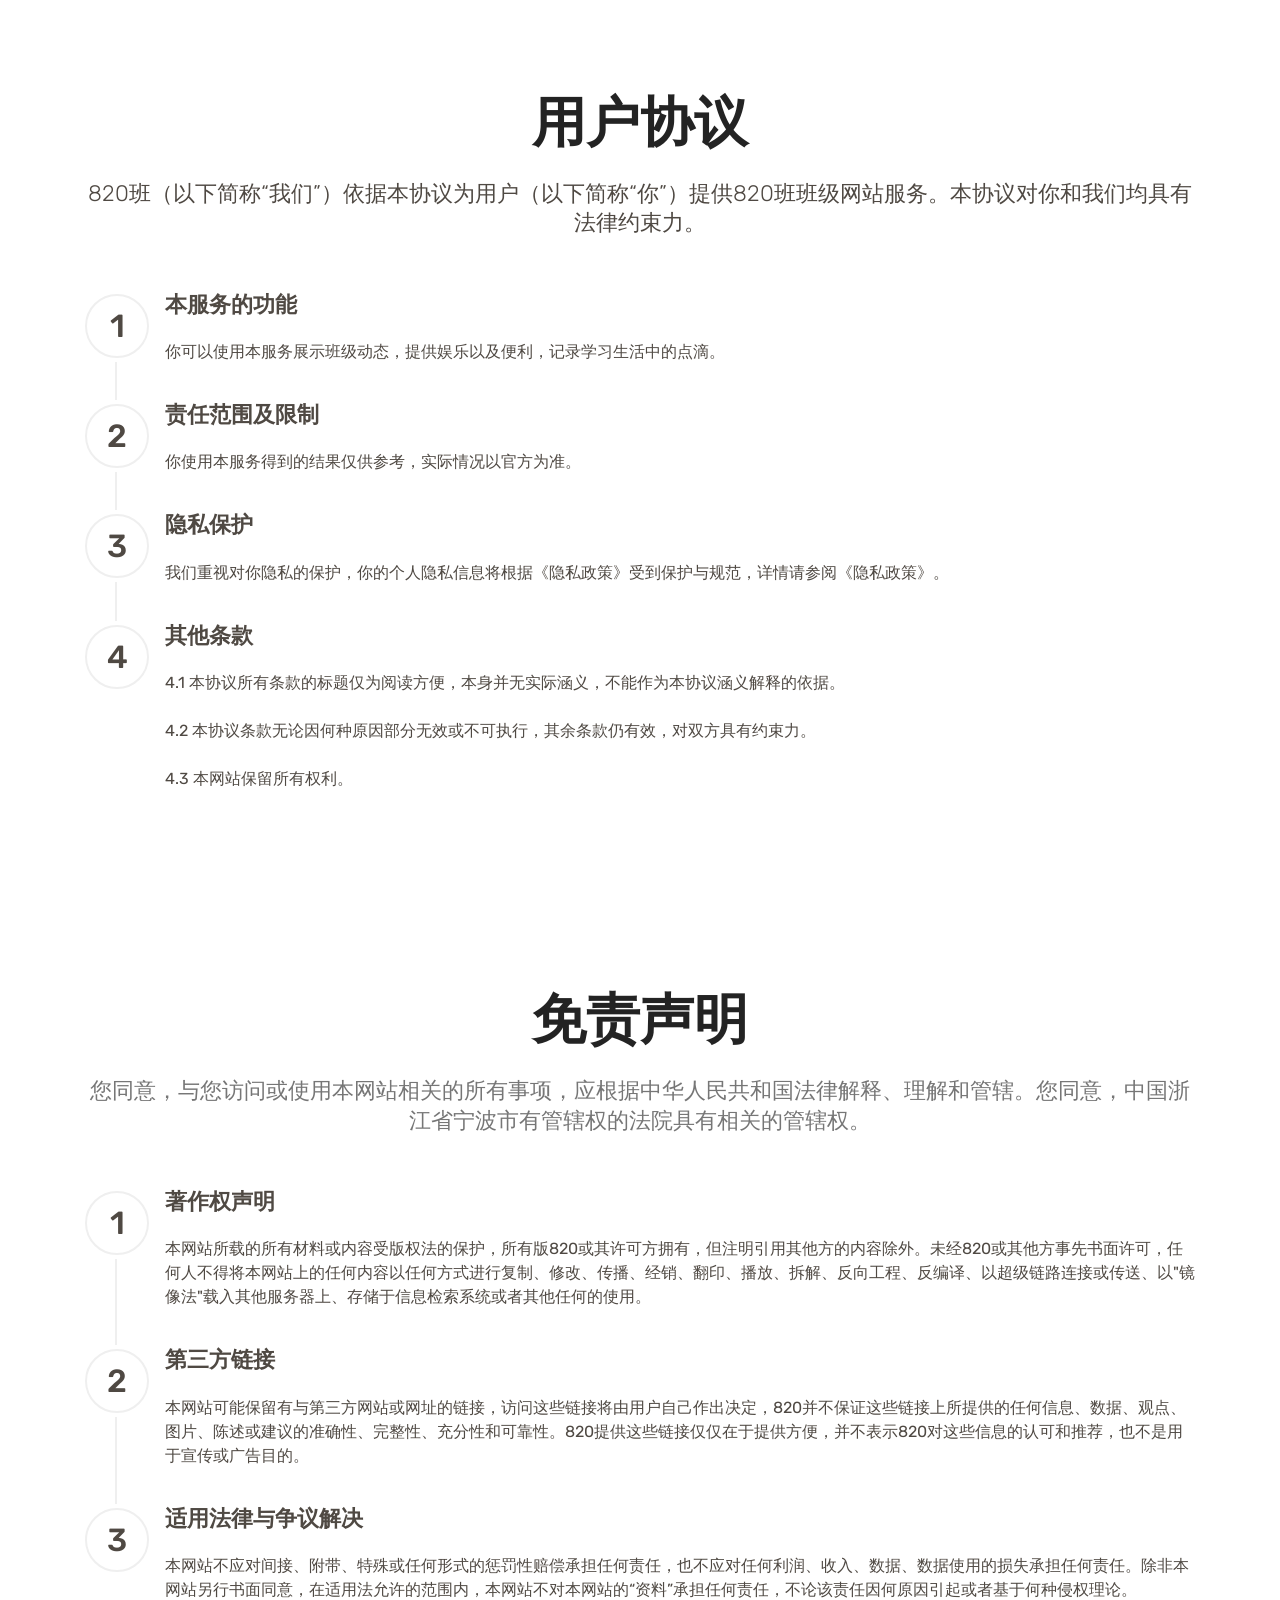
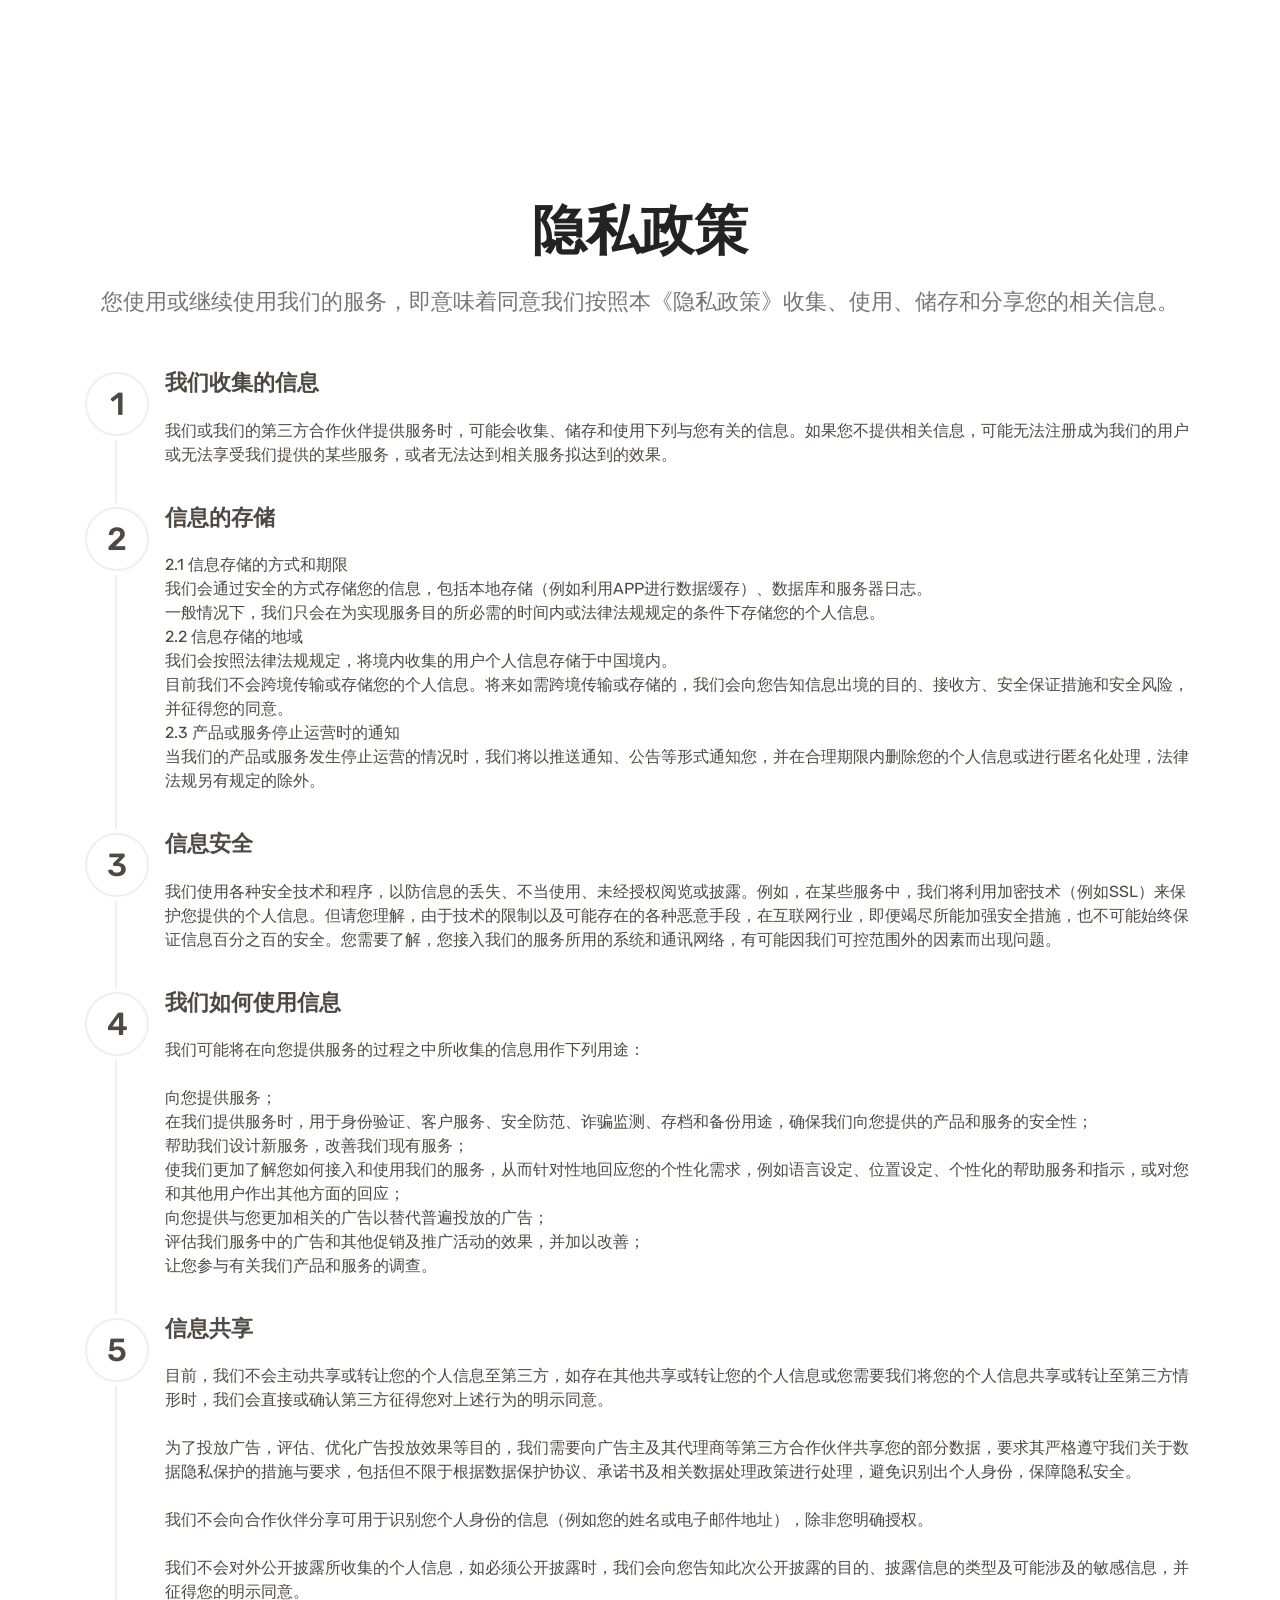
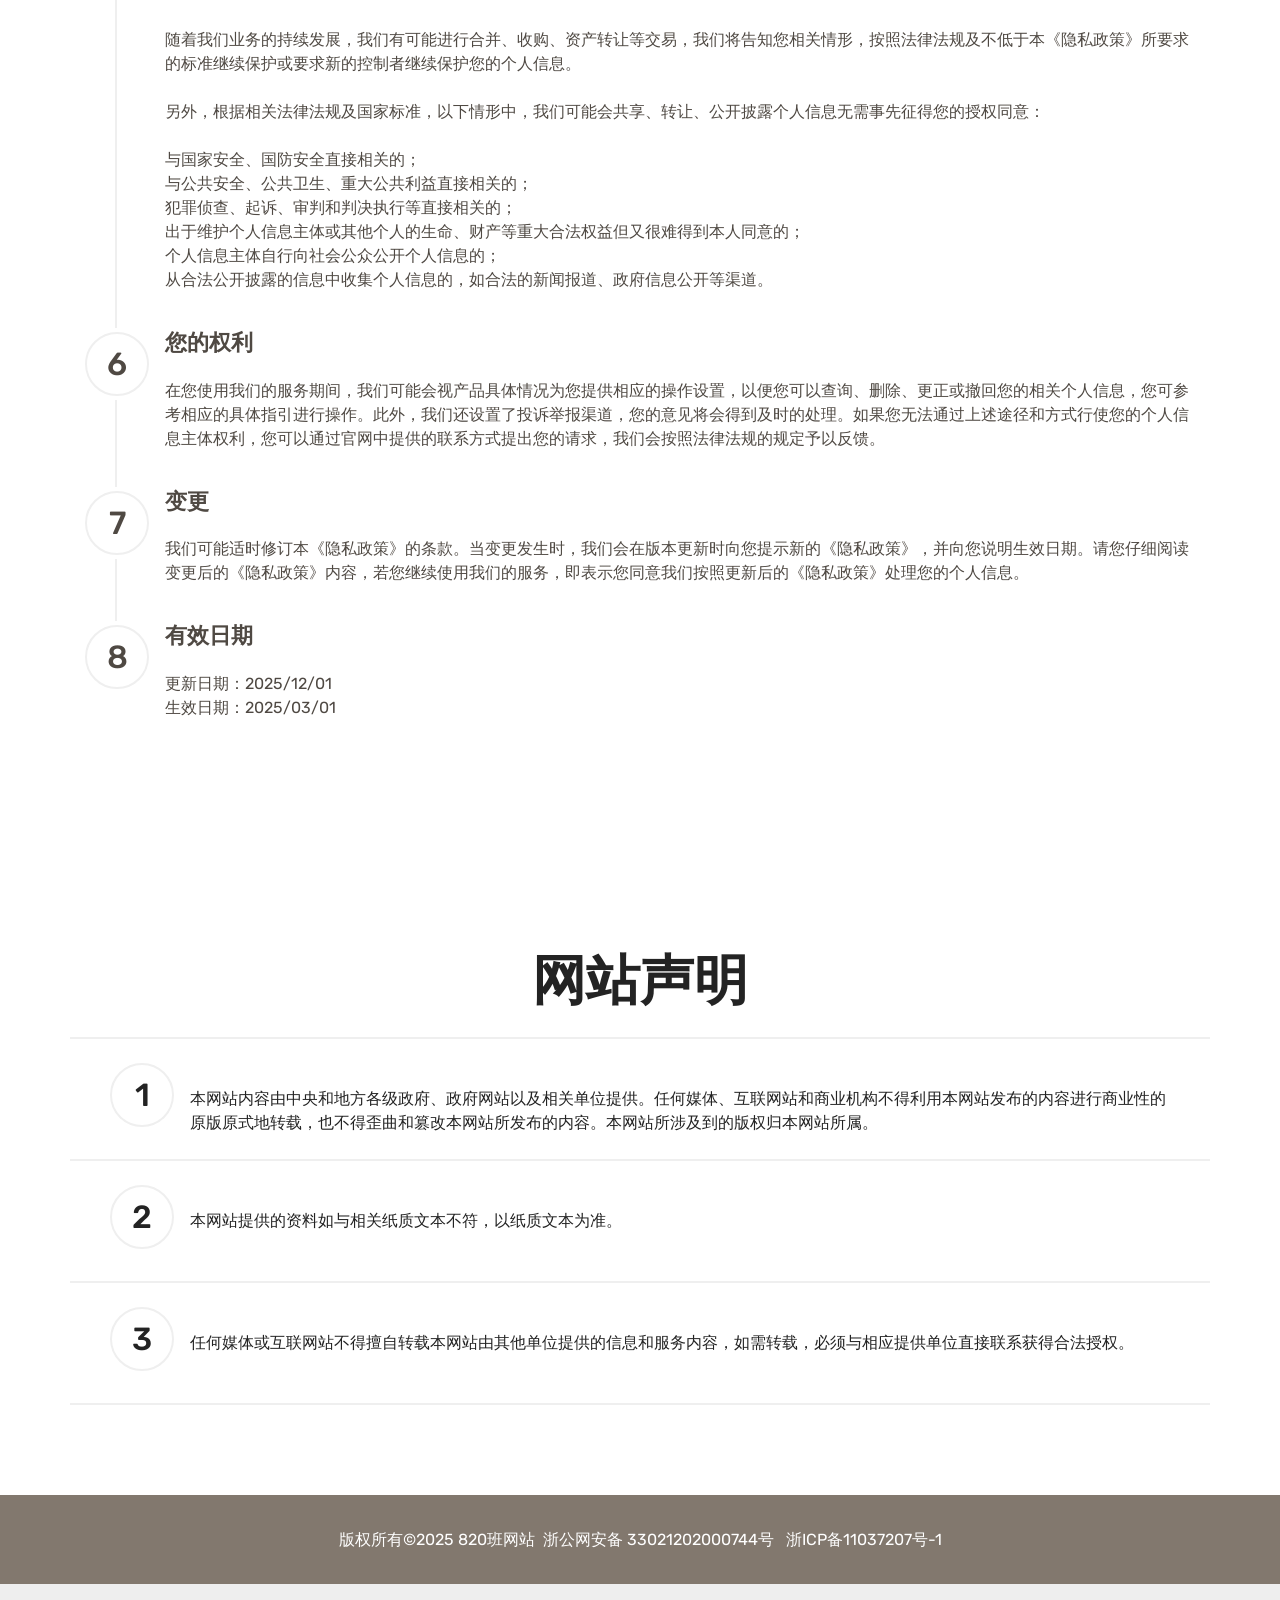
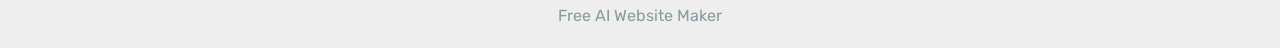
==== 1.html @ 83cefc86 "Add files via upload" ====
<!DOCTYPE html>
<html  >
<head>
  <!-- Site made with Mobirise Website Builder v5.9.24, https://mobirise.com -->
  <meta charset="UTF-8">
  <meta http-equiv="X-UA-Compatible" content="IE=edge">
  <meta name="generator" content="Mobirise v5.9.24, mobirise.com">
  <meta name="viewport" content="width=device-width, initial-scale=1, minimum-scale=1">
  <link rel="shortcut icon" href="assets/images/80.png-96x91.png" type="image/x-icon">
  <meta name="description" content="820班官方网站用户协议 免责声明 隐私政策">
  
  
  <title>用户协议 免责声明 隐私政策</title>
  <link rel="stylesheet" href="assets/bootstrap/css/bootstrap.min.css">
  <link rel="stylesheet" href="assets/bootstrap/css/bootstrap-grid.min.css">
  <link rel="stylesheet" href="assets/bootstrap/css/bootstrap-reboot.min.css">
  <link rel="stylesheet" href="assets/web/assets/gdpr-plugin/gdpr-styles.css">
  <link rel="stylesheet" href="assets/tether/tether.min.css">
  <link rel="stylesheet" href="assets/theme/css/style.css">
  <link rel="preload" href="https://fonts.googleapis.com/css?family=Rubik:300,300i,400,400i,500,500i,700,700i,900,900i&display=swap" as="style" onload="this.onload=null;this.rel='stylesheet'">
  <noscript><link rel="stylesheet" href="https://fonts.googleapis.com/css?family=Rubik:300,300i,400,400i,500,500i,700,700i,900,900i&display=swap"></noscript>
  <link rel="preload" as="style" href="assets/mobirise/css/mbr-additional.css?v=krHm30"><link rel="stylesheet" href="assets/mobirise/css/mbr-additional.css?v=krHm30" type="text/css">

  
  
  
</head>
<body>
  
  <section class="step1 cid-uG9Un975F1" id="step1-1a">

    

    
    
    <div class="container">
        <h2 class="mbr-section-title pb-3 mbr-fonts-style align-center display-2"><strong>用户协议</strong></h2>
        <h3 class="mbr-section-subtitle pb-5 mbr-fonts-style align-center display-5">820班（以下简称“我们”）依据本协议为用户（以下简称“你”）提供820班班级网站服务。本协议对你和我们均具有法律约束力。</h3>
        <div class="step-container">
            <div class="card separline pb-4">
                <div class="step-element d-flex">
                    <div class="step-wrapper pr-3">
                        <h3 class="step d-flex align-items-center justify-content-center">
                            1
                        </h3>
                    </div>          
                    <div class="step-text-content">
                        <h4 class="mbr-step-title pb-3 mbr-fonts-style display-5"><strong>本服务的功能</strong></h4>
                        <p class="mbr-step-text mbr-fonts-style display-7">你可以使用本服务展示班级动态，提供娱乐以及便利，记录学习生活中的点滴。</p>
                    </div>
                </div>
            </div>

            <div class="card separline pb-4">
                <div class="step-element d-flex">
                    <div class="step-wrapper pr-3">
                        <h3 class="step d-flex align-items-center justify-content-center">
                            2
                        </h3>
                    </div>          
                    <div class="step-text-content">
                        <h4 class="mbr-step-title pb-3 mbr-fonts-style display-5"><strong>责任范围及限制</strong></h4>
                        <p class="mbr-step-text mbr-fonts-style display-7">你使用本服务得到的结果仅供参考，实际情况以官方为准。</p>
                    </div>
                </div>
            </div>

            <div class="card separline pb-4">
                <div class="step-element d-flex">
                    <div class="step-wrapper pr-3">
                        <h3 class="step d-flex align-items-center justify-content-center">
                            3
                        </h3>
                    </div>          
                    <div class="step-text-content">
                        <h4 class="mbr-step-title pb-3 mbr-fonts-style display-5"><strong>隐私保护</strong></h4>
                        <p class="mbr-step-text mbr-fonts-style display-7">我们重视对你隐私的保护，你的个人隐私信息将根据《隐私政策》受到保护与规范，详情请参阅《隐私政策》。</p>
                    </div>
                </div>
            </div>

            <div class="card">
                <div class="step-element d-flex">
                    <div class="step-wrapper pr-3">
                        <h3 class="step d-flex align-items-center justify-content-center">
                            4
                        </h3>
                    </div>          
                    <div class="step-text-content">
                        <h4 class="mbr-step-title pb-3 mbr-fonts-style display-5"><strong>其他条款</strong></h4>
                        <p class="mbr-step-text mbr-fonts-style display-7">4.1 本协议所有条款的标题仅为阅读方便，本身并无实际涵义，不能作为本协议涵义解释的依据。
<br>
<br>4.2 本协议条款无论因何种原因部分无效或不可执行，其余条款仍有效，对双方具有约束力。<br><br>4.3 本网站保留所有权利。</p>
                    </div>
                </div>
            </div>
            
            
            
            
            
            
            
            
            
            
        </div>
    </div>
</section>

<section class="step1 cid-uGa3LfMQrT" id="step1-1g">

    

    
    
    <div class="container">
        <h2 class="mbr-section-title pb-3 mbr-fonts-style align-center display-2"><strong>免责声明</strong></h2>
        <h3 class="mbr-section-subtitle pb-5 mbr-fonts-style align-center display-5">您同意，与您访问或使用本网站相关的所有事项，应根据中华人民共和国法律解释、理解和管辖。您同意，中国浙江省宁波市有管辖权的法院具有相关的管辖权。</h3>
        <div class="step-container">
            <div class="card separline pb-4">
                <div class="step-element d-flex">
                    <div class="step-wrapper pr-3">
                        <h3 class="step d-flex align-items-center justify-content-center">
                            1
                        </h3>
                    </div>          
                    <div class="step-text-content">
                        <h4 class="mbr-step-title pb-3 mbr-fonts-style display-5"><strong>著作权声明</strong></h4>
                        <p class="mbr-step-text mbr-fonts-style display-7">本网站所载的所有材料或内容受版权法的保护，所有版820或其许可方拥有，但注明引用其他方的内容除外。未经820或其他方事先书面许可，任何人不得将本网站上的任何内容以任何方式进行复制、修改、传播、经销、翻印、播放、拆解、反向工程、反编译、以超级链路连接或传送、以"镜像法"载入其他服务器上、存储于信息检索系统或者其他任何的使用。</p>
                    </div>
                </div>
            </div>

            <div class="card separline pb-4">
                <div class="step-element d-flex">
                    <div class="step-wrapper pr-3">
                        <h3 class="step d-flex align-items-center justify-content-center">
                            2
                        </h3>
                    </div>          
                    <div class="step-text-content">
                        <h4 class="mbr-step-title pb-3 mbr-fonts-style display-5"><strong>第三方链接</strong></h4>
                        <p class="mbr-step-text mbr-fonts-style display-7">本网站可能保留有与第三方网站或网址的链接，访问这些链接将由用户自己作出决定，820并不保证这些链接上所提供的任何信息、数据、观点、图片、陈述或建议的准确性、完整性、充分性和可靠性。820提供这些链接仅仅在于提供方便，并不表示820对这些信息的认可和推荐，也不是用于宣传或广告目的。</p>
                    </div>
                </div>
            </div>

            <div class="card">
                <div class="step-element d-flex">
                    <div class="step-wrapper pr-3">
                        <h3 class="step d-flex align-items-center justify-content-center">
                            3
                        </h3>
                    </div>          
                    <div class="step-text-content">
                        <h4 class="mbr-step-title pb-3 mbr-fonts-style display-5"><strong>适用法律与争议解决</strong></h4>
                        <p class="mbr-step-text mbr-fonts-style display-7">本网站不应对间接、附带、特殊或任何形式的惩罚性赔偿承担任何责任，也不应对任何利润、收入、数据、数据使用的损失承担任何责任。除非本网站另行书面同意，在适用法允许的范围内，本网站不对本网站的“资料”承担任何责任，不论该责任因何原因引起或者基于何种侵权理论。</p>
                    </div>
                </div>
            </div>

            
            
            
            
            
            
            
            
            
            
            
        </div>
    </div>
</section>

<section class="step1 cid-uGa5E5z4Po" id="step1-1h">

    

    
    
    <div class="container">
        <h2 class="mbr-section-title pb-3 mbr-fonts-style align-center display-2"><strong>隐私政策</strong></h2>
        <h3 class="mbr-section-subtitle pb-5 mbr-fonts-style align-center display-5">您使用或继续使用我们的服务，即意味着同意我们按照本《隐私政策》收集、使用、储存和分享您的相关信息。</h3>
        <div class="step-container">
            <div class="card separline pb-4">
                <div class="step-element d-flex">
                    <div class="step-wrapper pr-3">
                        <h3 class="step d-flex align-items-center justify-content-center">
                            1
                        </h3>
                    </div>          
                    <div class="step-text-content">
                        <h4 class="mbr-step-title pb-3 mbr-fonts-style display-5"><strong>我们收集的信息</strong></h4>
                        <p class="mbr-step-text mbr-fonts-style display-7">我们或我们的第三方合作伙伴提供服务时，可能会收集、储存和使用下列与您有关的信息。如果您不提供相关信息，可能无法注册成为我们的用户或无法享受我们提供的某些服务，或者无法达到相关服务拟达到的效果。</p>
                    </div>
                </div>
            </div>

            <div class="card separline pb-4">
                <div class="step-element d-flex">
                    <div class="step-wrapper pr-3">
                        <h3 class="step d-flex align-items-center justify-content-center">
                            2
                        </h3>
                    </div>          
                    <div class="step-text-content">
                        <h4 class="mbr-step-title pb-3 mbr-fonts-style display-5"><strong>信息的存储</strong></h4>
                        <p class="mbr-step-text mbr-fonts-style display-7">2.1 信息存储的方式和期限
<br>我们会通过安全的方式存储您的信息，包括本地存储（例如利用APP进行数据缓存）、数据库和服务器日志。
<br>一般情况下，我们只会在为实现服务目的所必需的时间内或法律法规规定的条件下存储您的个人信息。
<br>2.2 信息存储的地域
<br>我们会按照法律法规规定，将境内收集的用户个人信息存储于中国境内。
<br>目前我们不会跨境传输或存储您的个人信息。将来如需跨境传输或存储的，我们会向您告知信息出境的目的、接收方、安全保证措施和安全风险，并征得您的同意。
<br>2.3 产品或服务停止运营时的通知
<br>当我们的产品或服务发生停止运营的情况时，我们将以推送通知、公告等形式通知您，并在合理期限内删除您的个人信息或进行匿名化处理，法律法规另有规定的除外。</p>
                    </div>
                </div>
            </div>

            <div class="card separline pb-4">
                <div class="step-element d-flex">
                    <div class="step-wrapper pr-3">
                        <h3 class="step d-flex align-items-center justify-content-center">
                            3
                        </h3>
                    </div>          
                    <div class="step-text-content">
                        <h4 class="mbr-step-title pb-3 mbr-fonts-style display-5"><strong>信息安全</strong></h4>
                        <p class="mbr-step-text mbr-fonts-style display-7">我们使用各种安全技术和程序，以防信息的丢失、不当使用、未经授权阅览或披露。例如，在某些服务中，我们将利用加密技术（例如SSL）来保护您提供的个人信息。但请您理解，由于技术的限制以及可能存在的各种恶意手段，在互联网行业，即便竭尽所能加强安全措施，也不可能始终保证信息百分之百的安全。您需要了解，您接入我们的服务所用的系统和通讯网络，有可能因我们可控范围外的因素而出现问题。</p>
                    </div>
                </div>
            </div>

            <div class="card separline pb-4">
                <div class="step-element d-flex">
                    <div class="step-wrapper pr-3">
                        <h3 class="step d-flex align-items-center justify-content-center">
                            4
                        </h3>
                    </div>          
                    <div class="step-text-content">
                        <h4 class="mbr-step-title pb-3 mbr-fonts-style display-5"><strong>我们如何使用信息</strong></h4>
                        <p class="mbr-step-text mbr-fonts-style display-7">我们可能将在向您提供服务的过程之中所收集的信息用作下列用途：
<br>
<br>向您提供服务；
<br>在我们提供服务时，用于身份验证、客户服务、安全防范、诈骗监测、存档和备份用途，确保我们向您提供的产品和服务的安全性；
<br>帮助我们设计新服务，改善我们现有服务；
<br>使我们更加了解您如何接入和使用我们的服务，从而针对性地回应您的个性化需求，例如语言设定、位置设定、个性化的帮助服务和指示，或对您和其他用户作出其他方面的回应；
<br>向您提供与您更加相关的广告以替代普遍投放的广告；
<br>评估我们服务中的广告和其他促销及推广活动的效果，并加以改善；<br>让您参与有关我们产品和服务的调查。</p>
                    </div>
                </div>
            </div>
            
            <div class="card separline pb-4">
                <div class="step-element d-flex">
                    <div class="step-wrapper pr-3">
                        <h3 class="step d-flex align-items-center justify-content-center">
                            5
                        </h3>
                    </div>          
                    <div class="step-text-content">
                        <h4 class="mbr-step-title pb-3 mbr-fonts-style display-5"><strong>信息共享</strong></h4>
                        <p class="mbr-step-text mbr-fonts-style display-7">目前，我们不会主动共享或转让您的个人信息至第三方，如存在其他共享或转让您的个人信息或您需要我们将您的个人信息共享或转让至第三方情形时，我们会直接或确认第三方征得您对上述行为的明示同意。
<br>
<br>为了投放广告，评估、优化广告投放效果等目的，我们需要向广告主及其代理商等第三方合作伙伴共享您的部分数据，要求其严格遵守我们关于数据隐私保护的措施与要求，包括但不限于根据数据保护协议、承诺书及相关数据处理政策进行处理，避免识别出个人身份，保障隐私安全。
<br>
<br>我们不会向合作伙伴分享可用于识别您个人身份的信息（例如您的姓名或电子邮件地址），除非您明确授权。
<br>
<br>我们不会对外公开披露所收集的个人信息，如必须公开披露时，我们会向您告知此次公开披露的目的、披露信息的类型及可能涉及的敏感信息，并征得您的明示同意。
<br>
<br>随着我们业务的持续发展，我们有可能进行合并、收购、资产转让等交易，我们将告知您相关情形，按照法律法规及不低于本《隐私政策》所要求的标准继续保护或要求新的控制者继续保护您的个人信息。
<br>
<br>另外，根据相关法律法规及国家标准，以下情形中，我们可能会共享、转让、公开披露个人信息无需事先征得您的授权同意：
<br>
<br>与国家安全、国防安全直接相关的；
<br>与公共安全、公共卫生、重大公共利益直接相关的；
<br>犯罪侦查、起诉、审判和判决执行等直接相关的；
<br>出于维护个人信息主体或其他个人的生命、财产等重大合法权益但又很难得到本人同意的；
<br>个人信息主体自行向社会公众公开个人信息的；
<br>从合法公开披露的信息中收集个人信息的，如合法的新闻报道、政府信息公开等渠道。</p>
                    </div>
                </div>
            </div>
            
            <div class="card separline pb-4">
                <div class="step-element d-flex">
                    <div class="step-wrapper pr-3">
                        <h3 class="step d-flex align-items-center justify-content-center">
                            6
                        </h3>
                    </div>          
                    <div class="step-text-content">
                        <h4 class="mbr-step-title pb-3 mbr-fonts-style display-5"><strong>您的权利</strong></h4>
                        <p class="mbr-step-text mbr-fonts-style display-7">在您使用我们的服务期间，我们可能会视产品具体情况为您提供相应的操作设置，以便您可以查询、删除、更正或撤回您的相关个人信息，您可参考相应的具体指引进行操作。此外，我们还设置了投诉举报渠道，您的意见将会得到及时的处理。如果您无法通过上述途径和方式行使您的个人信息主体权利，您可以通过官网中提供的联系方式提出您的请求，我们会按照法律法规的规定予以反馈。</p>
                    </div>
                </div>
            </div>
            
            <div class="card separline pb-4">
                <div class="step-element d-flex">
                    <div class="step-wrapper pr-3">
                        <h3 class="step d-flex align-items-center justify-content-center">
                            7
                        </h3>
                    </div>          
                    <div class="step-text-content">
                        <h4 class="mbr-step-title pb-3 mbr-fonts-style display-5"><strong>变更</strong></h4>
                        <p class="mbr-step-text mbr-fonts-style display-7">我们可能适时修订本《隐私政策》的条款。当变更发生时，我们会在版本更新时向您提示新的《隐私政策》，并向您说明生效日期。请您仔细阅读变更后的《隐私政策》内容，若您继续使用我们的服务，即表示您同意我们按照更新后的《隐私政策》处理您的个人信息。</p>
                    </div>
                </div>
            </div>
            
            <div class="card">
                <div class="step-element d-flex">
                    <div class="step-wrapper pr-3">
                        <h3 class="step d-flex align-items-center justify-content-center">
                            8
                        </h3>
                    </div>          
                    <div class="step-text-content">
                        <h4 class="mbr-step-title pb-3 mbr-fonts-style display-5"><strong>有效日期</strong></h4>
                        <p class="mbr-step-text mbr-fonts-style display-7">更新日期：2025/12/01<br>生效日期：2025/03/01</p>
                    </div>
                </div>
            </div>
            
            
        </div>
    </div>
</section>

<section class="counters5 counters cid-v4wDZbKlpM" id="counters5-2l">

    

    

    <div class="container pt-4 mt-2">
        <h2 class="mbr-section-title pb-3 align-center mbr-fonts-style display-2"><strong>网站声明</strong></h2>
        
        <div class="row justify-content-center">
            <div class="cards-block">
                <div class="cards-container">
                    <div class="card px-3 align-left col-12">
                        <div class="panel-item p-4 d-flex">
                            <div class="card-img pr-3">
                                <h3 class="img-text d-flex align-items-center justify-content-center">
                                    1
                                </h3>
                            </div>
                            <div class="card-text">
                                
                                <p class="mbr-content-text mbr-fonts-style display-7"><br>本网站内容由中央和地方各级政府、政府网站以及相关单位提供。任何媒体、互联网站和商业机构不得利用本网站发布的内容进行商业性的原版原式地转载，也不得歪曲和篡改本网站所发布的内容。本网站所涉及到的版权归本网站所属。</p>
                            </div>
                        </div>
                    </div>
                    <div class="card px-3 align-left col-12">
                        <div class="panel-item p-4 d-flex">
                            <div class="card-img pr-3">
                                <h3 class="img-text d-flex align-items-center justify-content-center">
                                    2
                                </h3>
                            </div>
                            <div class="card-text">
                                
                                <p class="mbr-content-text mbr-fonts-style display-7"><br>本网站提供的资料如与相关纸质文本不符，以纸质文本为准。</p>
                            </div>
                        </div>
                    </div>
                    <div class="card px-3 align-left col-12">
                        <div class="panel-item p-4 d-flex">
                            <div class="card-img pr-3">
                                <h3 class="img-text d-flex align-items-center justify-content-center">
                                    3
                                </h3>
                            </div>
                            <div class="card-text">
                                
                                <p class="mbr-content-text mbr-fonts-style display-7"><br>任何媒体或互联网站不得擅自转载本网站由其他单位提供的信息和服务内容，如需转载，必须与相应提供单位直接联系获得合法授权。</p>
                            </div>
                        </div>
                    </div>
                    
                </div>
            </div>
        </div>
    </div>
</section>

<section class="footer4 cid-uEL0j9SiN2" once="footers" id="footer04-19">

    

    

    <div class="container">
        <div class="media-container-row align-center mbr-white">
            <div class="col-12">
                <p class="mbr-text mb-0 mbr-fonts-style display-7">&nbsp;&nbsp;<a href="https://register.ccopyright.com.cn/query.html" class="text-white" target="_blank">版权所有©2025 820班网站&nbsp;</a> <a href="https://beian.mps.gov.cn/#/query/webSearch" class="text-white text-primary" target="_blank">浙公网安备 33021202000744号</a>&nbsp; &nbsp;<a href="https://beian.miit.gov.cn/#/Integrated/index" class="text-white" target="_blank">浙ICP备11037207号-1</a>&nbsp;&nbsp;<br></p>
            </div>
        </div>
    </div>
</section><section class="display-7" style="padding: 0;align-items: center;justify-content: center;flex-wrap: wrap;    align-content: center;display: flex;position: relative;height: 4rem;"><a href="https://mobiri.se/3842432" style="flex: 1 1;height: 4rem;position: absolute;width: 100%;z-index: 1;"><img alt="" style="height: 4rem;" src="[data-uri]"></a><p style="margin: 0;text-align: center;" class="display-7">&#8204;</p><a style="z-index:1" href="https://mobirise.com/builder/ai-website-maker.html">Free AI Website Maker</a></section><script src="assets/popper/popper.min.js"></script>  <script src="assets/web/assets/jquery/jquery.min.js"></script>  <script src="assets/bootstrap/js/bootstrap.min.js"></script>  <script src="assets/tether/tether.min.js"></script>  <script src="assets/smoothscroll/smooth-scroll.js"></script>  <script src="assets/viewportchecker/jquery.viewportchecker.js"></script>  <script src="assets/theme/js/script.js"></script>  
  
  
</body>
</html>
---- assets/web/assets/gdpr-plugin/gdpr-styles.css ----
.gdpr-block {
    padding: 10px;
    font-size: 14px;
    display: block;
    width: 100%;
    text-align: center;
}
.gdpr-block.covert {
	display: none;
}
.textGDPR {
    position: relative;
}
.gdpr-block label span.textGDPR input[name='gdpr']{
    width: 15px;
    height: 15px;
    margin: 0;
    position: absolute;
    top: 3px;
    left: -20px;
}
.gdpr-block label {
    color: #a7a7a7;
    vertical-align: middle;
    user-select: none;
    margin-bottom: 0;
}
---- assets/theme/css/style.css ----
/*!
 * Mobirise v4 theme (https://mobirise.com/)
 * Copyright 2017 Mobirise
 */
section {
  background-color: #eeeeee;
}

.form-control:focus {
  box-shadow: none;
}

:focus {
  outline: none;
}

body {
  font-style: normal;
  line-height: 1.5;
}

section,
.container,
.container-fluid {
  position: relative;
  word-wrap: break-word;
}

a.mbr-iconfont:hover {
  text-decoration: none;
}

.article .lead p,
.article .lead ul,
.article .lead ol,
.article .lead pre,
.article .lead blockquote {
  margin-bottom: 0;
}

ul,
ol,
pre,
blockquote {
  margin-bottom: 2.3125rem;
}

pre {
  background: #f4f4f4;
  padding: 10px 24px;
  white-space: pre-wrap;
}

.inactive {
  -webkit-user-select: none;
  -moz-user-select: none;
  -ms-user-select: none;
  user-select: none;
  pointer-events: none;
  -webkit-user-drag: none;
  user-drag: none;
}

.mbr-section__comments .row {
  justify-content: center;
  -webkit-justify-content: center;
}

a {
  font-style: normal;
  font-weight: 400;
  cursor: pointer;
}

a, a:hover {
  text-decoration: none;
}

figure {
  margin-bottom: 0;
}

body {
  color: #232323;
}

h1,
h2,
h3,
h4,
h5,
h6,
.h1,
.h2,
.h3,
.h4,
.h5,
.h6,
.display-1,
.display-2,
.display-3,
.display-4 {
  line-height: 1;
  word-break: break-word;
  word-wrap: break-word;
}

.mbr-section-title {
  font-style: normal;
  line-height: 1.2;
}

.mbr-section-subtitle {
  line-height: 1.3;
}

.mbr-text {
  font-style: normal;
  line-height: 1.6;
}

b,
strong {
  font-weight: bold;
}

blockquote {
  padding: 10px 0 10px 20px;
  position: relative;
  border-left: 2px solid;
  border-color: #ff3366;
}

input:-webkit-autofill, input:-webkit-autofill:hover, input:-webkit-autofill:focus, input:-webkit-autofill:active {
  transition-delay: 9999s;
  transition-property: background-color, color;
}

textarea[type='hidden'] {
  display: none;
}

body {
  position: relative;
}

section {
  background-position: 50% 50%;
  background-repeat: no-repeat;
  background-size: cover;
}

section .mbr-background-video,
section .mbr-background-video-preview {
  position: absolute;
  bottom: 0;
  left: 0;
  right: 0;
  top: 0;
}

.hidden {
  visibility: hidden;
}

.mbr-z-index20 {
  z-index: 20;
}

/*! Base colors */
.mbr-white {
  color: #ffffff;
}

.mbr-black {
  color: #000000;
}

.mbr-bg-white {
  background-color: #ffffff;
}

.mbr-bg-black {
  background-color: #000000;
}

/*! Text-aligns */
.align-left {
  text-align: left;
}

.align-center {
  text-align: center;
}

.align-right {
  text-align: right;
}

@media (max-width: 767px) {
  .align-left,
  .align-center,
  .align-right,
  .mbr-section-btn,
  .mbr-section-title {
    text-align: center;
  }
}

/*! Font-weight  */
.mbr-light {
  font-weight: 300;
}

.mbr-regular {
  font-weight: 400;
}

.mbr-semibold {
  font-weight: 500;
}

.mbr-bold {
  font-weight: 700;
}

/*! Media  */
.media-size-item {
  -moz-flex: 1 1 auto;
  -o-flex: 1 1 auto;
  flex: 1 1 auto;
}

.media-content {
  flex-basis: 100%;
}

.media-container-row {
  display: flex;
  flex-direction: row;
  flex-wrap: wrap;
  justify-content: center;
  align-content: center;
  align-items: start;
}

.media-container-row .media-size-item {
  width: 400px;
}

.media-container-column {
  display: flex;
  flex-direction: column;
  flex-wrap: wrap;
  justify-content: center;
  align-content: center;
  align-items: stretch;
}

.media-container-column > * {
  width: 100%;
}

@media (min-width: 992px) {
  .media-container-row {
    flex-wrap: nowrap;
  }
}

figure {
  overflow: hidden;
}

figure[mbr-media-size] {
  transition: width 0.1s;
}

.mbr-figure img,
.mbr-figure iframe {
  display: block;
  width: 100%;
}

.card {
  background-color: transparent;
  border: none;
}

.card-box {
  width: 100%;
}

.card-img {
  text-align: center;
  flex-shrink: 0;
  -webkit-flex-shrink: 0;
}

.media {
  max-width: 100%;
  margin: 0 auto;
}

.mbr-figure {
  -ms-grid-row-align: center;
  align-self: center;
}

.media-container > div {
  max-width: 100%;
}

.mbr-figure img,
.card-img img {
  width: 100%;
}

@media (max-width: 991px) {
  .media-size-item {
    width: auto !important;
  }
  .media {
    width: auto;
  }
  .mbr-figure {
    width: 100% !important;
  }
}

/*! Buttons */
.btn {
  font-weight: 500;
  border-width: 2px;
  font-style: normal;
  letter-spacing: 1px;
  margin: .4rem .8rem;
  white-space: normal;
  transition: all .3s ease-in-out;
  display: inline-flex;
  align-items: center;
  justify-content: center;
  word-break: break-word;
  -webkit-align-items: center;
  -webkit-justify-content: center;
  display: -webkit-inline-flex;
}

.btn-sm {
  font-weight: 500;
  letter-spacing: 1px;
  transition: all .3s ease-in-out;
}

.btn-md {
  font-weight: 500;
  letter-spacing: 1px;
  margin: .4rem .8rem !important;
  transition: all .3s ease-in-out;
}

.btn-lg {
  font-weight: 500;
  letter-spacing: 1px;
  margin: .4rem .8rem !important;
  transition: all .3s ease-in-out;
}

.mbr-section-btn {
  margin-left: -0.25rem;
  margin-right: -0.25rem;
  font-size: 0;
}

nav .mbr-section-btn {
  margin-left: 0rem;
  margin-right: 0rem;
}

.btn-form {
  border-radius: 0;
}

.btn-form:hover {
  cursor: pointer;
}

/*! Btn icon margin */
.btn .mbr-iconfont,
.btn.btn-sm .mbr-iconfont {
  cursor: pointer;
  margin-right: 0.5rem;
}

.btn.btn-md .mbr-iconfont,
.btn.btn-md .mbr-iconfont {
  margin-right: 0.8rem;
}

.mbr-regular {
  font-weight: 400;
}

.mbr-semibold {
  font-weight: 500;
}

.mbr-bold {
  font-weight: 700;
}

[type='submit'] {
  -webkit-appearance: none;
}

/*! Full-screen */
.mbr-fullscreen .mbr-overlay {
  min-height: 100vh;
}

.mbr-fullscreen {
  display: flex;
  display: -moz-flex;
  display: -ms-flex;
  display: -o-flex;
  align-items: center;
  -webkit-align-items: center;
  min-height: 100vh;
  padding-top: 3rem;
  padding-bottom: 3rem;
}

/*! Map */
.map {
  height: 25rem;
  position: relative;
}

.map iframe {
  width: 100%;
  height: 100%;
}

.mbr-overlay {
  background-color: #000;
  bottom: 0;
  left: 0;
  opacity: .5;
  position: absolute;
  right: 0;
  top: 0;
  z-index: 0;
  pointer-events: none;
}

/* Form */
blockquote {
  font-style: italic;
  padding: 10px 0 10px 20px;
  font-size: 1.09rem;
  position: relative;
  border-width: 3px;
}

.form-control {
  background-color: #f5f5f5;
  box-shadow: none;
  color: #565656;
  line-height: 1.43;
  min-height: 3.5em;
  padding: 1.07em .5em;
}

.form-control, .form-control:focus {
  border: 1px solid #e8e8e8;
}

.form-active .form-control:invalid {
  border-color: red;
}

.form-control-label {
  position: relative;
  cursor: pointer;
  margin-bottom: .357em;
  padding: 0;
}

.alert {
  color: #ffffff;
  border-radius: 0;
  border: 0;
  font-size: .875rem;
  line-height: 1.5;
  margin-bottom: 1.875rem;
  padding: 1.25rem;
  position: relative;
}

.alert.alert-form::after {
  background-color: inherit;
  bottom: -7px;
  content: "";
  display: block;
  height: 14px;
  left: 50%;
  margin-left: -7px;
  position: absolute;
  transform: rotate(45deg);
  width: 14px;
  -webkit-transform: rotate(45deg);
}

.form-asterisk {
  font-family: initial;
  position: absolute;
  top: -2px;
  font-weight: normal;
}

/*! Scroll to top arrow */
#scrollToTop a i:before {
  content: '';
  position: absolute;
  height: 40%;
  top: 25%;
  background: #fff;
  width: 2px;
  left: calc(50% - 1px);
}

#scrollToTop a i:after {
  content: '';
  position: absolute;
  display: block;
  border-top: 2px solid #fff;
  border-right: 2px solid #fff;
  width: 40%;
  height: 40%;
  left: 30%;
  bottom: 30%;
  transform: rotate(135deg);
  -webkit-transform: rotate(135deg);
}

.mbr-arrow-up {
  bottom: 25px;
  right: 90px;
  position: fixed;
  text-align: right;
  z-index: 5000;
  color: #ffffff;
  font-size: 32px;
  transform: rotate(180deg);
  -webkit-transform: rotate(180deg);
}

.mbr-arrow-up a {
  background: rgba(0, 0, 0, 0.2);
  border-radius: 3px;
  color: #fff;
  display: inline-block;
  height: 60px;
  width: 60px;
  outline-style: none !important;
  position: relative;
  text-decoration: none;
  transition: all 0.3s ease-in-out;
  cursor: pointer;
  text-align: center;
}

.mbr-arrow-up a:hover {
  background-color: rgba(0, 0, 0, 0.4);
}

.mbr-arrow-up a i {
  line-height: 60px;
}

.mbr-arrow-up-icon {
  display: block;
  color: #fff;
}

.mbr-arrow-up-icon::before {
  content: '\203a';
  display: inline-block;
  font-family: serif;
  font-size: 32px;
  line-height: 1;
  font-style: normal;
  position: relative;
  top: 6px;
  left: -4px;
  -webkit-transform: rotate(-90deg);
  transform: rotate(-90deg);
}

/*! Arrow Down */
.mbr-arrow {
  position: absolute;
  bottom: 45px;
  left: 50%;
  width: 60px;
  height: 60px;
  cursor: pointer;
  background-color: rgba(80, 80, 80, 0.5);
  border-radius: 50%;
  -webkit-transform: translateX(-50%);
  transform: translateX(-50%);
}

.mbr-arrow > a {
  display: inline-block;
  text-decoration: none;
  outline-style: none;
  -webkit-animation: arrowdown 1.7s ease-in-out infinite;
  animation: arrowdown 1.7s ease-in-out infinite;
}

.mbr-arrow > a > i {
  position: absolute;
  top: -2px;
  left: 15px;
  font-size: 2rem;
}

@keyframes arrowdown {
  0% {
    transform: translateY(0px);
    -webkit-transform: translateY(0px);
  }
  50% {
    transform: translateY(-5px);
    -webkit-transform: translateY(-5px);
  }
  100% {
    transform: translateY(0px);
    -webkit-transform: translateY(0px);
  }
}

@-webkit-keyframes arrowdown {
  0% {
    transform: translateY(0px);
    -webkit-transform: translateY(0px);
  }
  50% {
    transform: translateY(-5px);
    -webkit-transform: translateY(-5px);
  }
  100% {
    transform: translateY(0px);
    -webkit-transform: translateY(0px);
  }
}

@media (max-width: 500px) {
  .mbr-arrow-up {
    left: 50%;
    right: auto;
    transform: translateX(-50%) rotate(180deg);
    -webkit-transform: translateX(-50%) rotate(180deg);
  }
}

/*Gradients animation*/
@keyframes gradient-animation {
  from {
    background-position: 0% 100%;
    -webkit-animation-timing-function: ease-in-out;
            animation-timing-function: ease-in-out;
  }
  to {
    background-position: 100% 0%;
    -webkit-animation-timing-function: ease-in-out;
            animation-timing-function: ease-in-out;
  }
}

@-webkit-keyframes gradient-animation {
  from {
    background-position: 0% 100%;
    -webkit-animation-timing-function: ease-in-out;
            animation-timing-function: ease-in-out;
  }
  to {
    background-position: 100% 0%;
    -webkit-animation-timing-function: ease-in-out;
            animation-timing-function: ease-in-out;
  }
}

.bg-gradient {
  background-size: 200% 200%;
  animation: gradient-animation 5s infinite alternate;
  -webkit-animation: gradient-animation 5s infinite alternate;
}

.menu .navbar-brand {
  display: -webkit-flex;
}

.menu .navbar-brand span {
  display: flex;
  display: -webkit-flex;
}

.menu .navbar-brand .navbar-caption-wrap {
  display: -webkit-flex;
}

.menu .navbar-brand .navbar-logo img {
  display: -webkit-flex;
}

@media (min-width: 768px) and (max-width: 1023px) {
  .menu .navbar-toggleable-sm .navbar-nav {
    display: -ms-flexbox;
  }
}

@media (max-width: 1023px) {
  .menu .navbar-collapse {
    max-height: 93.5vh;
  }
  .menu .navbar-collapse.show {
    overflow: auto;
  }
}

@media (min-width: 1024px) {
  .menu .navbar-nav.nav-dropdown {
    display: -webkit-flex;
  }
  .menu .navbar-toggleable-sm .navbar-collapse {
    display: -webkit-flex !important;
  }
  .menu .collapsed .navbar-collapse {
    max-height: 93.5vh;
  }
  .menu .collapsed .navbar-collapse.show {
    overflow: auto;
  }
}

@media (max-width: 767px) {
  .menu .navbar-collapse {
    max-height: 80vh;
  }
}

/* Others*/
.note-check a[data-value=Rubik] {
  font-style: normal;
}

.mbr-arrow a {
  color: #ffffff;
}

@media (max-width: 767px) {
  .mbr-arrow {
    display: none;
  }
}

.navbar {
  display: -webkit-flex;
  -webkit-flex-wrap: wrap;
  -webkit-align-items: center;
  -webkit-justify-content: space-between;
}

.navbar-collapse {
  -webkit-flex-basis: 100%;
  -webkit-flex-grow: 1;
  -webkit-align-items: center;
}

.nav-dropdown .link {
  padding: 0.667em 1.667em !important;
  margin: 0 !important;
}

.nav {
  display: -webkit-flex;
  -webkit-flex-wrap: wrap;
}

.row {
  display: -webkit-flex;
  -webkit-flex-wrap: wrap;
}

.justify-content-center {
  -webkit-justify-content: center;
}

.form-inline {
  display: -webkit-flex;
  -webkit-align-items: center;
}

.card-wrapper {
  -webkit-flex: 1;
}

.carousel-control {
  z-index: 10;
  display: -webkit-flex;
  -webkit-align-items: center;
  -webkit-justify-content: center;
}

.carousel-controls {
  display: -webkit-flex;
}

.media {
  display: -webkit-flex;
}

.form-group:focus {
  outline: none;
}

.jq-selectbox__select {
  padding: 1.07em 0.5em;
  position: absolute;
  top: 0;
  left: 0;
  width: 100%;
}

.jq-selectbox__dropdown {
  position: absolute;
  top: 100%;
  left: 0 !important;
  width: 100% !important;
}

.jq-selectbox__trigger-arrow {
  -webkit-transform: translateY(-50%);
          transform: translateY(-50%);
}

.jq-selectbox li {
  padding: 1.07em 0.5em;
}

input[type='range'] {
  padding-left: 0 !important;
  padding-right: 0 !important;
}

.modal-dialog,
.modal-content {
  height: 100%;
}

.modal-dialog .carousel-inner {
  height: calc(100vh - 1.75rem);
}

@media (max-width: 575px) {
  .modal-dialog .carousel-inner {
    height: calc(100vh - 1rem);
  }
}

.carousel-item {
  text-align: center;
}

.carousel-item img {
  margin: auto;
}

.navbar-toggler {
  align-self: flex-start;
  padding: 0.25rem 0.75rem;
  font-size: 1.25rem;
  line-height: 1;
  background: transparent;
  border: 1px solid transparent;
  border-radius: 0.25rem;
}

.navbar-toggler:focus,
.navbar-toggler:hover {
  text-decoration: none;
}

.navbar-toggler-icon {
  display: inline-block;
  width: 1.5em;
  height: 1.5em;
  vertical-align: middle;
  content: '';
  background: no-repeat center center;
  background-size: 100% 100%;
}

.navbar-toggler-left {
  position: absolute;
  left: 1rem;
}

.navbar-toggler-right {
  position: absolute;
  right: 1rem;
}

@media (max-width: 575px) {
  .navbar-toggleable .navbar-nav .dropdown-menu {
    position: static;
    float: none;
  }
  .navbar-toggleable > .container {
    padding-right: 0;
    padding-left: 0;
  }
}

@media (min-width: 576px) {
  .navbar-toggleable {
    flex-direction: row;
    flex-wrap: nowrap;
    align-items: center;
  }
  .navbar-toggleable .navbar-nav {
    flex-direction: row;
  }
  .navbar-toggleable .navbar-nav .nav-link {
    padding-right: 0.5rem;
    padding-left: 0.5rem;
  }
  .navbar-toggleable > .container {
    display: flex;
    flex-wrap: nowrap;
    align-items: center;
  }
  .navbar-toggleable .navbar-collapse {
    display: flex !important;
    width: 100%;
  }
  .navbar-toggleable .navbar-toggler {
    display: none;
  }
}

@media (max-width: 767px) {
  .navbar-toggleable-sm .navbar-nav .dropdown-menu {
    position: static;
    float: none;
  }
  .navbar-toggleable-sm > .container {
    padding-right: 0;
    padding-left: 0;
  }
}

@media (min-width: 768px) {
  .navbar-toggleable-sm {
    flex-direction: row;
    flex-wrap: nowrap;
    align-items: center;
  }
  .navbar-toggleable-sm .navbar-nav {
    flex-direction: row;
  }
  .navbar-toggleable-sm .navbar-nav .nav-link {
    padding-right: 0.5rem;
    padding-left: 0.5rem;
  }
  .navbar-toggleable-sm > .container {
    display: flex;
    flex-wrap: nowrap;
    align-items: center;
  }
  .navbar-toggleable-sm .navbar-collapse {
    display: none;
    width: 100%;
  }
  .navbar-toggleable-sm .navbar-toggler {
    display: none;
  }
}

@media (max-width: 1023px) {
  .navbar-toggleable-md .navbar-nav .dropdown-menu {
    position: static;
    float: none;
  }
  .navbar-toggleable-md > .container {
    padding-right: 0;
    padding-left: 0;
  }
}

@media (min-width: 1024px) {
  .navbar-toggleable-md {
    flex-direction: row;
    flex-wrap: nowrap;
    align-items: center;
  }
  .navbar-toggleable-md .navbar-nav {
    flex-direction: row;
  }
  .navbar-toggleable-md .navbar-nav .nav-link {
    padding-right: 0.5rem;
    padding-left: 0.5rem;
  }
  .navbar-toggleable-md > .container {
    display: flex;
    flex-wrap: nowrap;
    align-items: center;
  }
  .navbar-toggleable-md .navbar-collapse {
    display: flex !important;
    width: 100%;
  }
  .navbar-toggleable-md .navbar-toggler {
    display: none;
  }
}

@media (max-width: 1199px) {
  .navbar-toggleable-lg .navbar-nav .dropdown-menu {
    position: static;
    float: none;
  }
  .navbar-toggleable-lg > .container {
    padding-right: 0;
    padding-left: 0;
  }
}

@media (min-width: 1200px) {
  .navbar-toggleable-lg {
    flex-direction: row;
    flex-wrap: nowrap;
    align-items: center;
  }
  .navbar-toggleable-lg .navbar-nav {
    flex-direction: row;
  }
  .navbar-toggleable-lg .navbar-nav .nav-link {
    padding-right: 0.5rem;
    padding-left: 0.5rem;
  }
  .navbar-toggleable-lg > .container {
    display: flex;
    flex-wrap: nowrap;
    align-items: center;
  }
  .navbar-toggleable-lg .navbar-collapse {
    display: flex !important;
    width: 100%;
  }
  .navbar-toggleable-lg .navbar-toggler {
    display: none;
  }
}

.navbar-toggleable-xl {
  flex-direction: row;
  flex-wrap: nowrap;
  align-items: center;
}

.navbar-toggleable-xl .navbar-nav .dropdown-menu {
  position: static;
  float: none;
}

.navbar-toggleable-xl > .container {
  padding-right: 0;
  padding-left: 0;
}

.navbar-toggleable-xl .navbar-nav {
  flex-direction: row;
}

.navbar-toggleable-xl .navbar-nav .nav-link {
  padding-right: 0.5rem;
  padding-left: 0.5rem;
}

.navbar-toggleable-xl > .container {
  display: flex;
  flex-wrap: nowrap;
  align-items: center;
}

.navbar-toggleable-xl .navbar-collapse {
  display: flex !important;
  width: 100%;
}

.navbar-toggleable-xl .navbar-toggler {
  display: none;
}

.card-img {
  width: auto;
}

.menu .navbar.collapsed:not(.beta-menu) {
  flex-direction: column;
}

.carousel-item.active,
.carousel-item-next,
.carousel-item-prev {
  display: flex;
}

.note-air-layout .dropup .dropdown-menu,
.note-air-layout .navbar-fixed-bottom .dropdown .dropdown-menu {
  bottom: initial !important;
}

html,
body {
  height: auto;
  min-height: 100vh;
}

.dropup .dropdown-toggle::after {
  display: none;
}
.engine {
	position: absolute;
	text-indent: -2400px;
	text-align: center;
	padding: 0;
	top: 0;
	left: -2400px;
}
---- assets/mobirise/css/mbr-additional.css ----
body {
  font-family: Rubik;
}
.display-1 {
  font-family: 'Rubik', sans-serif;
  font-size: 4.25rem;
  font-display: swap;
}
.display-1 > .mbr-iconfont {
  font-size: 6.8rem;
}
.display-2 {
  font-family: 'Rubik', sans-serif;
  font-size: 3.4rem;
  font-display: swap;
}
.display-2 > .mbr-iconfont {
  font-size: 5.44rem;
}
.display-4 {
  font-family: 'Rubik', sans-serif;
  font-size: 1rem;
  font-display: swap;
}
.display-4 > .mbr-iconfont {
  font-size: 1.6rem;
}
.display-5 {
  font-family: 'Rubik', sans-serif;
  font-size: 1.4rem;
  font-display: swap;
}
.display-5 > .mbr-iconfont {
  font-size: 2.24rem;
}
.display-7 {
  font-family: 'Rubik', sans-serif;
  font-size: 1rem;
  font-display: swap;
}
.display-7 > .mbr-iconfont {
  font-size: 1.6rem;
}
/* ---- Fluid typography for mobile devices ---- */
/* 1.4 - font scale ratio ( bootstrap == 1.42857 ) */
/* 100vw - current viewport width */
/* (48 - 20)  48 == 48rem == 768px, 20 == 20rem == 320px(minimal supported viewport) */
/* 0.65 - min scale variable, may vary */
@media (max-width: 768px) {
  .display-1 {
    font-size: 3.4rem;
    font-size: calc( 2.1374999999999997rem + (4.25 - 2.1374999999999997) * ((100vw - 20rem) / (48 - 20)));
    line-height: calc( 1.4 * (2.1374999999999997rem + (4.25 - 2.1374999999999997) * ((100vw - 20rem) / (48 - 20))));
  }
  .display-2 {
    font-size: 2.72rem;
    font-size: calc( 1.8399999999999999rem + (3.4 - 1.8399999999999999) * ((100vw - 20rem) / (48 - 20)));
    line-height: calc( 1.4 * (1.8399999999999999rem + (3.4 - 1.8399999999999999) * ((100vw - 20rem) / (48 - 20))));
  }
  .display-4 {
    font-size: 0.8rem;
    font-size: calc( 1rem + (1 - 1) * ((100vw - 20rem) / (48 - 20)));
    line-height: calc( 1.4 * (1rem + (1 - 1) * ((100vw - 20rem) / (48 - 20))));
  }
  .display-5 {
    font-size: 1.12rem;
    font-size: calc( 1.14rem + (1.4 - 1.14) * ((100vw - 20rem) / (48 - 20)));
    line-height: calc( 1.4 * (1.14rem + (1.4 - 1.14) * ((100vw - 20rem) / (48 - 20))));
  }
}
/* Buttons */
.btn {
  padding: 1rem 3rem;
  border-radius: 3px;
}
.btn-sm {
  padding: 0.6rem 1.5rem;
  border-radius: 3px;
}
.btn-md {
  padding: 1rem 3rem;
  border-radius: 3px;
}
.btn-lg {
  padding: 1.2rem 3.2rem;
  border-radius: 3px;
}
.bg-primary {
  background-color: #879a9f !important;
}
.bg-success {
  background-color: #f7ed4a !important;
}
.bg-info {
  background-color: #82786e !important;
}
.bg-warning {
  background-color: #b2ccd2 !important;
}
.bg-danger {
  background-color: #b1a374 !important;
}
.btn-primary,
.btn-primary:active {
  background-color: #879a9f !important;
  border-color: #879a9f !important;
  color: #ffffff !important;
}
.btn-primary:hover,
.btn-primary:focus,
.btn-primary.focus,
.btn-primary.active {
  color: #ffffff !important;
  background-color: #617479 !important;
  border-color: #617479 !important;
}
.btn-primary.disabled,
.btn-primary:disabled {
  color: #ffffff !important;
  background-color: #617479 !important;
  border-color: #617479 !important;
}
.btn-secondary,
.btn-secondary:active {
  background-color: #ff3366 !important;
  border-color: #ff3366 !important;
  color: #ffffff !important;
}
.btn-secondary:hover,
.btn-secondary:focus,
.btn-secondary.focus,
.btn-secondary.active {
  color: #ffffff !important;
  background-color: #e50039 !important;
  border-color: #e50039 !important;
}
.btn-secondary.disabled,
.btn-secondary:disabled {
  color: #ffffff !important;
  background-color: #e50039 !important;
  border-color: #e50039 !important;
}
.btn-info,
.btn-info:active {
  background-color: #82786e !important;
  border-color: #82786e !important;
  color: #ffffff !important;
}
.btn-info:hover,
.btn-info:focus,
.btn-info.focus,
.btn-info.active {
  color: #ffffff !important;
  background-color: #59524b !important;
  border-color: #59524b !important;
}
.btn-info.disabled,
.btn-info:disabled {
  color: #ffffff !important;
  background-color: #59524b !important;
  border-color: #59524b !important;
}
.btn-success,
.btn-success:active {
  background-color: #f7ed4a !important;
  border-color: #f7ed4a !important;
  color: #3f3c03 !important;
}
.btn-success:hover,
.btn-success:focus,
.btn-success.focus,
.btn-success.active {
  color: #3f3c03 !important;
  background-color: #eadd0a !important;
  border-color: #eadd0a !important;
}
.btn-success.disabled,
.btn-success:disabled {
  color: #3f3c03 !important;
  background-color: #eadd0a !important;
  border-color: #eadd0a !important;
}
.btn-warning,
.btn-warning:active {
  background-color: #b2ccd2 !important;
  border-color: #b2ccd2 !important;
  color: #ffffff !important;
}
.btn-warning:hover,
.btn-warning:focus,
.btn-warning.focus,
.btn-warning.active {
  color: #ffffff !important;
  background-color: #82acb6 !important;
  border-color: #82acb6 !important;
}
.btn-warning.disabled,
.btn-warning:disabled {
  color: #ffffff !important;
  background-color: #82acb6 !important;
  border-color: #82acb6 !important;
}
.btn-danger,
.btn-danger:active {
  background-color: #b1a374 !important;
  border-color: #b1a374 !important;
  color: #ffffff !important;
}
.btn-danger:hover,
.btn-danger:focus,
.btn-danger.focus,
.btn-danger.active {
  color: #ffffff !important;
  background-color: #8b7d4e !important;
  border-color: #8b7d4e !important;
}
.btn-danger.disabled,
.btn-danger:disabled {
  color: #ffffff !important;
  background-color: #8b7d4e !important;
  border-color: #8b7d4e !important;
}
.btn-white {
  color: #333333 !important;
}
.btn-white,
.btn-white:active {
  background-color: #ffffff !important;
  border-color: #ffffff !important;
  color: #808080 !important;
}
.btn-white:hover,
.btn-white:focus,
.btn-white.focus,
.btn-white.active {
  color: #808080 !important;
  background-color: #d9d9d9 !important;
  border-color: #d9d9d9 !important;
}
.btn-white.disabled,
.btn-white:disabled {
  color: #808080 !important;
  background-color: #d9d9d9 !important;
  border-color: #d9d9d9 !important;
}
.btn-black,
.btn-black:active {
  background-color: #333333 !important;
  border-color: #333333 !important;
  color: #ffffff !important;
}
.btn-black:hover,
.btn-black:focus,
.btn-black.focus,
.btn-black.active {
  color: #ffffff !important;
  background-color: #0d0d0d !important;
  border-color: #0d0d0d !important;
}
.btn-black.disabled,
.btn-black:disabled {
  color: #ffffff !important;
  background-color: #0d0d0d !important;
  border-color: #0d0d0d !important;
}
.btn-primary-outline,
.btn-primary-outline:active {
  background: none;
  border-color: #55666b;
  color: #55666b;
}
.btn-primary-outline:hover,
.btn-primary-outline:focus,
.btn-primary-outline.focus,
.btn-primary-outline.active {
  color: #ffffff;
  background-color: #879a9f;
  border-color: #879a9f;
}
.btn-primary-outline.disabled,
.btn-primary-outline:disabled {
  color: #ffffff !important;
  background-color: #879a9f !important;
  border-color: #879a9f !important;
}
.btn-secondary-outline,
.btn-secondary-outline:active {
  background: none;
  border-color: #cc0033;
  color: #cc0033;
}
.btn-secondary-outline:hover,
.btn-secondary-outline:focus,
.btn-secondary-outline.focus,
.btn-secondary-outline.active {
  color: #ffffff;
  background-color: #ff3366;
  border-color: #ff3366;
}
.btn-secondary-outline.disabled,
.btn-secondary-outline:disabled {
  color: #ffffff !important;
  background-color: #ff3366 !important;
  border-color: #ff3366 !important;
}
.btn-info-outline,
.btn-info-outline:active {
  background: none;
  border-color: #4b453f;
  color: #4b453f;
}
.btn-info-outline:hover,
.btn-info-outline:focus,
.btn-info-outline.focus,
.btn-info-outline.active {
  color: #ffffff;
  background-color: #82786e;
  border-color: #82786e;
}
.btn-info-outline.disabled,
.btn-info-outline:disabled {
  color: #ffffff !important;
  background-color: #82786e !important;
  border-color: #82786e !important;
}
.btn-success-outline,
.btn-success-outline:active {
  background: none;
  border-color: #d2c609;
  color: #d2c609;
}
.btn-success-outline:hover,
.btn-success-outline:focus,
.btn-success-outline.focus,
.btn-success-outline.active {
  color: #3f3c03;
  background-color: #f7ed4a;
  border-color: #f7ed4a;
}
.btn-success-outline.disabled,
.btn-success-outline:disabled {
  color: #3f3c03 !important;
  background-color: #f7ed4a !important;
  border-color: #f7ed4a !important;
}
.btn-warning-outline,
.btn-warning-outline:active {
  background: none;
  border-color: #72a1ac;
  color: #72a1ac;
}
.btn-warning-outline:hover,
.btn-warning-outline:focus,
.btn-warning-outline.focus,
.btn-warning-outline.active {
  color: #ffffff;
  background-color: #b2ccd2;
  border-color: #b2ccd2;
}
.btn-warning-outline.disabled,
.btn-warning-outline:disabled {
  color: #ffffff !important;
  background-color: #b2ccd2 !important;
  border-color: #b2ccd2 !important;
}
.btn-danger-outline,
.btn-danger-outline:active {
  background: none;
  border-color: #7a6e45;
  color: #7a6e45;
}
.btn-danger-outline:hover,
.btn-danger-outline:focus,
.btn-danger-outline.focus,
.btn-danger-outline.active {
  color: #ffffff;
  background-color: #b1a374;
  border-color: #b1a374;
}
.btn-danger-outline.disabled,
.btn-danger-outline:disabled {
  color: #ffffff !important;
  background-color: #b1a374 !important;
  border-color: #b1a374 !important;
}
.btn-black-outline,
.btn-black-outline:active {
  background: none;
  border-color: #000000;
  color: #000000;
}
.btn-black-outline:hover,
.btn-black-outline:focus,
.btn-black-outline.focus,
.btn-black-outline.active {
  color: #ffffff;
  background-color: #333333;
  border-color: #333333;
}
.btn-black-outline.disabled,
.btn-black-outline:disabled {
  color: #ffffff !important;
  background-color: #333333 !important;
  border-color: #333333 !important;
}
.btn-white-outline,
.btn-white-outline:active,
.btn-white-outline.active {
  background: none;
  border-color: #ffffff;
  color: #ffffff;
}
.btn-white-outline:hover,
.btn-white-outline:focus,
.btn-white-outline.focus {
  color: #333333;
  background-color: #ffffff;
  border-color: #ffffff;
}
.text-primary {
  color: #879a9f !important;
}
.text-secondary {
  color: #ff3366 !important;
}
.text-success {
  color: #f7ed4a !important;
}
.text-info {
  color: #82786e !important;
}
.text-warning {
  color: #b2ccd2 !important;
}
.text-danger {
  color: #b1a374 !important;
}
.text-white {
  color: #ffffff !important;
}
.text-black {
  color: #000000 !important;
}
a.text-primary:hover,
a.text-primary:focus {
  color: #55666b !important;
}
a.text-secondary:hover,
a.text-secondary:focus {
  color: #cc0033 !important;
}
a.text-success:hover,
a.text-success:focus {
  color: #d2c609 !important;
}
a.text-info:hover,
a.text-info:focus {
  color: #4b453f !important;
}
a.text-warning:hover,
a.text-warning:focus {
  color: #72a1ac !important;
}
a.text-danger:hover,
a.text-danger:focus {
  color: #7a6e45 !important;
}
a.text-white:hover,
a.text-white:focus {
  color: #b3b3b3 !important;
}
a.text-black:hover,
a.text-black:focus {
  color: #4d4d4d !important;
}
.alert-success {
  background-color: #70c770;
}
.alert-info {
  background-color: #82786e;
}
.alert-warning {
  background-color: #b2ccd2;
}
.alert-danger {
  background-color: #b1a374;
}
.mbr-section-btn a.btn:not(.btn-form) {
  border-radius: 100px;
}
.mbr-section-btn a.btn:not(.btn-form):hover,
.mbr-section-btn a.btn:not(.btn-form):focus {
  box-shadow: none !important;
}
.mbr-section-btn a.btn:not(.btn-form):hover,
.mbr-section-btn a.btn:not(.btn-form):focus {
  box-shadow: 0 10px 40px 0 rgba(0, 0, 0, 0.2) !important;
  -webkit-box-shadow: 0 10px 40px 0 rgba(0, 0, 0, 0.2) !important;
}
.mbr-gallery-filter li a {
  border-radius: 100px !important;
}
.mbr-gallery-filter li.active .btn {
  background-color: #879a9f;
  border-color: #879a9f;
  color: #ffffff;
}
.mbr-gallery-filter li.active .btn:focus {
  box-shadow: none;
}
.nav-tabs .nav-link {
  border-radius: 100px !important;
}
a,
a:hover {
  color: #879a9f;
}
.mbr-plan-header.bg-primary .mbr-plan-subtitle,
.mbr-plan-header.bg-primary .mbr-plan-price-desc {
  color: #ced6d8;
}
.mbr-plan-header.bg-success .mbr-plan-subtitle,
.mbr-plan-header.bg-success .mbr-plan-price-desc {
  color: #ffffff;
}
.mbr-plan-header.bg-info .mbr-plan-subtitle,
.mbr-plan-header.bg-info .mbr-plan-price-desc {
  color: #beb8b2;
}
.mbr-plan-header.bg-warning .mbr-plan-subtitle,
.mbr-plan-header.bg-warning .mbr-plan-price-desc {
  color: #ffffff;
}
.mbr-plan-header.bg-danger .mbr-plan-subtitle,
.mbr-plan-header.bg-danger .mbr-plan-price-desc {
  color: #dfd9c6;
}
/* Scroll to top button*/
.scrollToTop_wraper {
  display: none;
}
.form-control {
  font-family: 'Rubik', sans-serif;
  font-size: 1rem;
  font-display: swap;
}
.form-control > .mbr-iconfont {
  font-size: 1.6rem;
}
blockquote {
  border-color: #879a9f;
}
/* Forms */
.mbr-form .btn {
  margin: .4rem 0;
}
.mbr-form .input-group-btn a.btn {
  border-radius: 100px !important;
}
.mbr-form .input-group-btn a.btn:hover {
  box-shadow: 0 10px 40px 0 rgba(0, 0, 0, 0.2);
}
.mbr-form .input-group-btn button[type="submit"] {
  border-radius: 100px !important;
  padding: 1rem 3rem;
}
.mbr-form .input-group-btn button[type="submit"]:hover {
  box-shadow: 0 10px 40px 0 rgba(0, 0, 0, 0.2);
}
@media (max-width: 767px) {
  .btn {
    font-size: .75rem !important;
  }
  .btn .mbr-iconfont {
    font-size: 1rem !important;
  }
}
/* Footer */
.mbr-footer-content li::before,
.mbr-footer .mbr-contacts li::before {
  background: #879a9f;
}
.mbr-footer-content li a:hover,
.mbr-footer .mbr-contacts li a:hover {
  color: #879a9f;
}
.footer3 input[type="email"],
.footer4 input[type="email"] {
  border-radius: 100px !important;
}
.footer3 .input-group-btn a.btn,
.footer4 .input-group-btn a.btn {
  border-radius: 100px !important;
}
.footer3 .input-group-btn button[type="submit"],
.footer4 .input-group-btn button[type="submit"] {
  border-radius: 100px !important;
}
/* Headers*/
.header13 .form-inline input[type="email"],
.header14 .form-inline input[type="email"] {
  border-radius: 100px;
}
.header13 .form-inline input[type="text"],
.header14 .form-inline input[type="text"] {
  border-radius: 100px;
}
.header13 .form-inline input[type="tel"],
.header14 .form-inline input[type="tel"] {
  border-radius: 100px;
}
.header13 .form-inline a.btn,
.header14 .form-inline a.btn {
  border-radius: 100px;
}
.header13 .form-inline button,
.header14 .form-inline button {
  border-radius: 100px !important;
}
@media screen and (-ms-high-contrast: active), (-ms-high-contrast: none) {
  .card-wrapper {
    flex: auto !important;
  }
}
.jq-selectbox li:hover,
.jq-selectbox li.selected {
  background-color: #879a9f;
  color: #ffffff;
}
.jq-selectbox .jq-selectbox__trigger-arrow,
.jq-number__spin.minus:after,
.jq-number__spin.plus:after {
  transition: 0.4s;
  border-top-color: currentColor;
  border-bottom-color: currentColor;
}
.jq-selectbox:hover .jq-selectbox__trigger-arrow,
.jq-number__spin.minus:hover:after,
.jq-number__spin.plus:hover:after {
  border-top-color: #879a9f;
  border-bottom-color: #879a9f;
}
.xdsoft_datetimepicker .xdsoft_calendar td.xdsoft_default,
.xdsoft_datetimepicker .xdsoft_calendar td.xdsoft_current,
.xdsoft_datetimepicker .xdsoft_timepicker .xdsoft_time_box > div > div.xdsoft_current {
  color: #000000 !important;
  background-color: #879a9f !important;
  box-shadow: none !important;
}
.xdsoft_datetimepicker .xdsoft_calendar td:hover,
.xdsoft_datetimepicker .xdsoft_timepicker .xdsoft_time_box > div > div:hover {
  color: #ffffff !important;
  background: #ff3366 !important;
  box-shadow: none !important;
}
.lazy-bg {
  background-image: none !important;
}
.lazy-placeholder:not(section),
.lazy-none {
  display: block;
  position: relative;
  padding-bottom: 56.25%;
}
iframe.lazy-placeholder,
.lazy-placeholder:after {
  content: '';
  position: absolute;
  width: 100px;
  height: 100px;
  background: transparent no-repeat center;
  background-size: contain;
  top: 50%;
  left: 50%;
  transform: translateX(-50%) translateY(-50%);
  background-image: url("data:image/svg+xml;charset=UTF-8,%3csvg width='32' height='32' viewBox='0 0 64 64' xmlns='http://www.w3.org/2000/svg' stroke='%23879a9f' %3e%3cg fill='none' fill-rule='evenodd'%3e%3cg transform='translate(16 16)' stroke-width='2'%3e%3ccircle stroke-opacity='.5' cx='16' cy='16' r='16'/%3e%3cpath d='M32 16c0-9.94-8.06-16-16-16'%3e%3canimateTransform attributeName='transform' type='rotate' from='0 16 16' to='360 16 16' dur='1s' repeatCount='indefinite'/%3e%3c/path%3e%3c/g%3e%3c/g%3e%3c/svg%3e");
}
section.lazy-placeholder:after {
  opacity: 0.3;
}
.cid-uEL78Du2ur {
  z-index: 1000;
  width: 100%;
  position: relative;
}
.cid-uEL78Du2ur .dropdown-item:before {
  font-family: Moririse2 !important;
  content: "\e966";
  display: inline-block;
  width: 0;
  position: absolute;
  left: 1rem;
  top: 0.5rem;
  margin-right: 0.5rem;
  line-height: 1;
  font-size: inherit;
  vertical-align: middle;
  text-align: center;
  overflow: hidden;
  transform: scale(0, 1);
  transition: all 0.25s ease-in-out;
}
@media (max-width: 767px) {
  .cid-uEL78Du2ur .navbar-toggler {
    transform: scale(0.8);
  }
}
.cid-uEL78Du2ur .navbar-brand {
  flex-shrink: 0;
  align-items: center;
  margin-right: 0;
  padding: 10px 0;
  transition: all 0.3s;
  word-break: break-word;
  z-index: 1;
}
.cid-uEL78Du2ur .navbar-brand img {
  max-width: 100%;
  max-height: 100%;
}
.cid-uEL78Du2ur .navbar-brand .navbar-caption {
  line-height: inherit !important;
}
.cid-uEL78Du2ur .navbar-brand .navbar-logo a {
  outline: none;
}
.cid-uEL78Du2ur .navbar-nav {
  margin: auto;
  margin-left: 0;
  margin-left: auto;
}
.cid-uEL78Du2ur .navbar-nav .nav-item {
  padding: 0 !important;
  transition: 0.3s all !important;
}
.cid-uEL78Du2ur .navbar-nav .nav-item .nav-link {
  padding: 16px !important;
  margin: 0 !important;
  border-radius: 1rem !important;
  transition: 0.3s all !important;
}
.cid-uEL78Du2ur .navbar-nav .nav-item .nav-link:hover {
  background-color: rgba(27, 31, 10, 0.06);
}
.cid-uEL78Du2ur .navbar-nav .open .nav-link::after {
  transform: rotate(180deg);
}
@media (min-width: 992px) {
  .cid-uEL78Du2ur .navbar-nav .open .nav-link::before {
    content: "";
    width: 100%;
    height: 20px;
    top: 100%;
    background: transparent;
    position: absolute;
  }
}
.cid-uEL78Du2ur .navbar-nav .dropdown-item {
  padding: 12px !important;
  border-radius: 0.5rem !important;
  margin: 0 8px !important;
  transition: 0.3s all !important;
}
.cid-uEL78Du2ur .navbar-nav .dropdown-item:hover {
  background-color: rgba(27, 31, 10, 0.06);
}
@media (min-width: 992px) {
  .cid-uEL78Du2ur .navbar-nav {
    padding-left: 1.5rem;
  }
}
.cid-uEL78Du2ur .nav-link {
  width: fit-content;
  position: relative;
}
.cid-uEL78Du2ur .navbar-logo {
  margin: 0 !important;
}
@media (max-width: 767px) {
  .cid-uEL78Du2ur .navbar-logo {
    padding-left: 0;
  }
}
.cid-uEL78Du2ur .navbar-caption {
  padding-left: 1rem;
  padding-right: 0.5rem;
}
@media (max-width: 767px) {
  .cid-uEL78Du2ur .nav-dropdown {
    padding-bottom: 0.5rem;
  }
}
.cid-uEL78Du2ur .nav-dropdown .link.dropdown-toggle::after {
  margin-left: 0.5rem;
  margin-top: 0.2rem;
  transition: 0.3s all;
}
.cid-uEL78Du2ur .container {
  display: flex;
  height: 90px;
  padding: 0.5rem 0.6rem 0.5rem 1rem;
  flex-wrap: nowrap;
  background: rgba(255, 255, 255, 0.8) !important;
  left: 0;
  right: 0;
  -webkit-box-pack: justify;
  -ms-flex-pack: justify;
  justify-content: flex-end;
  -webkit-box-align: center;
  -webkit-align-items: center;
  -ms-flex-align: center;
  align-items: center;
  border-radius: 100vw;
  margin-top: 1rem;
  background-color: #ffffff;
  box-shadow: 0 30px 60px 0 rgba(27, 31, 10, 0.08);
}
@media (max-width: 992px) {
  .cid-uEL78Du2ur .container {
    padding-right: 2rem;
  }
}
@media (max-width: 767px) {
  .cid-uEL78Du2ur .container {
    width: 95%;
    height: 56px !important;
    padding: 0.5rem;
    margin-top: 0rem;
  }
}
.cid-uEL78Du2ur .iconfont-wrapper {
  font-size: 1.5rem;
  padding-right: 0.5rem;
}
.cid-uEL78Du2ur .dropdown-menu {
  flex-wrap: wrap;
  flex-direction: column;
  max-width: 100%;
  padding: 12px 4px !important;
  border-radius: 1.5rem;
  transition: 0.3s all !important;
  min-width: auto;
  background: #ffffff;
  background: rgba(255, 255, 255, 0.8) !important;
}
.cid-uEL78Du2ur .nav-item:focus,
.cid-uEL78Du2ur .nav-link:focus {
  outline: none;
}
.cid-uEL78Du2ur .dropdown .dropdown-menu .dropdown-item {
  width: auto;
  transition: all 0.25s ease-in-out;
}
.cid-uEL78Du2ur .dropdown .dropdown-menu .dropdown-item::after {
  right: 0.5rem;
}
.cid-uEL78Du2ur .dropdown .dropdown-menu .dropdown-item .mbr-iconfont {
  margin-right: 0.5rem;
  vertical-align: sub;
}
.cid-uEL78Du2ur .dropdown .dropdown-menu .dropdown-item .mbr-iconfont:before {
  display: inline-block;
  transform: scale(1, 1);
  transition: all 0.25s ease-in-out;
}
.cid-uEL78Du2ur .collapsed .dropdown-menu .dropdown-item:before {
  display: none;
}
.cid-uEL78Du2ur .collapsed .dropdown .dropdown-menu .dropdown-item {
  padding: 0.235em 1.5em 0.235em 1.5em !important;
  transition: none;
  margin: 0 !important;
}
.cid-uEL78Du2ur .navbar {
  min-height: 90px;
  transition: all 0.3s;
  border-bottom: 1px solid transparent;
  background: transparent !important;
  padding: 0 !important;
  border: none !important;
  box-shadow: none !important;
  border-radius: 0 !important;
}
.cid-uEL78Du2ur .navbar.opened {
  transition: all 0.3s;
}
.cid-uEL78Du2ur .navbar .dropdown-item {
  padding: 0.5rem 1.8rem;
}
.cid-uEL78Du2ur .navbar .navbar-logo img {
  width: auto;
}
.cid-uEL78Du2ur .navbar .navbar-collapse {
  z-index: 1;
  justify-content: flex-end;
}
.cid-uEL78Du2ur .navbar.collapsed {
  justify-content: center;
}
.cid-uEL78Du2ur .navbar.collapsed .nav-item .nav-link::before {
  display: none;
}
.cid-uEL78Du2ur .navbar.collapsed.opened .dropdown-menu {
  top: 0;
}
@media (min-width: 992px) {
  .cid-uEL78Du2ur .navbar.collapsed.opened:not(.navbar-short) .navbar-collapse {
    max-height: calc(98.5vh - 3rem);
  }
}
.cid-uEL78Du2ur .navbar.collapsed .dropdown-menu .dropdown-submenu {
  left: 0 !important;
}
.cid-uEL78Du2ur .navbar.collapsed .dropdown-menu .dropdown-item:after {
  right: auto;
}
.cid-uEL78Du2ur .navbar.collapsed .dropdown-menu .dropdown-toggle[data-toggle="dropdown-submenu"]:after {
  margin-left: 0.5rem;
  margin-top: 0.2rem;
  border-top: 0.35em solid;
  border-right: 0.35em solid transparent;
  border-left: 0.35em solid transparent;
  border-bottom: 0;
  top: 41%;
}
.cid-uEL78Du2ur .navbar.collapsed ul.navbar-nav li {
  margin: auto;
}
.cid-uEL78Du2ur .navbar.collapsed .dropdown-menu .dropdown-item {
  padding: 0.25rem 1.5rem;
  text-align: center;
}
.cid-uEL78Du2ur .navbar.collapsed .icons-menu {
  padding-left: 0;
  padding-right: 0;
  padding-top: 0.5rem;
  padding-bottom: 0.5rem;
}
@media (max-width: 767px) {
  .cid-uEL78Du2ur .navbar {
    min-height: 72px;
  }
  .cid-uEL78Du2ur .navbar .navbar-logo img {
    height: 2.5rem !important;
  }
}
@media (max-width: 991px) {
  .cid-uEL78Du2ur .navbar .nav-item .nav-link::before {
    display: none;
  }
  .cid-uEL78Du2ur .navbar.opened .dropdown-menu {
    top: 0;
  }
  .cid-uEL78Du2ur .navbar .dropdown-menu .dropdown-submenu {
    left: 0 !important;
  }
  .cid-uEL78Du2ur .navbar .dropdown-menu .dropdown-item:after {
    right: auto;
  }
  .cid-uEL78Du2ur .navbar .dropdown-menu .dropdown-toggle[data-toggle="dropdown-submenu"]:after {
    margin-left: 0.5rem;
    margin-top: 0.2rem;
    border-top: 0.35em solid;
    border-right: 0.35em solid transparent;
    border-left: 0.35em solid transparent;
    border-bottom: 0;
    top: 40%;
  }
  .cid-uEL78Du2ur .navbar .dropdown-menu .dropdown-item {
    padding: 0.25rem 1.5rem !important;
    text-align: center;
  }
  .cid-uEL78Du2ur .navbar .navbar-brand {
    flex-shrink: initial;
    flex-basis: auto;
    word-break: break-word;
    padding-right: 10px;
  }
  .cid-uEL78Du2ur .navbar .navbar-toggler {
    flex-basis: auto;
  }
  .cid-uEL78Du2ur .navbar .icons-menu {
    padding-left: 0;
    padding-top: 0.5rem;
    padding-bottom: 0.5rem;
  }
}
.cid-uEL78Du2ur .navbar.navbar-short .navbar-logo img {
  height: 2rem;
}
.cid-uEL78Du2ur .dropdown-item.active,
.cid-uEL78Du2ur .dropdown-item:active {
  background-color: transparent;
}
.cid-uEL78Du2ur .navbar-expand-lg .navbar-nav .nav-link {
  padding: 0;
}
.cid-uEL78Du2ur .nav-dropdown .link.dropdown-toggle {
  margin-right: 1.667em;
}
.cid-uEL78Du2ur .nav-dropdown .link.dropdown-toggle[aria-expanded="true"] {
  margin-right: 0;
  padding: 0.667em 1.667em;
}
.cid-uEL78Du2ur .navbar.navbar-expand-lg .dropdown .dropdown-menu {
  background: #ffffff;
}
.cid-uEL78Du2ur .navbar.navbar-expand-lg .dropdown .dropdown-menu .dropdown-submenu {
  margin: 0;
  left: 105%;
  transform: none;
  top: -12px;
}
.cid-uEL78Du2ur .navbar .dropdown.open > .dropdown-menu {
  display: flex;
}
.cid-uEL78Du2ur ul.navbar-nav {
  flex-wrap: wrap;
}
.cid-uEL78Du2ur .navbar-buttons {
  text-align: center;
  min-width: 140px;
}
@media (max-width: 992px) {
  .cid-uEL78Du2ur .navbar-buttons {
    text-align: left;
  }
}
.cid-uEL78Du2ur button.navbar-toggler {
  outline: none;
  width: 31px;
  height: 20px;
  cursor: pointer;
  transition: all 0.2s;
  position: relative;
  align-self: center;
}
.cid-uEL78Du2ur button.navbar-toggler .hamburger span {
  position: absolute;
  right: 0;
  width: 30px;
  height: 2px;
  border-right: 5px;
  background-color: #000000;
}
.cid-uEL78Du2ur button.navbar-toggler .hamburger span:nth-child(1) {
  top: 0;
  transition: all 0.2s;
}
.cid-uEL78Du2ur button.navbar-toggler .hamburger span:nth-child(2) {
  top: 8px;
  transition: all 0.15s;
}
.cid-uEL78Du2ur button.navbar-toggler .hamburger span:nth-child(3) {
  top: 8px;
  transition: all 0.15s;
}
.cid-uEL78Du2ur button.navbar-toggler .hamburger span:nth-child(4) {
  top: 16px;
  transition: all 0.2s;
}
.cid-uEL78Du2ur nav.opened .hamburger span:nth-child(1) {
  top: 8px;
  width: 0;
  opacity: 0;
  right: 50%;
  transition: all 0.2s;
}
.cid-uEL78Du2ur nav.opened .hamburger span:nth-child(2) {
  transform: rotate(45deg);
  transition: all 0.25s;
}
.cid-uEL78Du2ur nav.opened .hamburger span:nth-child(3) {
  transform: rotate(-45deg);
  transition: all 0.25s;
}
.cid-uEL78Du2ur nav.opened .hamburger span:nth-child(4) {
  top: 8px;
  width: 0;
  opacity: 0;
  right: 50%;
  transition: all 0.2s;
}
.cid-uEL78Du2ur .navbar-dropdown {
  padding: 0 1rem;
}
.cid-uEL78Du2ur a.nav-link {
  display: flex;
  align-items: center;
  justify-content: center;
}
.cid-uEL78Du2ur .icons-menu {
  flex-wrap: nowrap;
  display: flex;
  justify-content: center;
  padding-left: 1rem;
  padding-right: 1rem;
  padding-top: 0.3rem;
  text-align: center;
}
@media (max-width: 992px) {
  .cid-uEL78Du2ur .icons-menu {
    justify-content: flex-start;
    margin-bottom: 0.5rem;
  }
}
@media screen and (-ms-high-contrast: active), (-ms-high-contrast: none) {
  .cid-uEL78Du2ur .navbar {
    height: 70px;
  }
  .cid-uEL78Du2ur .navbar.opened {
    height: auto;
  }
  .cid-uEL78Du2ur .nav-item .nav-link:hover::before {
    width: 175%;
    max-width: calc(100% + 2rem);
    left: -1rem;
  }
}
.cid-uEL78Du2ur .navbar .dropdown > .dropdown-menu {
  display: none;
  width: max-content;
  max-width: 500px !important;
  transform: translateX(-50%);
  top: calc(100% + 20px);
  left: 50%;
}
.cid-uEL78Du2ur .navbar .dropdown > .dropdown-menu .dropdown-item {
  line-height: 1 !important;
}
.cid-uEL78Du2ur .navbar .dropdown > .dropdown-menu .dropdown .dropdown-item {
  align-items: center;
  display: flex;
  height: max-content !important;
  min-height: max-content !important;
}
.cid-uEL78Du2ur .navbar .dropdown > .dropdown-menu .dropdown .dropdown-item::after {
  display: inline-block;
  position: static;
  margin-left: 0.5rem;
  margin-top: 0;
  margin-right: 0;
  margin-bottom: 0;
  transition: 0.3s all;
  transform: rotate(-90deg);
}
.cid-uEL78Du2ur .navbar .dropdown > .dropdown-menu .dropdown.open .dropdown-item::after {
  transform: rotate(0deg);
}
.cid-uEL78Du2ur .mbr-section-btn {
  margin: -0.6rem -0.6rem;
}
.cid-uEL78Du2ur .navbar-toggler {
  margin-left: 12px;
  margin-right: 8px;
  order: 1000;
}
@media (max-width: 991px) {
  .cid-uEL78Du2ur .navbar-brand {
    margin-right: auto;
  }
  .cid-uEL78Du2ur .navbar-collapse {
    z-index: -1 !important;
    position: absolute;
    top: 110%;
    left: 0;
    width: 100%;
    padding: 1rem;
    border-radius: 1.5rem;
    background: #ffffff;
    opacity: 1;
    border-color: rgba(255, 255, 255, 0.8) !important;
    background: rgba(255, 255, 255, 0.8) !important;
    backdrop-filter: blur(8px);
  }
  .cid-uEL78Du2ur .navbar-nav .nav-item .nav-link::after {
    margin-left: 10px;
  }
  .cid-uEL78Du2ur .navbar-nav .dropdown-item:hover {
    background-color: rgba(27, 31, 10, 0.06);
  }
  .cid-uEL78Du2ur .navbar .dropdown > .dropdown-menu {
    max-width: 100% !important;
    transform: translateX(0);
    top: 10px;
    left: 0;
    padding: 8px !important;
    border-radius: 1rem;
    background-color: rgba(27, 31, 10, 0.04) !important;
  }
  .cid-uEL78Du2ur .navbar .dropdown > .dropdown-menu .dropdown-item {
    padding: 8px !important;
    line-height: 1 !important;
    margin-bottom: 4px !important;
  }
  .cid-uEL78Du2ur .navbar .dropdown > .dropdown-menu .dropdown .dropdown-item {
    align-items: center;
    display: flex;
    height: max-content !important;
    min-height: max-content !important;
  }
  .cid-uEL78Du2ur .navbar .dropdown > .dropdown-menu .dropdown .dropdown-item::after {
    display: inline-block;
    position: static;
    margin-left: 0.5rem;
    margin-top: 0;
    margin-right: 0;
    margin-bottom: 0;
    transition: 0.3s all;
    transform: rotate(0deg);
  }
  .cid-uEL78Du2ur .navbar .dropdown > .dropdown-menu .dropdown.open .dropdown-item::after {
    transform: rotate(180deg);
  }
  .cid-uEL78Du2ur .navbar .dropdown > .dropdown-menu .dropdown-submenu {
    position: static;
    width: 100%;
    max-width: 100% !important;
    transform: translateX(0) !important;
    top: 0;
    left: 0;
    padding: 8px !important;
    border-radius: 1rem;
    background-color: rgba(27, 31, 10, 0.04) !important;
  }
  .cid-uEL78Du2ur .navbar .dropdown.open > .dropdown-menu {
    display: flex !important;
    flex-direction: column;
    align-items: flex-start;
  }
}
@media (max-width: 575px) {
  .cid-uEL78Du2ur .navbar-collapse {
    padding: 1rem;
  }
}
.cid-uFzHqeNHWe {
  background-image: url("../../../assets/images/image.png-1040x585.webp");
}
.cid-uHtK2E7dHL {
  padding-top: 6rem;
  padding-bottom: 6rem;
  background-color: #ffffff;
}
.cid-uHtK2E7dHL .mbr-fallback-image.disabled {
  display: none;
}
.cid-uHtK2E7dHL .mbr-fallback-image {
  display: block;
  background-size: cover;
  background-position: center center;
  width: 100%;
  height: 100%;
  position: absolute;
  top: 0;
}
.cid-uHtK2E7dHL .content-wrapper {
  background: #ffffff;
}
@media (max-width: 991px) {
  .cid-uHtK2E7dHL .content-wrapper .image-wrapper {
    margin-bottom: 2rem;
  }
}
@media (max-width: 767px) {
  .cid-uHtK2E7dHL .content-wrapper {
    padding: 1rem;
  }
}
@media (min-width: 768px) and (max-width: 991px) {
  .cid-uHtK2E7dHL .content-wrapper {
    padding: 2rem;
  }
}
@media (min-width: 992px) {
  .cid-uHtK2E7dHL .content-wrapper {
    padding: 5rem 3rem;
  }
  .cid-uHtK2E7dHL .content-wrapper .text-wrapper {
    padding-left: 2rem;
  }
}
.cid-uHtK2E7dHL .image-wrapper img {
  width: 100%;
  object-fit: cover;
}
.cid-uHtK2E7dHL .card-title {
  color: #635a51;
}
.cid-uHtK2E7dHL .mbr-text,
.cid-uHtK2E7dHL .mbr-section-btn {
  color: #82786e;
}
.cid-uG7s3fQnhG {
  padding-top: 4rem;
  padding-bottom: 6rem;
  background-color: #ffffff;
}
.cid-uG7s3fQnhG img,
.cid-uG7s3fQnhG .item-img {
  width: 100%;
  height: 100%;
  object-fit: cover;
}
.cid-uG7s3fQnhG .item:focus,
.cid-uG7s3fQnhG span:focus {
  outline: none;
}
.cid-uG7s3fQnhG .item {
  cursor: pointer;
  margin-bottom: 2rem;
  position: relative;
}
.cid-uG7s3fQnhG .item-wrapper {
  position: unset;
  border-radius: 4px;
  background: #ffffff;
  height: 100%;
  display: flex;
  flex-flow: column nowrap;
}
@media (min-width: 992px) {
  .cid-uG7s3fQnhG .item-wrapper .item-content {
    padding: 2rem;
  }
}
@media (max-width: 991px) {
  .cid-uG7s3fQnhG .item-wrapper .item-content {
    padding: 1rem;
  }
}
.cid-uG7s3fQnhG .mbr-section-btn {
  margin-top: auto !important;
}
.cid-uG7s3fQnhG .mbr-section-title {
  color: #635a51;
}
.cid-uG7s3fQnhG .mbr-section-subtitle {
  color: #82786e;
}
.cid-uGi2BMgxmJ {
  padding-top: 6rem;
  padding-bottom: 6rem;
  background-color: #ffffff;
}
.cid-uGi2BMgxmJ .mbr-fallback-image.disabled {
  display: none;
}
.cid-uGi2BMgxmJ .mbr-fallback-image {
  display: block;
  background-size: cover;
  background-position: center center;
  width: 100%;
  height: 100%;
  position: absolute;
  top: 0;
}
.cid-uGi2BMgxmJ .row {
  flex-direction: row-reverse;
}
.cid-uGi2BMgxmJ .mbr-description {
  color: #635a51;
}
.cid-uGnxId0BdF {
  padding-top: 90px;
  padding-bottom: 90px;
  background-color: #ffffff;
}
.cid-uGnxId0BdF .mbr-section-subtitle {
  color: #82786e;
  font-weight: 300;
}
.cid-uGnxId0BdF .number-wrap {
  color: #5b686b;
  border-color: rgba(255, 255, 255, 0.15);
  position: relative;
  display: inline-block;
  text-align: center;
  padding: 5px 10px 13px 10px;
  margin: 0;
  min-width: 118px;
  border-radius: 2px;
  max-width: 100%;
}
.cid-uGnxId0BdF .number {
  font-style: normal;
  font-weight: 700;
  font-size: 55px;
  text-transform: none;
  letter-spacing: -2px;
  word-spacing: 0;
  line-height: 1.3;
  color: #635a51;
}
.cid-uGnxId0BdF .period {
  display: block;
  padding-top: 2px;
  border-top: 1px solid rgba(0, 0, 0, 0.1);
}
.cid-uGnxId0BdF .dot {
  position: absolute;
  top: -10px;
  right: -1em;
  width: 1em;
  display: block;
  height: 83%;
  overflow: hidden;
  font-style: normal;
  font-weight: 700;
  font-size: 55px;
  line-height: 89.65px;
  text-transform: none;
  letter-spacing: 0;
  word-spacing: 0;
  color: #635a51;
}
.cid-uGnxId0BdF .countdown-cont {
  max-width: 700px;
  margin: 0 auto;
}
@media (max-width: 768px) {
  .cid-uGnxId0BdF .dot {
    display: none;
  }
}
@media (max-width: 543px) {
  .cid-uGnxId0BdF .number-wrap {
    margin-bottom: 15px;
  }
}
@media (max-width: 550px) {
  .cid-uGnxId0BdF .col-xs-3 {
    padding-left: 0;
    padding-right: 0;
    max-width: 25%;
    flex: 0 0 25%;
  }
  .cid-uGnxId0BdF .number-wrap {
    min-width: auto;
  }
}
@media (max-width: 440px) {
  .cid-uGnxId0BdF .number,
  .cid-uGnxId0BdF .dot {
    font-size: 40px;
  }
}
@media (max-width: 380px) {
  .cid-uGnxId0BdF .period {
    font-size: 0.8rem;
  }
}
.cid-uGnxId0BdF H2 {
  color: #635a51;
}
.cid-uJti7hLI5e {
  padding-top: 6rem;
  padding-bottom: 6rem;
  background-color: #ffffff;
}
.cid-uJti7hLI5e .mbr-fallback-image.disabled {
  display: none;
}
.cid-uJti7hLI5e .mbr-fallback-image {
  display: block;
  background-size: cover;
  background-position: center center;
  width: 100%;
  height: 100%;
  position: absolute;
  top: 0;
}
.cid-uJti7hLI5e .item {
  display: flex;
  align-items: center;
  margin-bottom: 4rem;
  flex-direction: column;
}
.cid-uJti7hLI5e .icon-box {
  margin-bottom: 1rem;
  text-align: center;
  display: inline-block;
}
.cid-uJti7hLI5e .text-box {
  text-align: center;
}
.cid-uJti7hLI5e span {
  font-size: 10rem;
  color: #6592e6;
  font-weight: bold;
  display: block;
}
@media (max-width: 991px) {
  .cid-uJti7hLI5e .card {
    margin-bottom: 2rem;
  }
  .cid-uJti7hLI5e .card-wrapper {
    margin-bottom: 2rem;
  }
}
@media (max-width: 768px) {
  .cid-uJti7hLI5e span {
    font-size: 21vw;
  }
}
.cid-uJti7hLI5e .item .icon-box .step-number {
  color: #82786e;
}
.cid-uJti7hLI5e .icon-title,
.cid-uJti7hLI5e .mbr-section-btn,
.cid-uJti7hLI5e .item .icon-box .step-number {
  color: #635a51;
}
.cid-uJti7hLI5e .icon-text,
.cid-uJti7hLI5e .mbr-section-btn {
  color: #635a51;
}
.cid-uG8d6Pg2Tj {
  padding-top: 60px;
  padding-bottom: 60px;
  background-color: #ffffff;
}
.cid-uG8d6Pg2Tj .form-text {
  color: #82786e;
}
@media (max-width: 767px) {
  .cid-uG8d6Pg2Tj .content {
    text-align: center;
  }
  .cid-uG8d6Pg2Tj .content > div:not(:last-child) {
    margin-bottom: 2rem;
  }
}
.cid-uG8d6Pg2Tj .img-logo img {
  height: 6rem;
  display: block;
  width: auto;
}
.cid-uG8d6Pg2Tj .form-group,
.cid-uG8d6Pg2Tj .input-group-btn {
  padding: 0;
}
.cid-uG8d6Pg2Tj .form-control {
  font-size: .75rem;
  text-align: center;
  min-width: 150px;
}
.cid-uG8d6Pg2Tj .input-group-btn .btn {
  padding: .75rem 1.5625rem !important;
  margin-left: .625rem;
  text-transform: none;
  color: #fff;
  text-align: center;
}
.cid-uG8d6Pg2Tj .copyright .mbr-text {
  color: #767676;
}
@media (max-width: 767px) {
  .cid-uG8d6Pg2Tj .footer-lower .copyright {
    margin-bottom: 1rem;
    text-align: center;
  }
}
.cid-uG8d6Pg2Tj .footer-lower hr {
  margin: 1rem 0;
  border-color: #000;
  opacity: .05;
}
.cid-uG8d6Pg2Tj .footer-lower .social-list {
  padding-left: 0;
  margin-bottom: 0;
  list-style: none;
  display: flex;
  -webkit-flex-wrap: wrap;
  flex-wrap: wrap;
  -webkit-justify-content: flex-end;
  justify-content: flex-end;
}
.cid-uG8d6Pg2Tj .footer-lower .social-list .mbr-iconfont-social {
  font-size: 1.3rem;
  color: #232323;
}
.cid-uG8d6Pg2Tj .footer-lower .social-list .soc-item {
  margin: 0 .5rem;
}
.cid-uG8d6Pg2Tj .footer-lower .social-list a {
  margin: 0;
  opacity: .5;
  -webkit-transition: .2s linear;
  transition: .2s linear;
}
.cid-uG8d6Pg2Tj .footer-lower .social-list a:hover {
  opacity: 1;
}
@media (max-width: 767px) {
  .cid-uG8d6Pg2Tj .footer-lower .social-list {
    -webkit-justify-content: center;
    justify-content: center;
  }
}
@media (max-width: 767px) {
  .cid-uG8d6Pg2Tj .foot-logo {
    text-align: center !important;
  }
  .cid-uG8d6Pg2Tj .foot-title {
    text-align: center !important;
  }
  .cid-uG8d6Pg2Tj .mbr-text {
    text-align: center !important;
  }
  .cid-uG8d6Pg2Tj .form-group {
    margin: 0;
  }
}
.cid-uG8d6Pg2Tj .foot-title {
  color: #4f4943;
}
.cid-uG8d6Pg2Tj .foot-logo {
  color: #879a9f;
}
.cid-uG8d6Pg2Tj .mbr-links-column {
  color: #82786e;
}
.cid-uEL0j9SiN2 {
  padding-top: 2rem;
  padding-bottom: 2rem;
  background-color: #82786e;
  overflow: hidden;
}
.cid-uG9Un975F1 {
  padding-top: 90px;
  padding-bottom: 90px;
  background-color: #ffffff;
}
.cid-uG9Un975F1 .mbr-section-subtitle {
  color: #4f4943;
  text-align: center;
  font-weight: 300;
}
.cid-uG9Un975F1 .step {
  width: 64px;
  height: 64px;
  font-size: 32px;
  border-radius: 50%;
  border: 2px solid #efefef;
  color: #4f4943;
}
@media (max-width: 767px) {
  .cid-uG9Un975F1 .step {
    width: 48px;
    height: 48px;
    font-size: 24px;
  }
}
.cid-uG9Un975F1 .separline {
  position: relative;
}
.cid-uG9Un975F1 .separline:after {
  top: 68px;
  left: 30px;
  position: absolute;
  content: "";
  width: 2px;
  height: calc(100% - (32px + 4px) * 2);
  background-color: #efefef;
}
@media (max-width: 767px) {
  .cid-uG9Un975F1 .separline:after {
    top: 52px;
    left: 22px;
    height: calc(100% - 56px);
  }
}
.cid-uG9Un975F1 .mbr-section-title {
  color: #232323;
}
.cid-uG9Un975F1 .mbr-step-title {
  color: #4f4943;
}
.cid-uG9Un975F1 .mbr-step-text {
  color: #4f4943;
}
.cid-uGa3LfMQrT {
  padding-top: 90px;
  padding-bottom: 90px;
  background-color: #ffffff;
}
.cid-uGa3LfMQrT .mbr-section-subtitle {
  color: #767676;
  text-align: center;
  font-weight: 300;
}
.cid-uGa3LfMQrT .step {
  width: 64px;
  height: 64px;
  font-size: 32px;
  border-radius: 50%;
  border: 2px solid #efefef;
  color: #4f4943;
}
@media (max-width: 767px) {
  .cid-uGa3LfMQrT .step {
    width: 48px;
    height: 48px;
    font-size: 24px;
  }
}
.cid-uGa3LfMQrT .separline {
  position: relative;
}
.cid-uGa3LfMQrT .separline:after {
  top: 68px;
  left: 30px;
  position: absolute;
  content: "";
  width: 2px;
  height: calc(100% - (32px + 4px) * 2);
  background-color: #efefef;
}
@media (max-width: 767px) {
  .cid-uGa3LfMQrT .separline:after {
    top: 52px;
    left: 22px;
    height: calc(100% - 56px);
  }
}
.cid-uGa3LfMQrT .mbr-step-text {
  color: #4f4943;
}
.cid-uGa3LfMQrT .mbr-step-title {
  color: #4f4943;
}
.cid-uGa5E5z4Po {
  padding-top: 90px;
  padding-bottom: 90px;
  background-color: #ffffff;
}
.cid-uGa5E5z4Po .mbr-section-subtitle {
  color: #767676;
  text-align: center;
  font-weight: 300;
}
.cid-uGa5E5z4Po .step {
  width: 64px;
  height: 64px;
  font-size: 32px;
  border-radius: 50%;
  border: 2px solid #efefef;
  color: #4f4943;
}
@media (max-width: 767px) {
  .cid-uGa5E5z4Po .step {
    width: 48px;
    height: 48px;
    font-size: 24px;
  }
}
.cid-uGa5E5z4Po .separline {
  position: relative;
}
.cid-uGa5E5z4Po .separline:after {
  top: 68px;
  left: 30px;
  position: absolute;
  content: "";
  width: 2px;
  height: calc(100% - (32px + 4px) * 2);
  background-color: #efefef;
}
@media (max-width: 767px) {
  .cid-uGa5E5z4Po .separline:after {
    top: 52px;
    left: 22px;
    height: calc(100% - 56px);
  }
}
.cid-uGa5E5z4Po .mbr-step-text {
  color: #4f4943;
}
.cid-uGa5E5z4Po .mbr-step-title {
  color: #4f4943;
}
.cid-v4wDZbKlpM {
  padding-top: 90px;
  padding-bottom: 90px;
  background-color: #ffffff;
}
.cid-v4wDZbKlpM .mbr-section-subtitle {
  color: #767676;
  font-weight: 300;
}
.cid-v4wDZbKlpM .mbr-content-text {
  color: #232323;
  margin-bottom: 0;
  text-align: left;
}
.cid-v4wDZbKlpM .card {
  word-wrap: break-word;
  flex-shrink: 0;
  -webkit-flex-shrink: 0;
}
.cid-v4wDZbKlpM .img-text {
  width: 64px;
  height: 64px;
  font-size: 32px;
  border: 2px solid #efefef;
  border-radius: 50%;
}
@media (max-width: 991px) {
  .cid-v4wDZbKlpM .img-text {
    width: 48px;
    height: 48px;
    font-size: 24px;
  }
}
@media (min-width: 992px) {
  .cid-v4wDZbKlpM .cards-block {
    border-top: 2px solid #efefef;
  }
}
.cid-v4wDZbKlpM .cards-block .card {
  border-bottom: 2px solid #efefef;
  border-radius: 0;
}
.cid-v4wDZbKlpM .cards-container {
  display: flex;
  -webkit-flex-direction: row;
  flex-direction: row;
  -webkit-flex-wrap: wrap;
  flex-wrap: wrap;
  -webkit-justify-content: center;
  justify-content: center;
  word-break: break-word;
}
@media (max-width: 767px) {
  .cid-v4wDZbKlpM .panel-item {
    flex-direction: column;
    align-items: center;
  }
  .cid-v4wDZbKlpM .panel-item .card-img {
    padding: 0;
    padding-bottom: 1rem;
  }
}
.cid-uEL0j9SiN2 {
  padding-top: 2rem;
  padding-bottom: 2rem;
  background-color: #82786e;
  overflow: hidden;
}
---- assets/mobirise/css/mbr-additional.css ----
body {
  font-family: Rubik;
}
.display-1 {
  font-family: 'Rubik', sans-serif;
  font-size: 4.25rem;
  font-display: swap;
}
.display-1 > .mbr-iconfont {
  font-size: 6.8rem;
}
.display-2 {
  font-family: 'Rubik', sans-serif;
  font-size: 3.4rem;
  font-display: swap;
}
.display-2 > .mbr-iconfont {
  font-size: 5.44rem;
}
.display-4 {
  font-family: 'Rubik', sans-serif;
  font-size: 1rem;
  font-display: swap;
}
.display-4 > .mbr-iconfont {
  font-size: 1.6rem;
}
.display-5 {
  font-family: 'Rubik', sans-serif;
  font-size: 1.4rem;
  font-display: swap;
}
.display-5 > .mbr-iconfont {
  font-size: 2.24rem;
}
.display-7 {
  font-family: 'Rubik', sans-serif;
  font-size: 1rem;
  font-display: swap;
}
.display-7 > .mbr-iconfont {
  font-size: 1.6rem;
}
/* ---- Fluid typography for mobile devices ---- */
/* 1.4 - font scale ratio ( bootstrap == 1.42857 ) */
/* 100vw - current viewport width */
/* (48 - 20)  48 == 48rem == 768px, 20 == 20rem == 320px(minimal supported viewport) */
/* 0.65 - min scale variable, may vary */
@media (max-width: 768px) {
  .display-1 {
    font-size: 3.4rem;
    font-size: calc( 2.1374999999999997rem + (4.25 - 2.1374999999999997) * ((100vw - 20rem) / (48 - 20)));
    line-height: calc( 1.4 * (2.1374999999999997rem + (4.25 - 2.1374999999999997) * ((100vw - 20rem) / (48 - 20))));
  }
  .display-2 {
    font-size: 2.72rem;
    font-size: calc( 1.8399999999999999rem + (3.4 - 1.8399999999999999) * ((100vw - 20rem) / (48 - 20)));
    line-height: calc( 1.4 * (1.8399999999999999rem + (3.4 - 1.8399999999999999) * ((100vw - 20rem) / (48 - 20))));
  }
  .display-4 {
    font-size: 0.8rem;
    font-size: calc( 1rem + (1 - 1) * ((100vw - 20rem) / (48 - 20)));
    line-height: calc( 1.4 * (1rem + (1 - 1) * ((100vw - 20rem) / (48 - 20))));
  }
  .display-5 {
    font-size: 1.12rem;
    font-size: calc( 1.14rem + (1.4 - 1.14) * ((100vw - 20rem) / (48 - 20)));
    line-height: calc( 1.4 * (1.14rem + (1.4 - 1.14) * ((100vw - 20rem) / (48 - 20))));
  }
}
/* Buttons */
.btn {
  padding: 1rem 3rem;
  border-radius: 3px;
}
.btn-sm {
  padding: 0.6rem 1.5rem;
  border-radius: 3px;
}
.btn-md {
  padding: 1rem 3rem;
  border-radius: 3px;
}
.btn-lg {
  padding: 1.2rem 3.2rem;
  border-radius: 3px;
}
.bg-primary {
  background-color: #879a9f !important;
}
.bg-success {
  background-color: #f7ed4a !important;
}
.bg-info {
  background-color: #82786e !important;
}
.bg-warning {
  background-color: #b2ccd2 !important;
}
.bg-danger {
  background-color: #b1a374 !important;
}
.btn-primary,
.btn-primary:active {
  background-color: #879a9f !important;
  border-color: #879a9f !important;
  color: #ffffff !important;
}
.btn-primary:hover,
.btn-primary:focus,
.btn-primary.focus,
.btn-primary.active {
  color: #ffffff !important;
  background-color: #617479 !important;
  border-color: #617479 !important;
}
.btn-primary.disabled,
.btn-primary:disabled {
  color: #ffffff !important;
  background-color: #617479 !important;
  border-color: #617479 !important;
}
.btn-secondary,
.btn-secondary:active {
  background-color: #ff3366 !important;
  border-color: #ff3366 !important;
  color: #ffffff !important;
}
.btn-secondary:hover,
.btn-secondary:focus,
.btn-secondary.focus,
.btn-secondary.active {
  color: #ffffff !important;
  background-color: #e50039 !important;
  border-color: #e50039 !important;
}
.btn-secondary.disabled,
.btn-secondary:disabled {
  color: #ffffff !important;
  background-color: #e50039 !important;
  border-color: #e50039 !important;
}
.btn-info,
.btn-info:active {
  background-color: #82786e !important;
  border-color: #82786e !important;
  color: #ffffff !important;
}
.btn-info:hover,
.btn-info:focus,
.btn-info.focus,
.btn-info.active {
  color: #ffffff !important;
  background-color: #59524b !important;
  border-color: #59524b !important;
}
.btn-info.disabled,
.btn-info:disabled {
  color: #ffffff !important;
  background-color: #59524b !important;
  border-color: #59524b !important;
}
.btn-success,
.btn-success:active {
  background-color: #f7ed4a !important;
  border-color: #f7ed4a !important;
  color: #3f3c03 !important;
}
.btn-success:hover,
.btn-success:focus,
.btn-success.focus,
.btn-success.active {
  color: #3f3c03 !important;
  background-color: #eadd0a !important;
  border-color: #eadd0a !important;
}
.btn-success.disabled,
.btn-success:disabled {
  color: #3f3c03 !important;
  background-color: #eadd0a !important;
  border-color: #eadd0a !important;
}
.btn-warning,
.btn-warning:active {
  background-color: #b2ccd2 !important;
  border-color: #b2ccd2 !important;
  color: #ffffff !important;
}
.btn-warning:hover,
.btn-warning:focus,
.btn-warning.focus,
.btn-warning.active {
  color: #ffffff !important;
  background-color: #82acb6 !important;
  border-color: #82acb6 !important;
}
.btn-warning.disabled,
.btn-warning:disabled {
  color: #ffffff !important;
  background-color: #82acb6 !important;
  border-color: #82acb6 !important;
}
.btn-danger,
.btn-danger:active {
  background-color: #b1a374 !important;
  border-color: #b1a374 !important;
  color: #ffffff !important;
}
.btn-danger:hover,
.btn-danger:focus,
.btn-danger.focus,
.btn-danger.active {
  color: #ffffff !important;
  background-color: #8b7d4e !important;
  border-color: #8b7d4e !important;
}
.btn-danger.disabled,
.btn-danger:disabled {
  color: #ffffff !important;
  background-color: #8b7d4e !important;
  border-color: #8b7d4e !important;
}
.btn-white {
  color: #333333 !important;
}
.btn-white,
.btn-white:active {
  background-color: #ffffff !important;
  border-color: #ffffff !important;
  color: #808080 !important;
}
.btn-white:hover,
.btn-white:focus,
.btn-white.focus,
.btn-white.active {
  color: #808080 !important;
  background-color: #d9d9d9 !important;
  border-color: #d9d9d9 !important;
}
.btn-white.disabled,
.btn-white:disabled {
  color: #808080 !important;
  background-color: #d9d9d9 !important;
  border-color: #d9d9d9 !important;
}
.btn-black,
.btn-black:active {
  background-color: #333333 !important;
  border-color: #333333 !important;
  color: #ffffff !important;
}
.btn-black:hover,
.btn-black:focus,
.btn-black.focus,
.btn-black.active {
  color: #ffffff !important;
  background-color: #0d0d0d !important;
  border-color: #0d0d0d !important;
}
.btn-black.disabled,
.btn-black:disabled {
  color: #ffffff !important;
  background-color: #0d0d0d !important;
  border-color: #0d0d0d !important;
}
.btn-primary-outline,
.btn-primary-outline:active {
  background: none;
  border-color: #55666b;
  color: #55666b;
}
.btn-primary-outline:hover,
.btn-primary-outline:focus,
.btn-primary-outline.focus,
.btn-primary-outline.active {
  color: #ffffff;
  background-color: #879a9f;
  border-color: #879a9f;
}
.btn-primary-outline.disabled,
.btn-primary-outline:disabled {
  color: #ffffff !important;
  background-color: #879a9f !important;
  border-color: #879a9f !important;
}
.btn-secondary-outline,
.btn-secondary-outline:active {
  background: none;
  border-color: #cc0033;
  color: #cc0033;
}
.btn-secondary-outline:hover,
.btn-secondary-outline:focus,
.btn-secondary-outline.focus,
.btn-secondary-outline.active {
  color: #ffffff;
  background-color: #ff3366;
  border-color: #ff3366;
}
.btn-secondary-outline.disabled,
.btn-secondary-outline:disabled {
  color: #ffffff !important;
  background-color: #ff3366 !important;
  border-color: #ff3366 !important;
}
.btn-info-outline,
.btn-info-outline:active {
  background: none;
  border-color: #4b453f;
  color: #4b453f;
}
.btn-info-outline:hover,
.btn-info-outline:focus,
.btn-info-outline.focus,
.btn-info-outline.active {
  color: #ffffff;
  background-color: #82786e;
  border-color: #82786e;
}
.btn-info-outline.disabled,
.btn-info-outline:disabled {
  color: #ffffff !important;
  background-color: #82786e !important;
  border-color: #82786e !important;
}
.btn-success-outline,
.btn-success-outline:active {
  background: none;
  border-color: #d2c609;
  color: #d2c609;
}
.btn-success-outline:hover,
.btn-success-outline:focus,
.btn-success-outline.focus,
.btn-success-outline.active {
  color: #3f3c03;
  background-color: #f7ed4a;
  border-color: #f7ed4a;
}
.btn-success-outline.disabled,
.btn-success-outline:disabled {
  color: #3f3c03 !important;
  background-color: #f7ed4a !important;
  border-color: #f7ed4a !important;
}
.btn-warning-outline,
.btn-warning-outline:active {
  background: none;
  border-color: #72a1ac;
  color: #72a1ac;
}
.btn-warning-outline:hover,
.btn-warning-outline:focus,
.btn-warning-outline.focus,
.btn-warning-outline.active {
  color: #ffffff;
  background-color: #b2ccd2;
  border-color: #b2ccd2;
}
.btn-warning-outline.disabled,
.btn-warning-outline:disabled {
  color: #ffffff !important;
  background-color: #b2ccd2 !important;
  border-color: #b2ccd2 !important;
}
.btn-danger-outline,
.btn-danger-outline:active {
  background: none;
  border-color: #7a6e45;
  color: #7a6e45;
}
.btn-danger-outline:hover,
.btn-danger-outline:focus,
.btn-danger-outline.focus,
.btn-danger-outline.active {
  color: #ffffff;
  background-color: #b1a374;
  border-color: #b1a374;
}
.btn-danger-outline.disabled,
.btn-danger-outline:disabled {
  color: #ffffff !important;
  background-color: #b1a374 !important;
  border-color: #b1a374 !important;
}
.btn-black-outline,
.btn-black-outline:active {
  background: none;
  border-color: #000000;
  color: #000000;
}
.btn-black-outline:hover,
.btn-black-outline:focus,
.btn-black-outline.focus,
.btn-black-outline.active {
  color: #ffffff;
  background-color: #333333;
  border-color: #333333;
}
.btn-black-outline.disabled,
.btn-black-outline:disabled {
  color: #ffffff !important;
  background-color: #333333 !important;
  border-color: #333333 !important;
}
.btn-white-outline,
.btn-white-outline:active,
.btn-white-outline.active {
  background: none;
  border-color: #ffffff;
  color: #ffffff;
}
.btn-white-outline:hover,
.btn-white-outline:focus,
.btn-white-outline.focus {
  color: #333333;
  background-color: #ffffff;
  border-color: #ffffff;
}
.text-primary {
  color: #879a9f !important;
}
.text-secondary {
  color: #ff3366 !important;
}
.text-success {
  color: #f7ed4a !important;
}
.text-info {
  color: #82786e !important;
}
.text-warning {
  color: #b2ccd2 !important;
}
.text-danger {
  color: #b1a374 !important;
}
.text-white {
  color: #ffffff !important;
}
.text-black {
  color: #000000 !important;
}
a.text-primary:hover,
a.text-primary:focus {
  color: #55666b !important;
}
a.text-secondary:hover,
a.text-secondary:focus {
  color: #cc0033 !important;
}
a.text-success:hover,
a.text-success:focus {
  color: #d2c609 !important;
}
a.text-info:hover,
a.text-info:focus {
  color: #4b453f !important;
}
a.text-warning:hover,
a.text-warning:focus {
  color: #72a1ac !important;
}
a.text-danger:hover,
a.text-danger:focus {
  color: #7a6e45 !important;
}
a.text-white:hover,
a.text-white:focus {
  color: #b3b3b3 !important;
}
a.text-black:hover,
a.text-black:focus {
  color: #4d4d4d !important;
}
.alert-success {
  background-color: #70c770;
}
.alert-info {
  background-color: #82786e;
}
.alert-warning {
  background-color: #b2ccd2;
}
.alert-danger {
  background-color: #b1a374;
}
.mbr-section-btn a.btn:not(.btn-form) {
  border-radius: 100px;
}
.mbr-section-btn a.btn:not(.btn-form):hover,
.mbr-section-btn a.btn:not(.btn-form):focus {
  box-shadow: none !important;
}
.mbr-section-btn a.btn:not(.btn-form):hover,
.mbr-section-btn a.btn:not(.btn-form):focus {
  box-shadow: 0 10px 40px 0 rgba(0, 0, 0, 0.2) !important;
  -webkit-box-shadow: 0 10px 40px 0 rgba(0, 0, 0, 0.2) !important;
}
.mbr-gallery-filter li a {
  border-radius: 100px !important;
}
.mbr-gallery-filter li.active .btn {
  background-color: #879a9f;
  border-color: #879a9f;
  color: #ffffff;
}
.mbr-gallery-filter li.active .btn:focus {
  box-shadow: none;
}
.nav-tabs .nav-link {
  border-radius: 100px !important;
}
a,
a:hover {
  color: #879a9f;
}
.mbr-plan-header.bg-primary .mbr-plan-subtitle,
.mbr-plan-header.bg-primary .mbr-plan-price-desc {
  color: #ced6d8;
}
.mbr-plan-header.bg-success .mbr-plan-subtitle,
.mbr-plan-header.bg-success .mbr-plan-price-desc {
  color: #ffffff;
}
.mbr-plan-header.bg-info .mbr-plan-subtitle,
.mbr-plan-header.bg-info .mbr-plan-price-desc {
  color: #beb8b2;
}
.mbr-plan-header.bg-warning .mbr-plan-subtitle,
.mbr-plan-header.bg-warning .mbr-plan-price-desc {
  color: #ffffff;
}
.mbr-plan-header.bg-danger .mbr-plan-subtitle,
.mbr-plan-header.bg-danger .mbr-plan-price-desc {
  color: #dfd9c6;
}
/* Scroll to top button*/
.scrollToTop_wraper {
  display: none;
}
.form-control {
  font-family: 'Rubik', sans-serif;
  font-size: 1rem;
  font-display: swap;
}
.form-control > .mbr-iconfont {
  font-size: 1.6rem;
}
blockquote {
  border-color: #879a9f;
}
/* Forms */
.mbr-form .btn {
  margin: .4rem 0;
}
.mbr-form .input-group-btn a.btn {
  border-radius: 100px !important;
}
.mbr-form .input-group-btn a.btn:hover {
  box-shadow: 0 10px 40px 0 rgba(0, 0, 0, 0.2);
}
.mbr-form .input-group-btn button[type="submit"] {
  border-radius: 100px !important;
  padding: 1rem 3rem;
}
.mbr-form .input-group-btn button[type="submit"]:hover {
  box-shadow: 0 10px 40px 0 rgba(0, 0, 0, 0.2);
}
@media (max-width: 767px) {
  .btn {
    font-size: .75rem !important;
  }
  .btn .mbr-iconfont {
    font-size: 1rem !important;
  }
}
/* Footer */
.mbr-footer-content li::before,
.mbr-footer .mbr-contacts li::before {
  background: #879a9f;
}
.mbr-footer-content li a:hover,
.mbr-footer .mbr-contacts li a:hover {
  color: #879a9f;
}
.footer3 input[type="email"],
.footer4 input[type="email"] {
  border-radius: 100px !important;
}
.footer3 .input-group-btn a.btn,
.footer4 .input-group-btn a.btn {
  border-radius: 100px !important;
}
.footer3 .input-group-btn button[type="submit"],
.footer4 .input-group-btn button[type="submit"] {
  border-radius: 100px !important;
}
/* Headers*/
.header13 .form-inline input[type="email"],
.header14 .form-inline input[type="email"] {
  border-radius: 100px;
}
.header13 .form-inline input[type="text"],
.header14 .form-inline input[type="text"] {
  border-radius: 100px;
}
.header13 .form-inline input[type="tel"],
.header14 .form-inline input[type="tel"] {
  border-radius: 100px;
}
.header13 .form-inline a.btn,
.header14 .form-inline a.btn {
  border-radius: 100px;
}
.header13 .form-inline button,
.header14 .form-inline button {
  border-radius: 100px !important;
}
@media screen and (-ms-high-contrast: active), (-ms-high-contrast: none) {
  .card-wrapper {
    flex: auto !important;
  }
}
.jq-selectbox li:hover,
.jq-selectbox li.selected {
  background-color: #879a9f;
  color: #ffffff;
}
.jq-selectbox .jq-selectbox__trigger-arrow,
.jq-number__spin.minus:after,
.jq-number__spin.plus:after {
  transition: 0.4s;
  border-top-color: currentColor;
  border-bottom-color: currentColor;
}
.jq-selectbox:hover .jq-selectbox__trigger-arrow,
.jq-number__spin.minus:hover:after,
.jq-number__spin.plus:hover:after {
  border-top-color: #879a9f;
  border-bottom-color: #879a9f;
}
.xdsoft_datetimepicker .xdsoft_calendar td.xdsoft_default,
.xdsoft_datetimepicker .xdsoft_calendar td.xdsoft_current,
.xdsoft_datetimepicker .xdsoft_timepicker .xdsoft_time_box > div > div.xdsoft_current {
  color: #000000 !important;
  background-color: #879a9f !important;
  box-shadow: none !important;
}
.xdsoft_datetimepicker .xdsoft_calendar td:hover,
.xdsoft_datetimepicker .xdsoft_timepicker .xdsoft_time_box > div > div:hover {
  color: #ffffff !important;
  background: #ff3366 !important;
  box-shadow: none !important;
}
.lazy-bg {
  background-image: none !important;
}
.lazy-placeholder:not(section),
.lazy-none {
  display: block;
  position: relative;
  padding-bottom: 56.25%;
}
iframe.lazy-placeholder,
.lazy-placeholder:after {
  content: '';
  position: absolute;
  width: 100px;
  height: 100px;
  background: transparent no-repeat center;
  background-size: contain;
  top: 50%;
  left: 50%;
  transform: translateX(-50%) translateY(-50%);
  background-image: url("data:image/svg+xml;charset=UTF-8,%3csvg width='32' height='32' viewBox='0 0 64 64' xmlns='http://www.w3.org/2000/svg' stroke='%23879a9f' %3e%3cg fill='none' fill-rule='evenodd'%3e%3cg transform='translate(16 16)' stroke-width='2'%3e%3ccircle stroke-opacity='.5' cx='16' cy='16' r='16'/%3e%3cpath d='M32 16c0-9.94-8.06-16-16-16'%3e%3canimateTransform attributeName='transform' type='rotate' from='0 16 16' to='360 16 16' dur='1s' repeatCount='indefinite'/%3e%3c/path%3e%3c/g%3e%3c/g%3e%3c/svg%3e");
}
section.lazy-placeholder:after {
  opacity: 0.3;
}
.cid-uEL78Du2ur {
  z-index: 1000;
  width: 100%;
  position: relative;
}
.cid-uEL78Du2ur .dropdown-item:before {
  font-family: Moririse2 !important;
  content: "\e966";
  display: inline-block;
  width: 0;
  position: absolute;
  left: 1rem;
  top: 0.5rem;
  margin-right: 0.5rem;
  line-height: 1;
  font-size: inherit;
  vertical-align: middle;
  text-align: center;
  overflow: hidden;
  transform: scale(0, 1);
  transition: all 0.25s ease-in-out;
}
@media (max-width: 767px) {
  .cid-uEL78Du2ur .navbar-toggler {
    transform: scale(0.8);
  }
}
.cid-uEL78Du2ur .navbar-brand {
  flex-shrink: 0;
  align-items: center;
  margin-right: 0;
  padding: 10px 0;
  transition: all 0.3s;
  word-break: break-word;
  z-index: 1;
}
.cid-uEL78Du2ur .navbar-brand img {
  max-width: 100%;
  max-height: 100%;
}
.cid-uEL78Du2ur .navbar-brand .navbar-caption {
  line-height: inherit !important;
}
.cid-uEL78Du2ur .navbar-brand .navbar-logo a {
  outline: none;
}
.cid-uEL78Du2ur .navbar-nav {
  margin: auto;
  margin-left: 0;
  margin-left: auto;
}
.cid-uEL78Du2ur .navbar-nav .nav-item {
  padding: 0 !important;
  transition: 0.3s all !important;
}
.cid-uEL78Du2ur .navbar-nav .nav-item .nav-link {
  padding: 16px !important;
  margin: 0 !important;
  border-radius: 1rem !important;
  transition: 0.3s all !important;
}
.cid-uEL78Du2ur .navbar-nav .nav-item .nav-link:hover {
  background-color: rgba(27, 31, 10, 0.06);
}
.cid-uEL78Du2ur .navbar-nav .open .nav-link::after {
  transform: rotate(180deg);
}
@media (min-width: 992px) {
  .cid-uEL78Du2ur .navbar-nav .open .nav-link::before {
    content: "";
    width: 100%;
    height: 20px;
    top: 100%;
    background: transparent;
    position: absolute;
  }
}
.cid-uEL78Du2ur .navbar-nav .dropdown-item {
  padding: 12px !important;
  border-radius: 0.5rem !important;
  margin: 0 8px !important;
  transition: 0.3s all !important;
}
.cid-uEL78Du2ur .navbar-nav .dropdown-item:hover {
  background-color: rgba(27, 31, 10, 0.06);
}
@media (min-width: 992px) {
  .cid-uEL78Du2ur .navbar-nav {
    padding-left: 1.5rem;
  }
}
.cid-uEL78Du2ur .nav-link {
  width: fit-content;
  position: relative;
}
.cid-uEL78Du2ur .navbar-logo {
  margin: 0 !important;
}
@media (max-width: 767px) {
  .cid-uEL78Du2ur .navbar-logo {
    padding-left: 0;
  }
}
.cid-uEL78Du2ur .navbar-caption {
  padding-left: 1rem;
  padding-right: 0.5rem;
}
@media (max-width: 767px) {
  .cid-uEL78Du2ur .nav-dropdown {
    padding-bottom: 0.5rem;
  }
}
.cid-uEL78Du2ur .nav-dropdown .link.dropdown-toggle::after {
  margin-left: 0.5rem;
  margin-top: 0.2rem;
  transition: 0.3s all;
}
.cid-uEL78Du2ur .container {
  display: flex;
  height: 90px;
  padding: 0.5rem 0.6rem 0.5rem 1rem;
  flex-wrap: nowrap;
  background: rgba(255, 255, 255, 0.8) !important;
  left: 0;
  right: 0;
  -webkit-box-pack: justify;
  -ms-flex-pack: justify;
  justify-content: flex-end;
  -webkit-box-align: center;
  -webkit-align-items: center;
  -ms-flex-align: center;
  align-items: center;
  border-radius: 100vw;
  margin-top: 1rem;
  background-color: #ffffff;
  box-shadow: 0 30px 60px 0 rgba(27, 31, 10, 0.08);
}
@media (max-width: 992px) {
  .cid-uEL78Du2ur .container {
    padding-right: 2rem;
  }
}
@media (max-width: 767px) {
  .cid-uEL78Du2ur .container {
    width: 95%;
    height: 56px !important;
    padding: 0.5rem;
    margin-top: 0rem;
  }
}
.cid-uEL78Du2ur .iconfont-wrapper {
  font-size: 1.5rem;
  padding-right: 0.5rem;
}
.cid-uEL78Du2ur .dropdown-menu {
  flex-wrap: wrap;
  flex-direction: column;
  max-width: 100%;
  padding: 12px 4px !important;
  border-radius: 1.5rem;
  transition: 0.3s all !important;
  min-width: auto;
  background: #ffffff;
  background: rgba(255, 255, 255, 0.8) !important;
}
.cid-uEL78Du2ur .nav-item:focus,
.cid-uEL78Du2ur .nav-link:focus {
  outline: none;
}
.cid-uEL78Du2ur .dropdown .dropdown-menu .dropdown-item {
  width: auto;
  transition: all 0.25s ease-in-out;
}
.cid-uEL78Du2ur .dropdown .dropdown-menu .dropdown-item::after {
  right: 0.5rem;
}
.cid-uEL78Du2ur .dropdown .dropdown-menu .dropdown-item .mbr-iconfont {
  margin-right: 0.5rem;
  vertical-align: sub;
}
.cid-uEL78Du2ur .dropdown .dropdown-menu .dropdown-item .mbr-iconfont:before {
  display: inline-block;
  transform: scale(1, 1);
  transition: all 0.25s ease-in-out;
}
.cid-uEL78Du2ur .collapsed .dropdown-menu .dropdown-item:before {
  display: none;
}
.cid-uEL78Du2ur .collapsed .dropdown .dropdown-menu .dropdown-item {
  padding: 0.235em 1.5em 0.235em 1.5em !important;
  transition: none;
  margin: 0 !important;
}
.cid-uEL78Du2ur .navbar {
  min-height: 90px;
  transition: all 0.3s;
  border-bottom: 1px solid transparent;
  background: transparent !important;
  padding: 0 !important;
  border: none !important;
  box-shadow: none !important;
  border-radius: 0 !important;
}
.cid-uEL78Du2ur .navbar.opened {
  transition: all 0.3s;
}
.cid-uEL78Du2ur .navbar .dropdown-item {
  padding: 0.5rem 1.8rem;
}
.cid-uEL78Du2ur .navbar .navbar-logo img {
  width: auto;
}
.cid-uEL78Du2ur .navbar .navbar-collapse {
  z-index: 1;
  justify-content: flex-end;
}
.cid-uEL78Du2ur .navbar.collapsed {
  justify-content: center;
}
.cid-uEL78Du2ur .navbar.collapsed .nav-item .nav-link::before {
  display: none;
}
.cid-uEL78Du2ur .navbar.collapsed.opened .dropdown-menu {
  top: 0;
}
@media (min-width: 992px) {
  .cid-uEL78Du2ur .navbar.collapsed.opened:not(.navbar-short) .navbar-collapse {
    max-height: calc(98.5vh - 3rem);
  }
}
.cid-uEL78Du2ur .navbar.collapsed .dropdown-menu .dropdown-submenu {
  left: 0 !important;
}
.cid-uEL78Du2ur .navbar.collapsed .dropdown-menu .dropdown-item:after {
  right: auto;
}
.cid-uEL78Du2ur .navbar.collapsed .dropdown-menu .dropdown-toggle[data-toggle="dropdown-submenu"]:after {
  margin-left: 0.5rem;
  margin-top: 0.2rem;
  border-top: 0.35em solid;
  border-right: 0.35em solid transparent;
  border-left: 0.35em solid transparent;
  border-bottom: 0;
  top: 41%;
}
.cid-uEL78Du2ur .navbar.collapsed ul.navbar-nav li {
  margin: auto;
}
.cid-uEL78Du2ur .navbar.collapsed .dropdown-menu .dropdown-item {
  padding: 0.25rem 1.5rem;
  text-align: center;
}
.cid-uEL78Du2ur .navbar.collapsed .icons-menu {
  padding-left: 0;
  padding-right: 0;
  padding-top: 0.5rem;
  padding-bottom: 0.5rem;
}
@media (max-width: 767px) {
  .cid-uEL78Du2ur .navbar {
    min-height: 72px;
  }
  .cid-uEL78Du2ur .navbar .navbar-logo img {
    height: 2.5rem !important;
  }
}
@media (max-width: 991px) {
  .cid-uEL78Du2ur .navbar .nav-item .nav-link::before {
    display: none;
  }
  .cid-uEL78Du2ur .navbar.opened .dropdown-menu {
    top: 0;
  }
  .cid-uEL78Du2ur .navbar .dropdown-menu .dropdown-submenu {
    left: 0 !important;
  }
  .cid-uEL78Du2ur .navbar .dropdown-menu .dropdown-item:after {
    right: auto;
  }
  .cid-uEL78Du2ur .navbar .dropdown-menu .dropdown-toggle[data-toggle="dropdown-submenu"]:after {
    margin-left: 0.5rem;
    margin-top: 0.2rem;
    border-top: 0.35em solid;
    border-right: 0.35em solid transparent;
    border-left: 0.35em solid transparent;
    border-bottom: 0;
    top: 40%;
  }
  .cid-uEL78Du2ur .navbar .dropdown-menu .dropdown-item {
    padding: 0.25rem 1.5rem !important;
    text-align: center;
  }
  .cid-uEL78Du2ur .navbar .navbar-brand {
    flex-shrink: initial;
    flex-basis: auto;
    word-break: break-word;
    padding-right: 10px;
  }
  .cid-uEL78Du2ur .navbar .navbar-toggler {
    flex-basis: auto;
  }
  .cid-uEL78Du2ur .navbar .icons-menu {
    padding-left: 0;
    padding-top: 0.5rem;
    padding-bottom: 0.5rem;
  }
}
.cid-uEL78Du2ur .navbar.navbar-short .navbar-logo img {
  height: 2rem;
}
.cid-uEL78Du2ur .dropdown-item.active,
.cid-uEL78Du2ur .dropdown-item:active {
  background-color: transparent;
}
.cid-uEL78Du2ur .navbar-expand-lg .navbar-nav .nav-link {
  padding: 0;
}
.cid-uEL78Du2ur .nav-dropdown .link.dropdown-toggle {
  margin-right: 1.667em;
}
.cid-uEL78Du2ur .nav-dropdown .link.dropdown-toggle[aria-expanded="true"] {
  margin-right: 0;
  padding: 0.667em 1.667em;
}
.cid-uEL78Du2ur .navbar.navbar-expand-lg .dropdown .dropdown-menu {
  background: #ffffff;
}
.cid-uEL78Du2ur .navbar.navbar-expand-lg .dropdown .dropdown-menu .dropdown-submenu {
  margin: 0;
  left: 105%;
  transform: none;
  top: -12px;
}
.cid-uEL78Du2ur .navbar .dropdown.open > .dropdown-menu {
  display: flex;
}
.cid-uEL78Du2ur ul.navbar-nav {
  flex-wrap: wrap;
}
.cid-uEL78Du2ur .navbar-buttons {
  text-align: center;
  min-width: 140px;
}
@media (max-width: 992px) {
  .cid-uEL78Du2ur .navbar-buttons {
    text-align: left;
  }
}
.cid-uEL78Du2ur button.navbar-toggler {
  outline: none;
  width: 31px;
  height: 20px;
  cursor: pointer;
  transition: all 0.2s;
  position: relative;
  align-self: center;
}
.cid-uEL78Du2ur button.navbar-toggler .hamburger span {
  position: absolute;
  right: 0;
  width: 30px;
  height: 2px;
  border-right: 5px;
  background-color: #000000;
}
.cid-uEL78Du2ur button.navbar-toggler .hamburger span:nth-child(1) {
  top: 0;
  transition: all 0.2s;
}
.cid-uEL78Du2ur button.navbar-toggler .hamburger span:nth-child(2) {
  top: 8px;
  transition: all 0.15s;
}
.cid-uEL78Du2ur button.navbar-toggler .hamburger span:nth-child(3) {
  top: 8px;
  transition: all 0.15s;
}
.cid-uEL78Du2ur button.navbar-toggler .hamburger span:nth-child(4) {
  top: 16px;
  transition: all 0.2s;
}
.cid-uEL78Du2ur nav.opened .hamburger span:nth-child(1) {
  top: 8px;
  width: 0;
  opacity: 0;
  right: 50%;
  transition: all 0.2s;
}
.cid-uEL78Du2ur nav.opened .hamburger span:nth-child(2) {
  transform: rotate(45deg);
  transition: all 0.25s;
}
.cid-uEL78Du2ur nav.opened .hamburger span:nth-child(3) {
  transform: rotate(-45deg);
  transition: all 0.25s;
}
.cid-uEL78Du2ur nav.opened .hamburger span:nth-child(4) {
  top: 8px;
  width: 0;
  opacity: 0;
  right: 50%;
  transition: all 0.2s;
}
.cid-uEL78Du2ur .navbar-dropdown {
  padding: 0 1rem;
}
.cid-uEL78Du2ur a.nav-link {
  display: flex;
  align-items: center;
  justify-content: center;
}
.cid-uEL78Du2ur .icons-menu {
  flex-wrap: nowrap;
  display: flex;
  justify-content: center;
  padding-left: 1rem;
  padding-right: 1rem;
  padding-top: 0.3rem;
  text-align: center;
}
@media (max-width: 992px) {
  .cid-uEL78Du2ur .icons-menu {
    justify-content: flex-start;
    margin-bottom: 0.5rem;
  }
}
@media screen and (-ms-high-contrast: active), (-ms-high-contrast: none) {
  .cid-uEL78Du2ur .navbar {
    height: 70px;
  }
  .cid-uEL78Du2ur .navbar.opened {
    height: auto;
  }
  .cid-uEL78Du2ur .nav-item .nav-link:hover::before {
    width: 175%;
    max-width: calc(100% + 2rem);
    left: -1rem;
  }
}
.cid-uEL78Du2ur .navbar .dropdown > .dropdown-menu {
  display: none;
  width: max-content;
  max-width: 500px !important;
  transform: translateX(-50%);
  top: calc(100% + 20px);
  left: 50%;
}
.cid-uEL78Du2ur .navbar .dropdown > .dropdown-menu .dropdown-item {
  line-height: 1 !important;
}
.cid-uEL78Du2ur .navbar .dropdown > .dropdown-menu .dropdown .dropdown-item {
  align-items: center;
  display: flex;
  height: max-content !important;
  min-height: max-content !important;
}
.cid-uEL78Du2ur .navbar .dropdown > .dropdown-menu .dropdown .dropdown-item::after {
  display: inline-block;
  position: static;
  margin-left: 0.5rem;
  margin-top: 0;
  margin-right: 0;
  margin-bottom: 0;
  transition: 0.3s all;
  transform: rotate(-90deg);
}
.cid-uEL78Du2ur .navbar .dropdown > .dropdown-menu .dropdown.open .dropdown-item::after {
  transform: rotate(0deg);
}
.cid-uEL78Du2ur .mbr-section-btn {
  margin: -0.6rem -0.6rem;
}
.cid-uEL78Du2ur .navbar-toggler {
  margin-left: 12px;
  margin-right: 8px;
  order: 1000;
}
@media (max-width: 991px) {
  .cid-uEL78Du2ur .navbar-brand {
    margin-right: auto;
  }
  .cid-uEL78Du2ur .navbar-collapse {
    z-index: -1 !important;
    position: absolute;
    top: 110%;
    left: 0;
    width: 100%;
    padding: 1rem;
    border-radius: 1.5rem;
    background: #ffffff;
    opacity: 1;
    border-color: rgba(255, 255, 255, 0.8) !important;
    background: rgba(255, 255, 255, 0.8) !important;
    backdrop-filter: blur(8px);
  }
  .cid-uEL78Du2ur .navbar-nav .nav-item .nav-link::after {
    margin-left: 10px;
  }
  .cid-uEL78Du2ur .navbar-nav .dropdown-item:hover {
    background-color: rgba(27, 31, 10, 0.06);
  }
  .cid-uEL78Du2ur .navbar .dropdown > .dropdown-menu {
    max-width: 100% !important;
    transform: translateX(0);
    top: 10px;
    left: 0;
    padding: 8px !important;
    border-radius: 1rem;
    background-color: rgba(27, 31, 10, 0.04) !important;
  }
  .cid-uEL78Du2ur .navbar .dropdown > .dropdown-menu .dropdown-item {
    padding: 8px !important;
    line-height: 1 !important;
    margin-bottom: 4px !important;
  }
  .cid-uEL78Du2ur .navbar .dropdown > .dropdown-menu .dropdown .dropdown-item {
    align-items: center;
    display: flex;
    height: max-content !important;
    min-height: max-content !important;
  }
  .cid-uEL78Du2ur .navbar .dropdown > .dropdown-menu .dropdown .dropdown-item::after {
    display: inline-block;
    position: static;
    margin-left: 0.5rem;
    margin-top: 0;
    margin-right: 0;
    margin-bottom: 0;
    transition: 0.3s all;
    transform: rotate(0deg);
  }
  .cid-uEL78Du2ur .navbar .dropdown > .dropdown-menu .dropdown.open .dropdown-item::after {
    transform: rotate(180deg);
  }
  .cid-uEL78Du2ur .navbar .dropdown > .dropdown-menu .dropdown-submenu {
    position: static;
    width: 100%;
    max-width: 100% !important;
    transform: translateX(0) !important;
    top: 0;
    left: 0;
    padding: 8px !important;
    border-radius: 1rem;
    background-color: rgba(27, 31, 10, 0.04) !important;
  }
  .cid-uEL78Du2ur .navbar .dropdown.open > .dropdown-menu {
    display: flex !important;
    flex-direction: column;
    align-items: flex-start;
  }
}
@media (max-width: 575px) {
  .cid-uEL78Du2ur .navbar-collapse {
    padding: 1rem;
  }
}
.cid-uFzHqeNHWe {
  background-image: url("../../../assets/images/image.png-1040x585.webp");
}
.cid-uHtK2E7dHL {
  padding-top: 6rem;
  padding-bottom: 6rem;
  background-color: #ffffff;
}
.cid-uHtK2E7dHL .mbr-fallback-image.disabled {
  display: none;
}
.cid-uHtK2E7dHL .mbr-fallback-image {
  display: block;
  background-size: cover;
  background-position: center center;
  width: 100%;
  height: 100%;
  position: absolute;
  top: 0;
}
.cid-uHtK2E7dHL .content-wrapper {
  background: #ffffff;
}
@media (max-width: 991px) {
  .cid-uHtK2E7dHL .content-wrapper .image-wrapper {
    margin-bottom: 2rem;
  }
}
@media (max-width: 767px) {
  .cid-uHtK2E7dHL .content-wrapper {
    padding: 1rem;
  }
}
@media (min-width: 768px) and (max-width: 991px) {
  .cid-uHtK2E7dHL .content-wrapper {
    padding: 2rem;
  }
}
@media (min-width: 992px) {
  .cid-uHtK2E7dHL .content-wrapper {
    padding: 5rem 3rem;
  }
  .cid-uHtK2E7dHL .content-wrapper .text-wrapper {
    padding-left: 2rem;
  }
}
.cid-uHtK2E7dHL .image-wrapper img {
  width: 100%;
  object-fit: cover;
}
.cid-uHtK2E7dHL .card-title {
  color: #635a51;
}
.cid-uHtK2E7dHL .mbr-text,
.cid-uHtK2E7dHL .mbr-section-btn {
  color: #82786e;
}
.cid-uG7s3fQnhG {
  padding-top: 4rem;
  padding-bottom: 6rem;
  background-color: #ffffff;
}
.cid-uG7s3fQnhG img,
.cid-uG7s3fQnhG .item-img {
  width: 100%;
  height: 100%;
  object-fit: cover;
}
.cid-uG7s3fQnhG .item:focus,
.cid-uG7s3fQnhG span:focus {
  outline: none;
}
.cid-uG7s3fQnhG .item {
  cursor: pointer;
  margin-bottom: 2rem;
  position: relative;
}
.cid-uG7s3fQnhG .item-wrapper {
  position: unset;
  border-radius: 4px;
  background: #ffffff;
  height: 100%;
  display: flex;
  flex-flow: column nowrap;
}
@media (min-width: 992px) {
  .cid-uG7s3fQnhG .item-wrapper .item-content {
    padding: 2rem;
  }
}
@media (max-width: 991px) {
  .cid-uG7s3fQnhG .item-wrapper .item-content {
    padding: 1rem;
  }
}
.cid-uG7s3fQnhG .mbr-section-btn {
  margin-top: auto !important;
}
.cid-uG7s3fQnhG .mbr-section-title {
  color: #635a51;
}
.cid-uG7s3fQnhG .mbr-section-subtitle {
  color: #82786e;
}
.cid-uGi2BMgxmJ {
  padding-top: 6rem;
  padding-bottom: 6rem;
  background-color: #ffffff;
}
.cid-uGi2BMgxmJ .mbr-fallback-image.disabled {
  display: none;
}
.cid-uGi2BMgxmJ .mbr-fallback-image {
  display: block;
  background-size: cover;
  background-position: center center;
  width: 100%;
  height: 100%;
  position: absolute;
  top: 0;
}
.cid-uGi2BMgxmJ .row {
  flex-direction: row-reverse;
}
.cid-uGi2BMgxmJ .mbr-description {
  color: #635a51;
}
.cid-uGnxId0BdF {
  padding-top: 90px;
  padding-bottom: 90px;
  background-color: #ffffff;
}
.cid-uGnxId0BdF .mbr-section-subtitle {
  color: #82786e;
  font-weight: 300;
}
.cid-uGnxId0BdF .number-wrap {
  color: #5b686b;
  border-color: rgba(255, 255, 255, 0.15);
  position: relative;
  display: inline-block;
  text-align: center;
  padding: 5px 10px 13px 10px;
  margin: 0;
  min-width: 118px;
  border-radius: 2px;
  max-width: 100%;
}
.cid-uGnxId0BdF .number {
  font-style: normal;
  font-weight: 700;
  font-size: 55px;
  text-transform: none;
  letter-spacing: -2px;
  word-spacing: 0;
  line-height: 1.3;
  color: #635a51;
}
.cid-uGnxId0BdF .period {
  display: block;
  padding-top: 2px;
  border-top: 1px solid rgba(0, 0, 0, 0.1);
}
.cid-uGnxId0BdF .dot {
  position: absolute;
  top: -10px;
  right: -1em;
  width: 1em;
  display: block;
  height: 83%;
  overflow: hidden;
  font-style: normal;
  font-weight: 700;
  font-size: 55px;
  line-height: 89.65px;
  text-transform: none;
  letter-spacing: 0;
  word-spacing: 0;
  color: #635a51;
}
.cid-uGnxId0BdF .countdown-cont {
  max-width: 700px;
  margin: 0 auto;
}
@media (max-width: 768px) {
  .cid-uGnxId0BdF .dot {
    display: none;
  }
}
@media (max-width: 543px) {
  .cid-uGnxId0BdF .number-wrap {
    margin-bottom: 15px;
  }
}
@media (max-width: 550px) {
  .cid-uGnxId0BdF .col-xs-3 {
    padding-left: 0;
    padding-right: 0;
    max-width: 25%;
    flex: 0 0 25%;
  }
  .cid-uGnxId0BdF .number-wrap {
    min-width: auto;
  }
}
@media (max-width: 440px) {
  .cid-uGnxId0BdF .number,
  .cid-uGnxId0BdF .dot {
    font-size: 40px;
  }
}
@media (max-width: 380px) {
  .cid-uGnxId0BdF .period {
    font-size: 0.8rem;
  }
}
.cid-uGnxId0BdF H2 {
  color: #635a51;
}
.cid-uJti7hLI5e {
  padding-top: 6rem;
  padding-bottom: 6rem;
  background-color: #ffffff;
}
.cid-uJti7hLI5e .mbr-fallback-image.disabled {
  display: none;
}
.cid-uJti7hLI5e .mbr-fallback-image {
  display: block;
  background-size: cover;
  background-position: center center;
  width: 100%;
  height: 100%;
  position: absolute;
  top: 0;
}
.cid-uJti7hLI5e .item {
  display: flex;
  align-items: center;
  margin-bottom: 4rem;
  flex-direction: column;
}
.cid-uJti7hLI5e .icon-box {
  margin-bottom: 1rem;
  text-align: center;
  display: inline-block;
}
.cid-uJti7hLI5e .text-box {
  text-align: center;
}
.cid-uJti7hLI5e span {
  font-size: 10rem;
  color: #6592e6;
  font-weight: bold;
  display: block;
}
@media (max-width: 991px) {
  .cid-uJti7hLI5e .card {
    margin-bottom: 2rem;
  }
  .cid-uJti7hLI5e .card-wrapper {
    margin-bottom: 2rem;
  }
}
@media (max-width: 768px) {
  .cid-uJti7hLI5e span {
    font-size: 21vw;
  }
}
.cid-uJti7hLI5e .item .icon-box .step-number {
  color: #82786e;
}
.cid-uJti7hLI5e .icon-title,
.cid-uJti7hLI5e .mbr-section-btn,
.cid-uJti7hLI5e .item .icon-box .step-number {
  color: #635a51;
}
.cid-uJti7hLI5e .icon-text,
.cid-uJti7hLI5e .mbr-section-btn {
  color: #635a51;
}
.cid-uG8d6Pg2Tj {
  padding-top: 60px;
  padding-bottom: 60px;
  background-color: #ffffff;
}
.cid-uG8d6Pg2Tj .form-text {
  color: #82786e;
}
@media (max-width: 767px) {
  .cid-uG8d6Pg2Tj .content {
    text-align: center;
  }
  .cid-uG8d6Pg2Tj .content > div:not(:last-child) {
    margin-bottom: 2rem;
  }
}
.cid-uG8d6Pg2Tj .img-logo img {
  height: 6rem;
  display: block;
  width: auto;
}
.cid-uG8d6Pg2Tj .form-group,
.cid-uG8d6Pg2Tj .input-group-btn {
  padding: 0;
}
.cid-uG8d6Pg2Tj .form-control {
  font-size: .75rem;
  text-align: center;
  min-width: 150px;
}
.cid-uG8d6Pg2Tj .input-group-btn .btn {
  padding: .75rem 1.5625rem !important;
  margin-left: .625rem;
  text-transform: none;
  color: #fff;
  text-align: center;
}
.cid-uG8d6Pg2Tj .copyright .mbr-text {
  color: #767676;
}
@media (max-width: 767px) {
  .cid-uG8d6Pg2Tj .footer-lower .copyright {
    margin-bottom: 1rem;
    text-align: center;
  }
}
.cid-uG8d6Pg2Tj .footer-lower hr {
  margin: 1rem 0;
  border-color: #000;
  opacity: .05;
}
.cid-uG8d6Pg2Tj .footer-lower .social-list {
  padding-left: 0;
  margin-bottom: 0;
  list-style: none;
  display: flex;
  -webkit-flex-wrap: wrap;
  flex-wrap: wrap;
  -webkit-justify-content: flex-end;
  justify-content: flex-end;
}
.cid-uG8d6Pg2Tj .footer-lower .social-list .mbr-iconfont-social {
  font-size: 1.3rem;
  color: #232323;
}
.cid-uG8d6Pg2Tj .footer-lower .social-list .soc-item {
  margin: 0 .5rem;
}
.cid-uG8d6Pg2Tj .footer-lower .social-list a {
  margin: 0;
  opacity: .5;
  -webkit-transition: .2s linear;
  transition: .2s linear;
}
.cid-uG8d6Pg2Tj .footer-lower .social-list a:hover {
  opacity: 1;
}
@media (max-width: 767px) {
  .cid-uG8d6Pg2Tj .footer-lower .social-list {
    -webkit-justify-content: center;
    justify-content: center;
  }
}
@media (max-width: 767px) {
  .cid-uG8d6Pg2Tj .foot-logo {
    text-align: center !important;
  }
  .cid-uG8d6Pg2Tj .foot-title {
    text-align: center !important;
  }
  .cid-uG8d6Pg2Tj .mbr-text {
    text-align: center !important;
  }
  .cid-uG8d6Pg2Tj .form-group {
    margin: 0;
  }
}
.cid-uG8d6Pg2Tj .foot-title {
  color: #4f4943;
}
.cid-uG8d6Pg2Tj .foot-logo {
  color: #879a9f;
}
.cid-uG8d6Pg2Tj .mbr-links-column {
  color: #82786e;
}
.cid-uEL0j9SiN2 {
  padding-top: 2rem;
  padding-bottom: 2rem;
  background-color: #82786e;
  overflow: hidden;
}
.cid-uG9Un975F1 {
  padding-top: 90px;
  padding-bottom: 90px;
  background-color: #ffffff;
}
.cid-uG9Un975F1 .mbr-section-subtitle {
  color: #4f4943;
  text-align: center;
  font-weight: 300;
}
.cid-uG9Un975F1 .step {
  width: 64px;
  height: 64px;
  font-size: 32px;
  border-radius: 50%;
  border: 2px solid #efefef;
  color: #4f4943;
}
@media (max-width: 767px) {
  .cid-uG9Un975F1 .step {
    width: 48px;
    height: 48px;
    font-size: 24px;
  }
}
.cid-uG9Un975F1 .separline {
  position: relative;
}
.cid-uG9Un975F1 .separline:after {
  top: 68px;
  left: 30px;
  position: absolute;
  content: "";
  width: 2px;
  height: calc(100% - (32px + 4px) * 2);
  background-color: #efefef;
}
@media (max-width: 767px) {
  .cid-uG9Un975F1 .separline:after {
    top: 52px;
    left: 22px;
    height: calc(100% - 56px);
  }
}
.cid-uG9Un975F1 .mbr-section-title {
  color: #232323;
}
.cid-uG9Un975F1 .mbr-step-title {
  color: #4f4943;
}
.cid-uG9Un975F1 .mbr-step-text {
  color: #4f4943;
}
.cid-uGa3LfMQrT {
  padding-top: 90px;
  padding-bottom: 90px;
  background-color: #ffffff;
}
.cid-uGa3LfMQrT .mbr-section-subtitle {
  color: #767676;
  text-align: center;
  font-weight: 300;
}
.cid-uGa3LfMQrT .step {
  width: 64px;
  height: 64px;
  font-size: 32px;
  border-radius: 50%;
  border: 2px solid #efefef;
  color: #4f4943;
}
@media (max-width: 767px) {
  .cid-uGa3LfMQrT .step {
    width: 48px;
    height: 48px;
    font-size: 24px;
  }
}
.cid-uGa3LfMQrT .separline {
  position: relative;
}
.cid-uGa3LfMQrT .separline:after {
  top: 68px;
  left: 30px;
  position: absolute;
  content: "";
  width: 2px;
  height: calc(100% - (32px + 4px) * 2);
  background-color: #efefef;
}
@media (max-width: 767px) {
  .cid-uGa3LfMQrT .separline:after {
    top: 52px;
    left: 22px;
    height: calc(100% - 56px);
  }
}
.cid-uGa3LfMQrT .mbr-step-text {
  color: #4f4943;
}
.cid-uGa3LfMQrT .mbr-step-title {
  color: #4f4943;
}
.cid-uGa5E5z4Po {
  padding-top: 90px;
  padding-bottom: 90px;
  background-color: #ffffff;
}
.cid-uGa5E5z4Po .mbr-section-subtitle {
  color: #767676;
  text-align: center;
  font-weight: 300;
}
.cid-uGa5E5z4Po .step {
  width: 64px;
  height: 64px;
  font-size: 32px;
  border-radius: 50%;
  border: 2px solid #efefef;
  color: #4f4943;
}
@media (max-width: 767px) {
  .cid-uGa5E5z4Po .step {
    width: 48px;
    height: 48px;
    font-size: 24px;
  }
}
.cid-uGa5E5z4Po .separline {
  position: relative;
}
.cid-uGa5E5z4Po .separline:after {
  top: 68px;
  left: 30px;
  position: absolute;
  content: "";
  width: 2px;
  height: calc(100% - (32px + 4px) * 2);
  background-color: #efefef;
}
@media (max-width: 767px) {
  .cid-uGa5E5z4Po .separline:after {
    top: 52px;
    left: 22px;
    height: calc(100% - 56px);
  }
}
.cid-uGa5E5z4Po .mbr-step-text {
  color: #4f4943;
}
.cid-uGa5E5z4Po .mbr-step-title {
  color: #4f4943;
}
.cid-v4wDZbKlpM {
  padding-top: 90px;
  padding-bottom: 90px;
  background-color: #ffffff;
}
.cid-v4wDZbKlpM .mbr-section-subtitle {
  color: #767676;
  font-weight: 300;
}
.cid-v4wDZbKlpM .mbr-content-text {
  color: #232323;
  margin-bottom: 0;
  text-align: left;
}
.cid-v4wDZbKlpM .card {
  word-wrap: break-word;
  flex-shrink: 0;
  -webkit-flex-shrink: 0;
}
.cid-v4wDZbKlpM .img-text {
  width: 64px;
  height: 64px;
  font-size: 32px;
  border: 2px solid #efefef;
  border-radius: 50%;
}
@media (max-width: 991px) {
  .cid-v4wDZbKlpM .img-text {
    width: 48px;
    height: 48px;
    font-size: 24px;
  }
}
@media (min-width: 992px) {
  .cid-v4wDZbKlpM .cards-block {
    border-top: 2px solid #efefef;
  }
}
.cid-v4wDZbKlpM .cards-block .card {
  border-bottom: 2px solid #efefef;
  border-radius: 0;
}
.cid-v4wDZbKlpM .cards-container {
  display: flex;
  -webkit-flex-direction: row;
  flex-direction: row;
  -webkit-flex-wrap: wrap;
  flex-wrap: wrap;
  -webkit-justify-content: center;
  justify-content: center;
  word-break: break-word;
}
@media (max-width: 767px) {
  .cid-v4wDZbKlpM .panel-item {
    flex-direction: column;
    align-items: center;
  }
  .cid-v4wDZbKlpM .panel-item .card-img {
    padding: 0;
    padding-bottom: 1rem;
  }
}
.cid-uEL0j9SiN2 {
  padding-top: 2rem;
  padding-bottom: 2rem;
  background-color: #82786e;
  overflow: hidden;
}
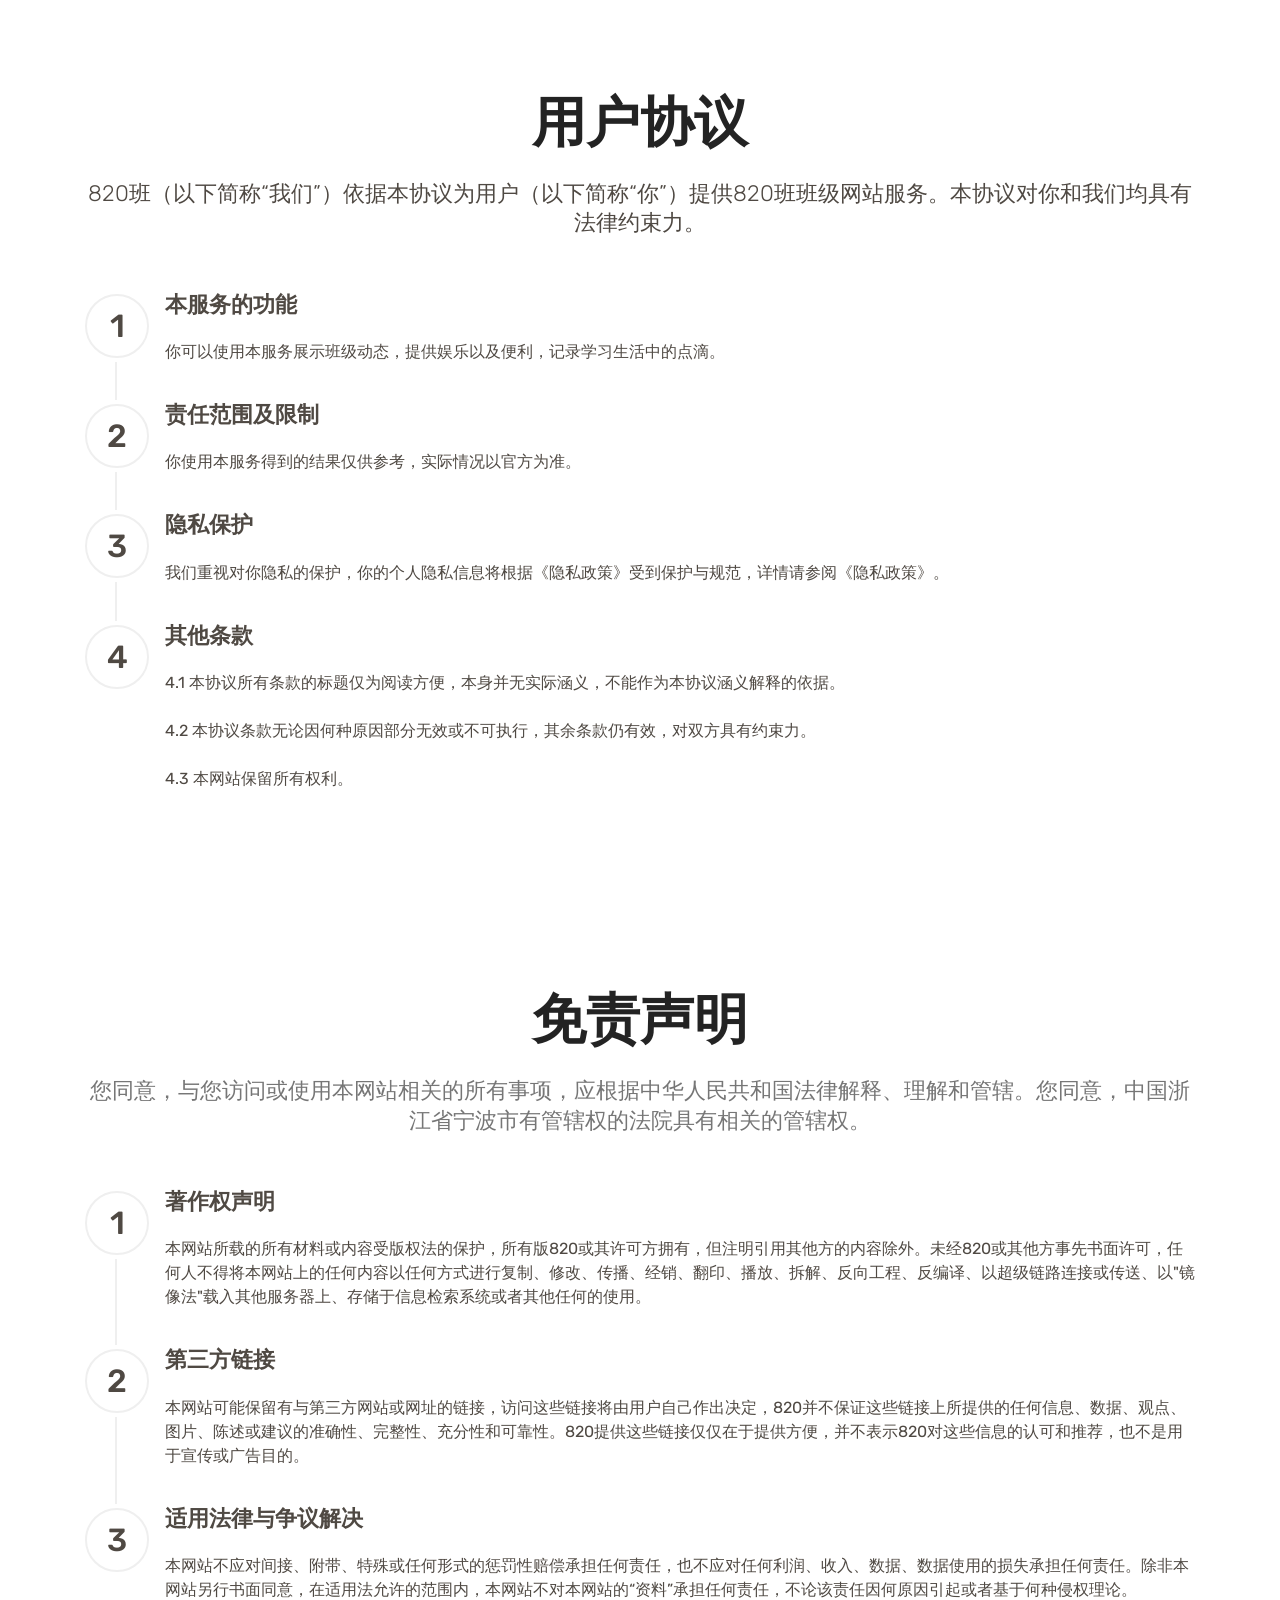
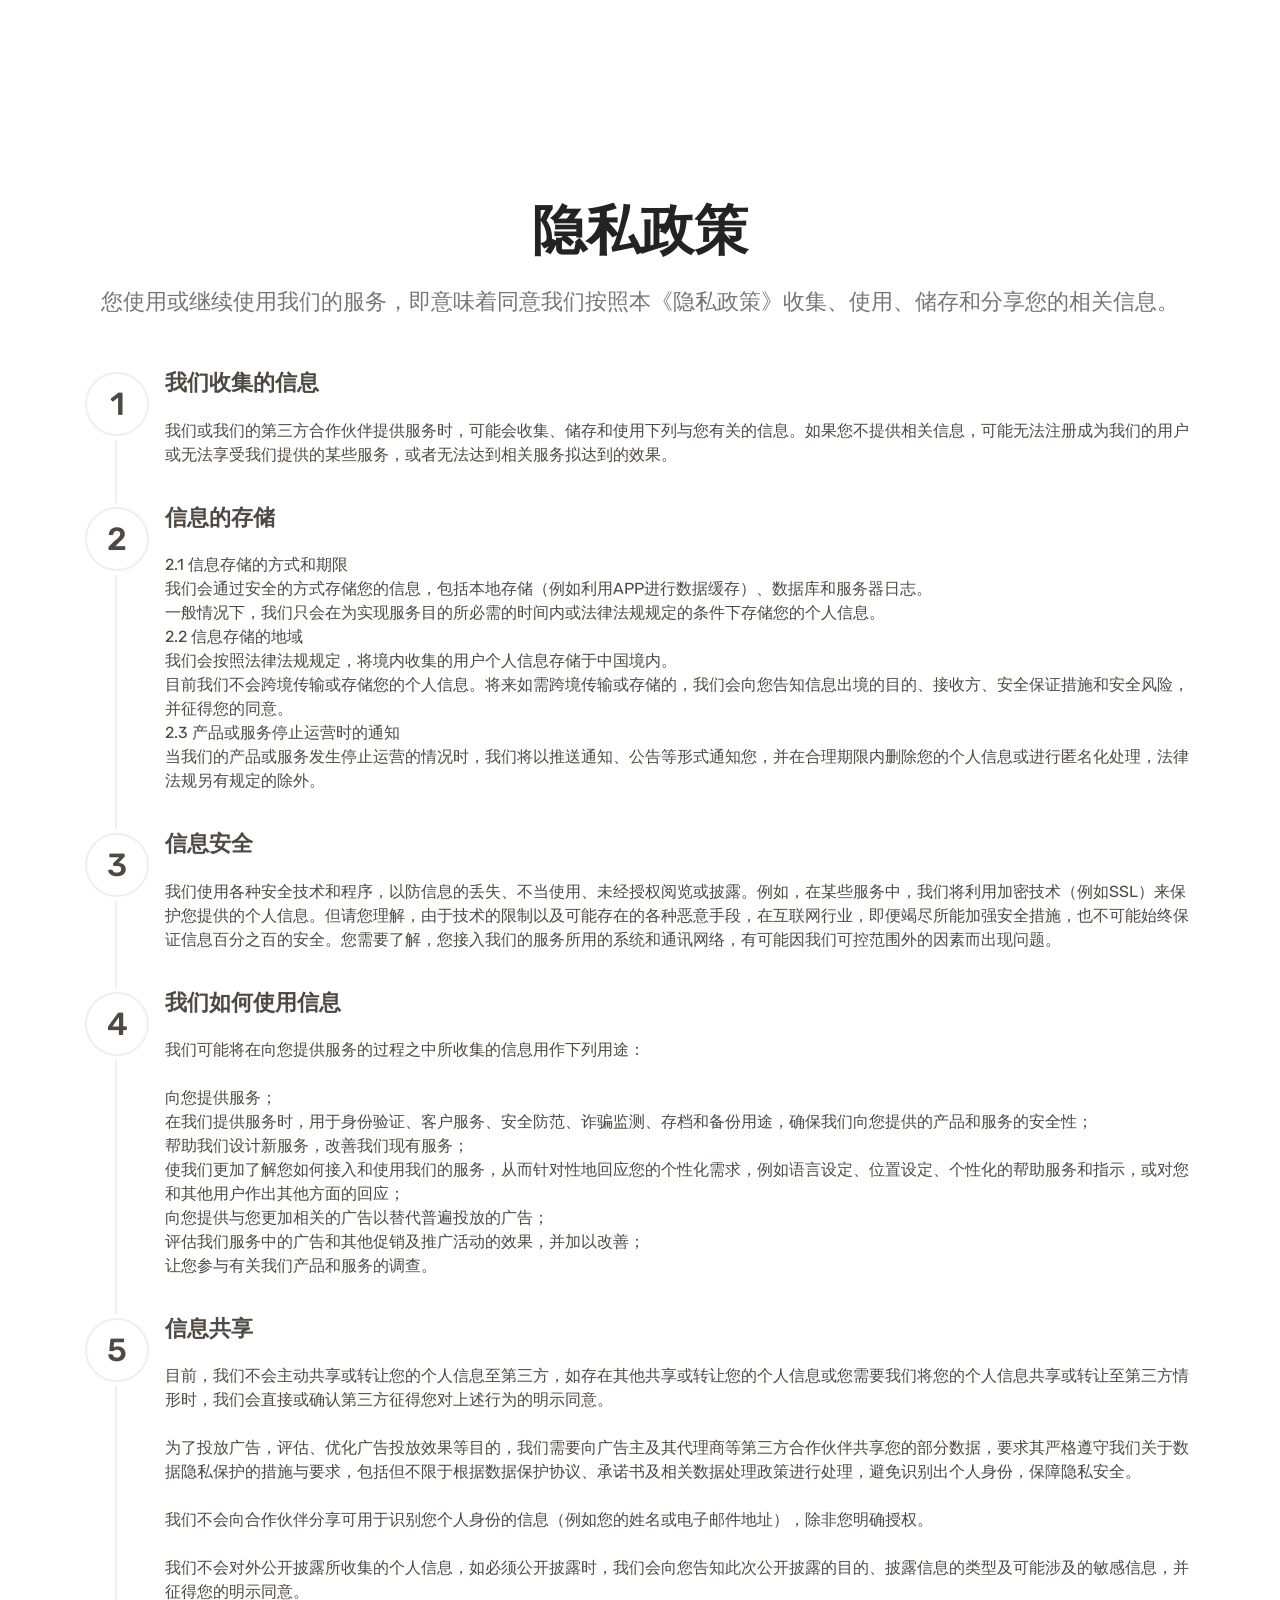
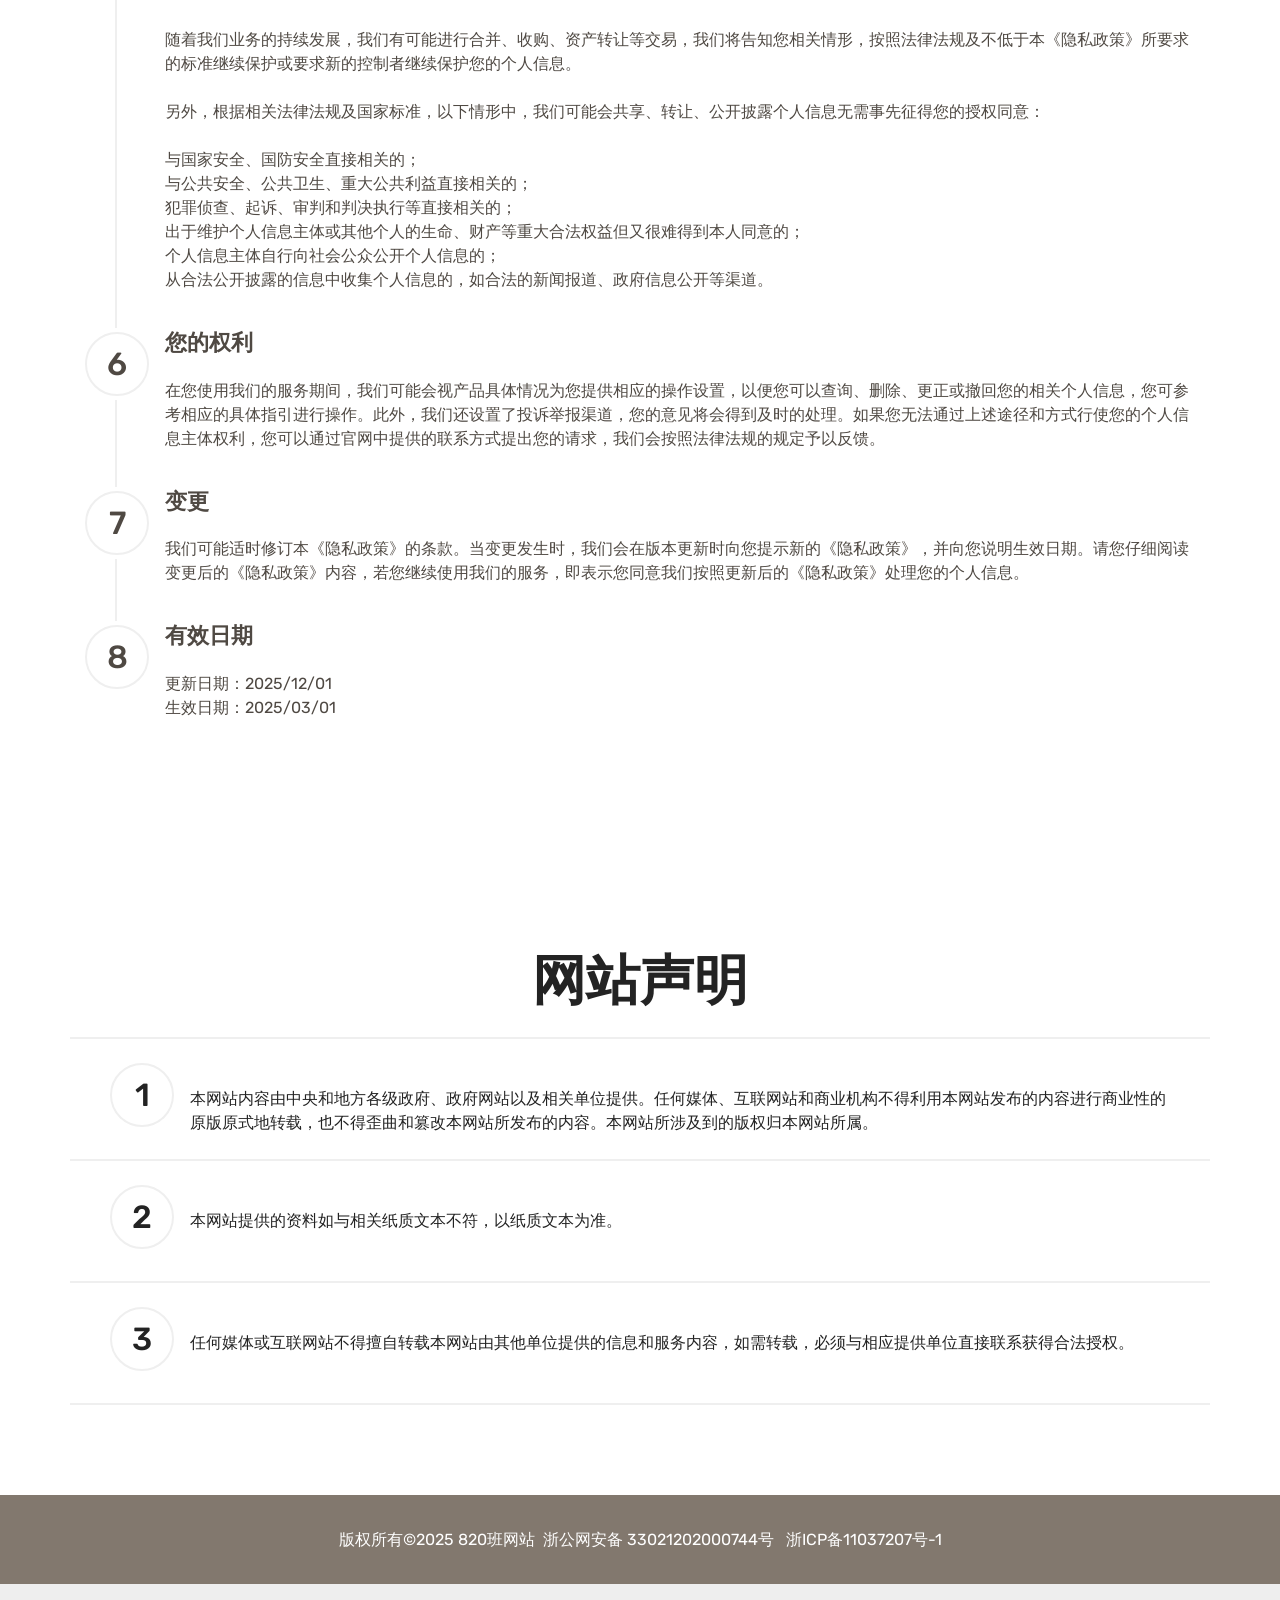
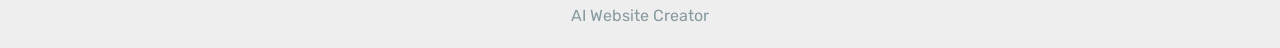
==== commit e84def86: "Add files via upload" ====
--- a/1.html
+++ b/1.html
@@ -19,7 +19,7 @@
   <link rel="stylesheet" href="assets/theme/css/style.css">
   <link rel="preload" href="https://fonts.googleapis.com/css?family=Rubik:300,300i,400,400i,500,500i,700,700i,900,900i&display=swap" as="style" onload="this.onload=null;this.rel='stylesheet'">
   <noscript><link rel="stylesheet" href="https://fonts.googleapis.com/css?family=Rubik:300,300i,400,400i,500,500i,700,700i,900,900i&display=swap"></noscript>
-  <link rel="preload" as="style" href="assets/mobirise/css/mbr-additional.css?v=krHm30"><link rel="stylesheet" href="assets/mobirise/css/mbr-additional.css?v=krHm30" type="text/css">
+  <link rel="preload" as="style" href="assets/mobirise/css/mbr-additional.css?v=SCuYt6"><link rel="stylesheet" href="assets/mobirise/css/mbr-additional.css?v=SCuYt6" type="text/css">
 
   
   
@@ -404,7 +404,7 @@
             </div>
         </div>
     </div>
-</section><section class="display-7" style="padding: 0;align-items: center;justify-content: center;flex-wrap: wrap;    align-content: center;display: flex;position: relative;height: 4rem;"><a href="https://mobiri.se/3842432" style="flex: 1 1;height: 4rem;position: absolute;width: 100%;z-index: 1;"><img alt="" style="height: 4rem;" src="[data-uri]"></a><p style="margin: 0;text-align: center;" class="display-7">&#8204;</p><a style="z-index:1" href="https://mobirise.com/builder/ai-website-maker.html">Free AI Website Maker</a></section><script src="assets/popper/popper.min.js"></script>  <script src="assets/web/assets/jquery/jquery.min.js"></script>  <script src="assets/bootstrap/js/bootstrap.min.js"></script>  <script src="assets/tether/tether.min.js"></script>  <script src="assets/smoothscroll/smooth-scroll.js"></script>  <script src="assets/viewportchecker/jquery.viewportchecker.js"></script>  <script src="assets/theme/js/script.js"></script>  
+</section><section class="display-7" style="padding: 0;align-items: center;justify-content: center;flex-wrap: wrap;    align-content: center;display: flex;position: relative;height: 4rem;"><a href="https://mobiri.se/3842432" style="flex: 1 1;height: 4rem;position: absolute;width: 100%;z-index: 1;"><img alt="" style="height: 4rem;" src="[data-uri]"></a><p style="margin: 0;text-align: center;" class="display-7">&#8204;</p><a style="z-index:1" href="https://mobirise.com/builder/ai-website-creator.html">AI Website Creator</a></section><script src="assets/popper/popper.min.js"></script>  <script src="assets/web/assets/jquery/jquery.min.js"></script>  <script src="assets/bootstrap/js/bootstrap.min.js"></script>  <script src="assets/tether/tether.min.js"></script>  <script src="assets/smoothscroll/smooth-scroll.js"></script>  <script src="assets/viewportchecker/jquery.viewportchecker.js"></script>  <script src="assets/theme/js/script.js"></script>  
   
   
 </body>
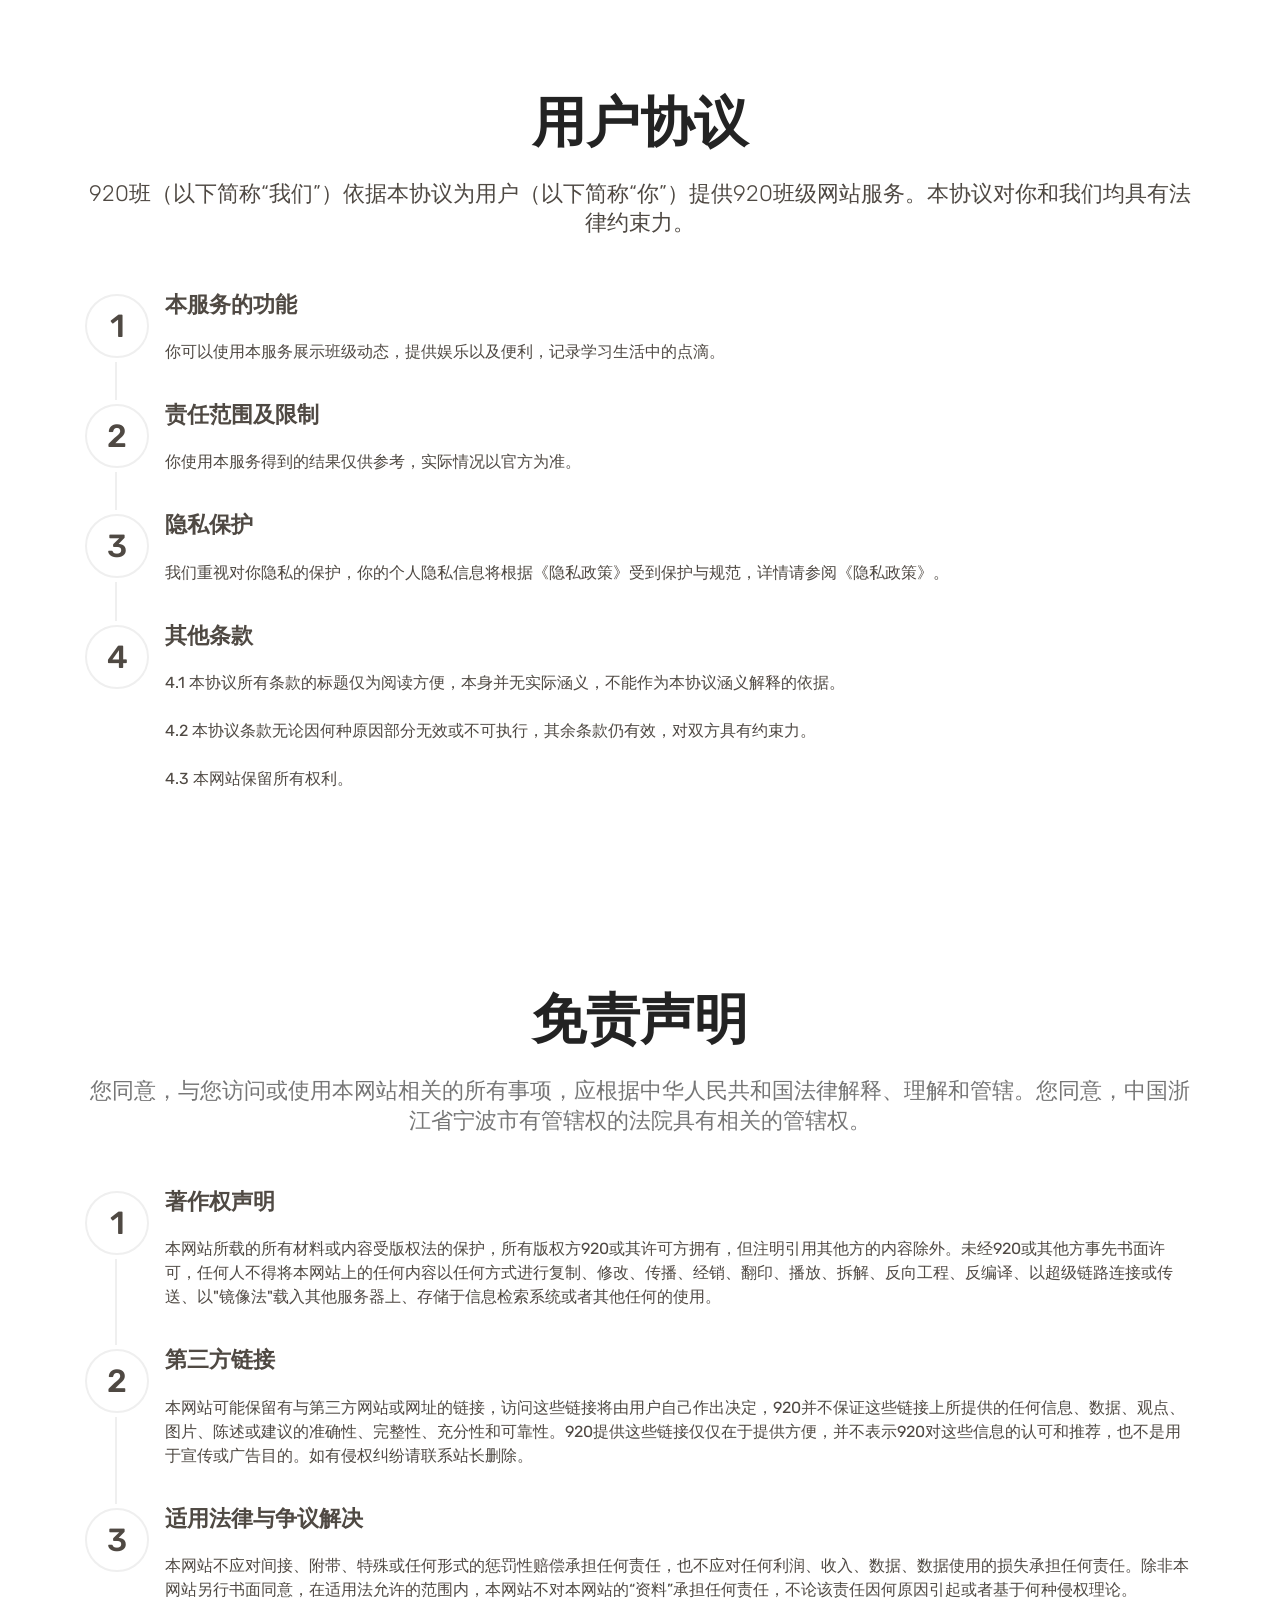
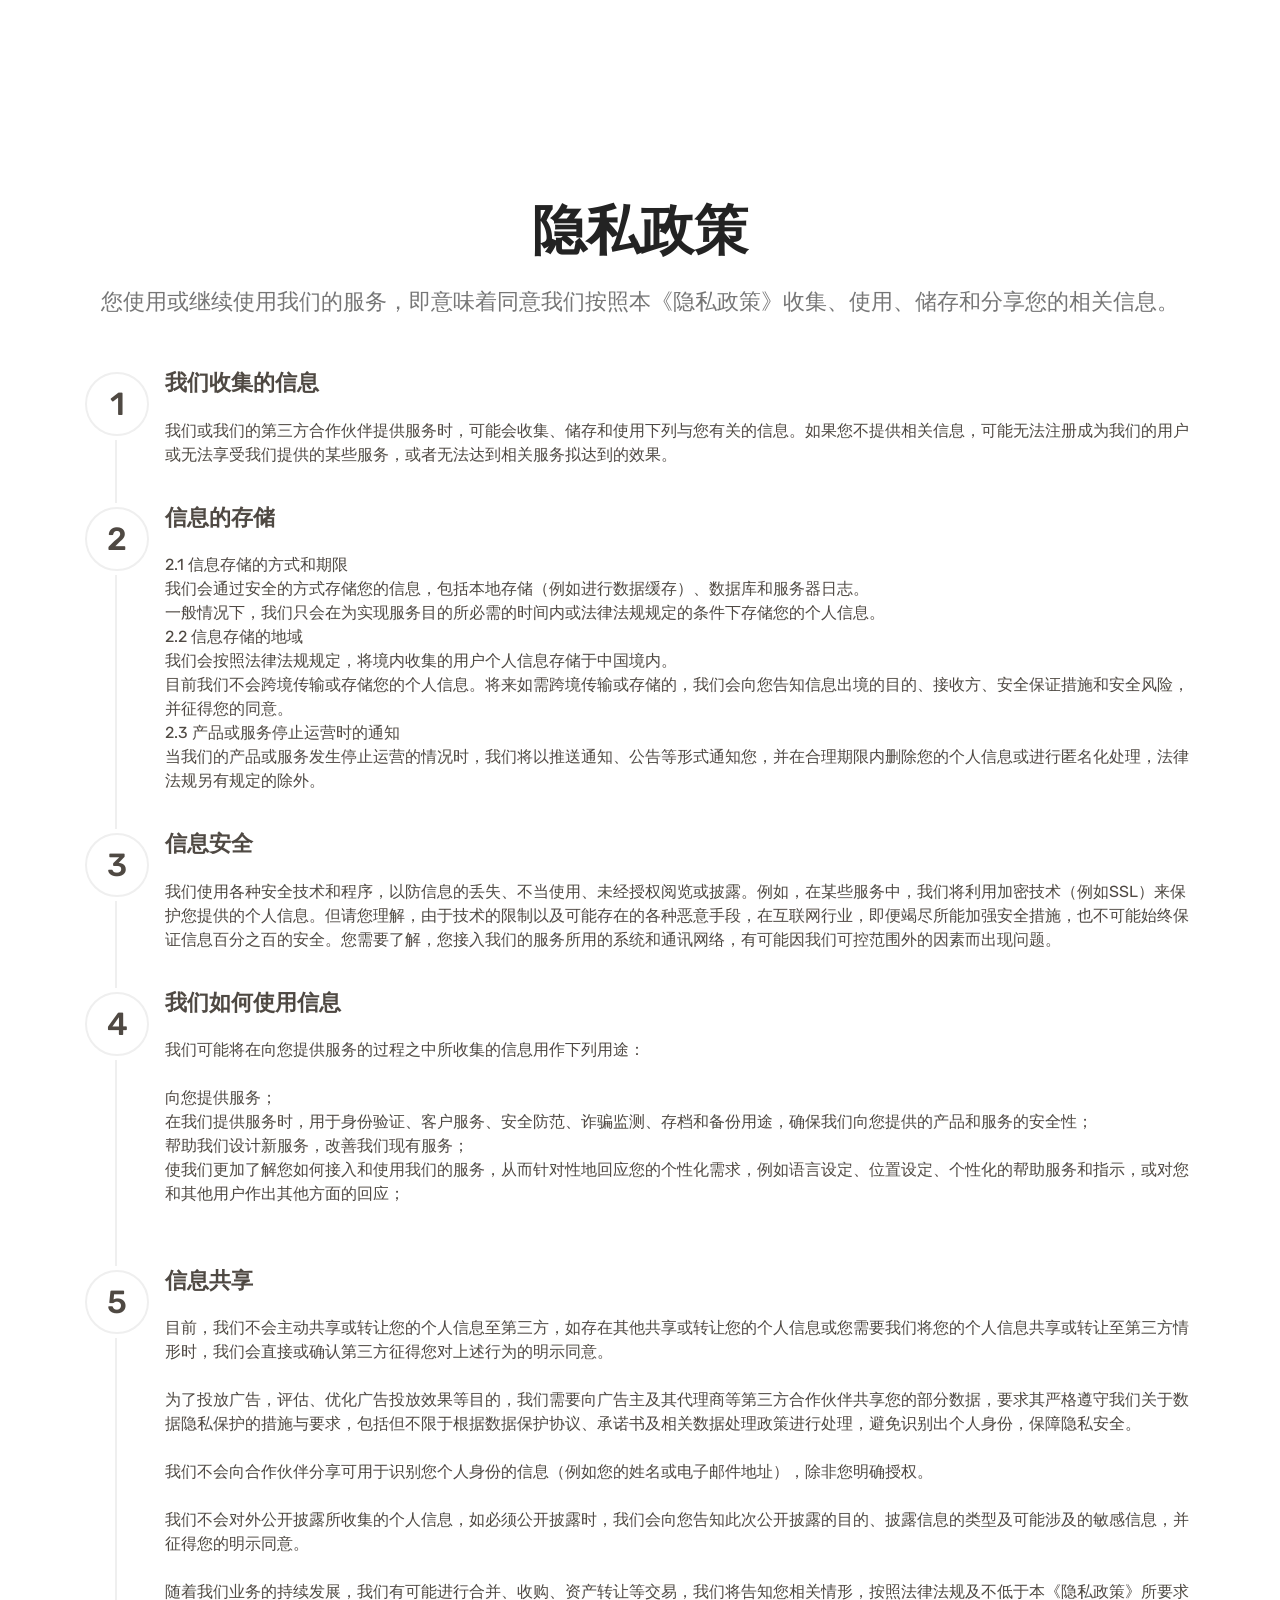
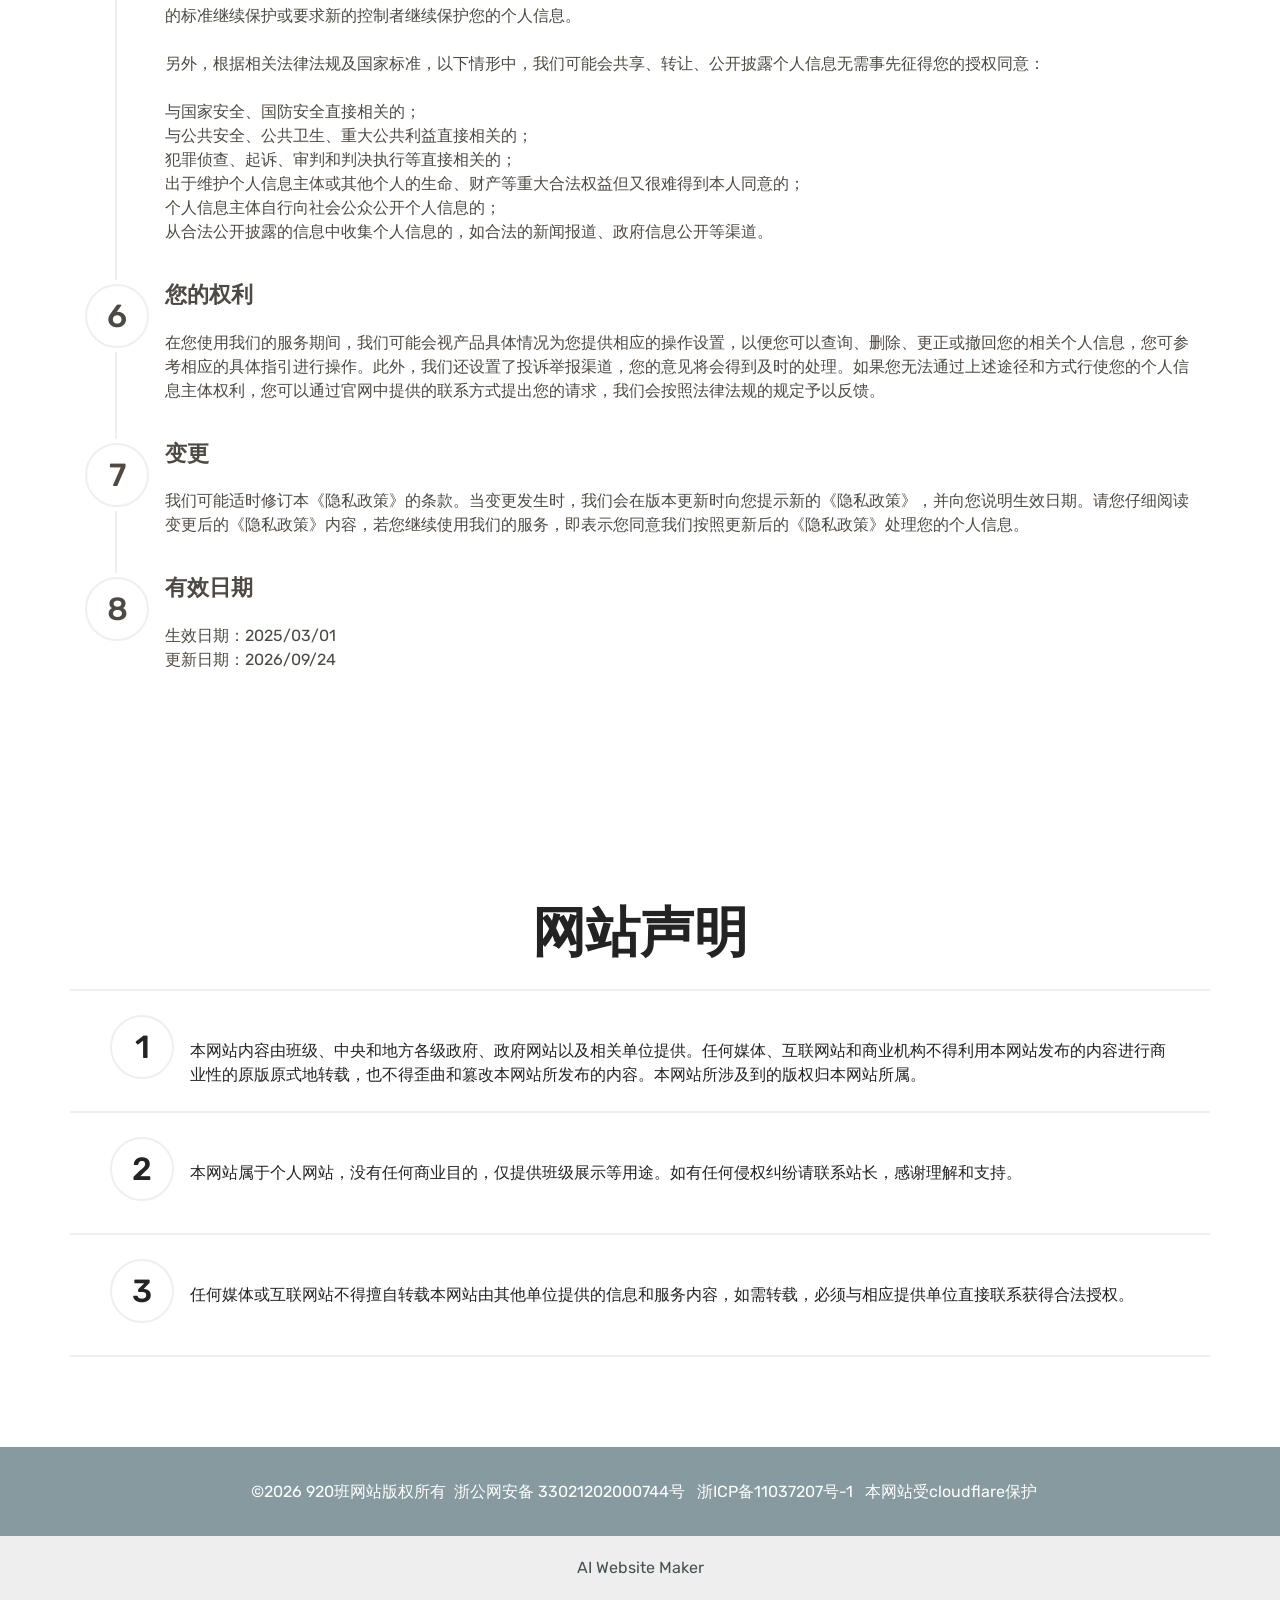
==== commit ae13ff5e: "Add files via upload" ====
--- a/1.html
+++ b/1.html
@@ -1,12 +1,12 @@
 <!DOCTYPE html>
 <html  >
 <head>
-  <!-- Site made with Mobirise Website Builder v5.9.24, https://mobirise.com -->
+  <!-- Site made with Mobirise Website Builder v6.1.12, https://mobirise.com -->
   <meta charset="UTF-8">
   <meta http-equiv="X-UA-Compatible" content="IE=edge">
-  <meta name="generator" content="Mobirise v5.9.24, mobirise.com">
+  <meta name="generator" content="Mobirise v6.1.12, mobirise.com">
   <meta name="viewport" content="width=device-width, initial-scale=1, minimum-scale=1">
-  <link rel="shortcut icon" href="assets/images/80.png-96x91.png" type="image/x-icon">
+  <link rel="shortcut icon" href="assets/images/gtrs-logo-lt-50x54.png" type="image/x-icon">
   <meta name="description" content="820班官方网站用户协议 免责声明 隐私政策">
   
   
@@ -19,7 +19,7 @@
   <link rel="stylesheet" href="assets/theme/css/style.css">
   <link rel="preload" href="https://fonts.googleapis.com/css?family=Rubik:300,300i,400,400i,500,500i,700,700i,900,900i&display=swap" as="style" onload="this.onload=null;this.rel='stylesheet'">
   <noscript><link rel="stylesheet" href="https://fonts.googleapis.com/css?family=Rubik:300,300i,400,400i,500,500i,700,700i,900,900i&display=swap"></noscript>
-  <link rel="preload" as="style" href="assets/mobirise/css/mbr-additional.css?v=SCuYt6"><link rel="stylesheet" href="assets/mobirise/css/mbr-additional.css?v=SCuYt6" type="text/css">
+  <link rel="preload" as="style" href="assets/mobirise/css/mbr-additional.css?v=up90xO"><link rel="stylesheet" href="assets/mobirise/css/mbr-additional.css?v=up90xO" type="text/css">
 
   
   
@@ -35,7 +35,7 @@
     
     <div class="container">
         <h2 class="mbr-section-title pb-3 mbr-fonts-style align-center display-2"><strong>用户协议</strong></h2>
-        <h3 class="mbr-section-subtitle pb-5 mbr-fonts-style align-center display-5">820班（以下简称“我们”）依据本协议为用户（以下简称“你”）提供820班班级网站服务。本协议对你和我们均具有法律约束力。</h3>
+        <h3 class="mbr-section-subtitle pb-5 mbr-fonts-style align-center display-5">920班（以下简称“我们”）依据本协议为用户（以下简称“你”）提供920班级网站服务。本协议对你和我们均具有法律约束力。</h3>
         <div class="step-container">
             <div class="card separline pb-4">
                 <div class="step-element d-flex">
@@ -127,7 +127,7 @@
                     </div>          
                     <div class="step-text-content">
                         <h4 class="mbr-step-title pb-3 mbr-fonts-style display-5"><strong>著作权声明</strong></h4>
-                        <p class="mbr-step-text mbr-fonts-style display-7">本网站所载的所有材料或内容受版权法的保护，所有版820或其许可方拥有，但注明引用其他方的内容除外。未经820或其他方事先书面许可，任何人不得将本网站上的任何内容以任何方式进行复制、修改、传播、经销、翻印、播放、拆解、反向工程、反编译、以超级链路连接或传送、以"镜像法"载入其他服务器上、存储于信息检索系统或者其他任何的使用。</p>
+                        <p class="mbr-step-text mbr-fonts-style display-7">本网站所载的所有材料或内容受版权法的保护，所有版权方920或其许可方拥有，但注明引用其他方的内容除外。未经920或其他方事先书面许可，任何人不得将本网站上的任何内容以任何方式进行复制、修改、传播、经销、翻印、播放、拆解、反向工程、反编译、以超级链路连接或传送、以"镜像法"载入其他服务器上、存储于信息检索系统或者其他任何的使用。</p>
                     </div>
                 </div>
             </div>
@@ -141,7 +141,7 @@
                     </div>          
                     <div class="step-text-content">
                         <h4 class="mbr-step-title pb-3 mbr-fonts-style display-5"><strong>第三方链接</strong></h4>
-                        <p class="mbr-step-text mbr-fonts-style display-7">本网站可能保留有与第三方网站或网址的链接，访问这些链接将由用户自己作出决定，820并不保证这些链接上所提供的任何信息、数据、观点、图片、陈述或建议的准确性、完整性、充分性和可靠性。820提供这些链接仅仅在于提供方便，并不表示820对这些信息的认可和推荐，也不是用于宣传或广告目的。</p>
+                        <p class="mbr-step-text mbr-fonts-style display-7">本网站可能保留有与第三方网站或网址的链接，访问这些链接将由用户自己作出决定，920并不保证这些链接上所提供的任何信息、数据、观点、图片、陈述或建议的准确性、完整性、充分性和可靠性。920提供这些链接仅仅在于提供方便，并不表示920对这些信息的认可和推荐，也不是用于宣传或广告目的。如有侵权纠纷请联系站长删除。</p>
                     </div>
                 </div>
             </div>
@@ -209,7 +209,7 @@
                     <div class="step-text-content">
                         <h4 class="mbr-step-title pb-3 mbr-fonts-style display-5"><strong>信息的存储</strong></h4>
                         <p class="mbr-step-text mbr-fonts-style display-7">2.1 信息存储的方式和期限
-<br>我们会通过安全的方式存储您的信息，包括本地存储（例如利用APP进行数据缓存）、数据库和服务器日志。
+<br>我们会通过安全的方式存储您的信息，包括本地存储（例如进行数据缓存）、数据库和服务器日志。
 <br>一般情况下，我们只会在为实现服务目的所必需的时间内或法律法规规定的条件下存储您的个人信息。
 <br>2.2 信息存储的地域
 <br>我们会按照法律法规规定，将境内收集的用户个人信息存储于中国境内。
@@ -249,8 +249,7 @@
 <br>在我们提供服务时，用于身份验证、客户服务、安全防范、诈骗监测、存档和备份用途，确保我们向您提供的产品和服务的安全性；
 <br>帮助我们设计新服务，改善我们现有服务；
 <br>使我们更加了解您如何接入和使用我们的服务，从而针对性地回应您的个性化需求，例如语言设定、位置设定、个性化的帮助服务和指示，或对您和其他用户作出其他方面的回应；
-<br>向您提供与您更加相关的广告以替代普遍投放的广告；
-<br>评估我们服务中的广告和其他促销及推广活动的效果，并加以改善；<br>让您参与有关我们产品和服务的调查。</p>
+<br><br></p>
                     </div>
                 </div>
             </div>
@@ -323,7 +322,7 @@
                     </div>          
                     <div class="step-text-content">
                         <h4 class="mbr-step-title pb-3 mbr-fonts-style display-5"><strong>有效日期</strong></h4>
-                        <p class="mbr-step-text mbr-fonts-style display-7">更新日期：2025/12/01<br>生效日期：2025/03/01</p>
+                        <p class="mbr-step-text mbr-fonts-style display-7">生效日期：2025/03/01<br>更新日期：2026/09/24</p>
                     </div>
                 </div>
             </div>
@@ -354,7 +353,7 @@
                             </div>
                             <div class="card-text">
                                 
-                                <p class="mbr-content-text mbr-fonts-style display-7"><br>本网站内容由中央和地方各级政府、政府网站以及相关单位提供。任何媒体、互联网站和商业机构不得利用本网站发布的内容进行商业性的原版原式地转载，也不得歪曲和篡改本网站所发布的内容。本网站所涉及到的版权归本网站所属。</p>
+                                <p class="mbr-content-text mbr-fonts-style display-7"><br>本网站内容由班级、中央和地方各级政府、政府网站以及相关单位提供。任何媒体、互联网站和商业机构不得利用本网站发布的内容进行商业性的原版原式地转载，也不得歪曲和篡改本网站所发布的内容。本网站所涉及到的版权归本网站所属。</p>
                             </div>
                         </div>
                     </div>
@@ -367,7 +366,7 @@
                             </div>
                             <div class="card-text">
                                 
-                                <p class="mbr-content-text mbr-fonts-style display-7"><br>本网站提供的资料如与相关纸质文本不符，以纸质文本为准。</p>
+                                <p class="mbr-content-text mbr-fonts-style display-7"><br>本网站属于个人网站，没有任何商业目的，仅提供班级展示等用途。如有任何侵权纠纷请联系站长，感谢理解和支持。</p>
                             </div>
                         </div>
                     </div>
@@ -400,11 +399,12 @@
     <div class="container">
         <div class="media-container-row align-center mbr-white">
             <div class="col-12">
-                <p class="mbr-text mb-0 mbr-fonts-style display-7">&nbsp;&nbsp;<a href="https://register.ccopyright.com.cn/query.html" class="text-white" target="_blank">版权所有©2025 820班网站&nbsp;</a> <a href="https://beian.mps.gov.cn/#/query/webSearch" class="text-white text-primary" target="_blank">浙公网安备 33021202000744号</a>&nbsp; &nbsp;<a href="https://beian.miit.gov.cn/#/Integrated/index" class="text-white" target="_blank">浙ICP备11037207号-1</a>&nbsp;&nbsp;<br></p>
+                <p class="mbr-text mb-0 mbr-fonts-style display-7">&nbsp;&nbsp;<a href="https://register.ccopyright.com.cn/query.html" class="text-white" target="_blank">©2026 920班网站版权所有&nbsp;</a> <a href="https://beian.mps.gov.cn/#/query/webSearch?code=33021202000744 +" class="text-white text-primary" target="_blank">浙公网安备 33021202000744号</a>&nbsp; &nbsp;<a href="https://beian.miit.gov.cn/#/Integrated/index" class="text-white" target="_blank">浙ICP备11037207号-1</a>&nbsp; &nbsp;<a href="https://dash.cloudflare.com/" class="text-white" target="_blank">本网站受cloudflare保护</a><br></p>
             </div>
         </div>
     </div>
-</section><section class="display-7" style="padding: 0;align-items: center;justify-content: center;flex-wrap: wrap;    align-content: center;display: flex;position: relative;height: 4rem;"><a href="https://mobiri.se/3842432" style="flex: 1 1;height: 4rem;position: absolute;width: 100%;z-index: 1;"><img alt="" style="height: 4rem;" src="[data-uri]"></a><p style="margin: 0;text-align: center;" class="display-7">&#8204;</p><a style="z-index:1" href="https://mobirise.com/builder/ai-website-creator.html">AI Website Creator</a></section><script src="assets/popper/popper.min.js"></script>  <script src="assets/web/assets/jquery/jquery.min.js"></script>  <script src="assets/bootstrap/js/bootstrap.min.js"></script>  <script src="assets/tether/tether.min.js"></script>  <script src="assets/smoothscroll/smooth-scroll.js"></script>  <script src="assets/viewportchecker/jquery.viewportchecker.js"></script>  <script src="assets/theme/js/script.js"></script>  
+</section><section class="display-7" style="padding: 0;align-items: center;justify-content: center;flex-wrap: wrap;    align-content: center;display: flex;position: relative;height: 4rem;"><a href="https://mobiri.se/3842432" style="flex: 1 1;height: 4rem;position: absolute;width: 100%;z-index: 1;"><img alt="" style="height: 4rem;" src="[data-uri]"></a><p style="margin: 0;text-align: center;" class="display-7">&#8204;</p><a style="z-index:1" href="https://mobirise.com/builder/ai-website-maker.html">AI Website Maker</a></section><script src="assets/popper/popper.min.js"></script>  <script src="assets/web/assets/jquery/jquery.min.js"></script>  <script src="assets/bootstrap/js/bootstrap.min.js"></script>  <script src="assets/tether/tether.min.js"></script>  <script src="assets/smoothscroll/smooth-scroll.js"></script>  <script src="assets/viewportchecker/jquery.viewportchecker.js"></script>  <script src="assets/theme/js/script.js"></script>  
   
   
 </body>
--- a/assets/mobirise/css/mbr-additional.css
+++ b/assets/mobirise/css/mbr-additional.css
@@ -86,24 +86,24 @@
   border-radius: 3px;
 }
 .bg-primary {
-  background-color: #879a9f !important;
+  background-color: #465052 !important;
 }
 .bg-success {
   background-color: #f7ed4a !important;
 }
 .bg-info {
-  background-color: #82786e !important;
+  background-color: #465052 !important;
 }
 .bg-warning {
-  background-color: #b2ccd2 !important;
+  background-color: #879a9f !important;
 }
 .bg-danger {
   background-color: #b1a374 !important;
 }
 .btn-primary,
 .btn-primary:active {
-  background-color: #879a9f !important;
-  border-color: #879a9f !important;
+  background-color: #465052 !important;
+  border-color: #465052 !important;
   color: #ffffff !important;
 }
 .btn-primary:hover,
@@ -111,14 +111,14 @@
 .btn-primary.focus,
 .btn-primary.active {
   color: #ffffff !important;
-  background-color: #617479 !important;
-  border-color: #617479 !important;
+  background-color: #232829 !important;
+  border-color: #232829 !important;
 }
 .btn-primary.disabled,
 .btn-primary:disabled {
   color: #ffffff !important;
-  background-color: #617479 !important;
-  border-color: #617479 !important;
+  background-color: #232829 !important;
+  border-color: #232829 !important;
 }
 .btn-secondary,
 .btn-secondary:active {
@@ -142,8 +142,8 @@
 }
 .btn-info,
 .btn-info:active {
-  background-color: #82786e !important;
-  border-color: #82786e !important;
+  background-color: #465052 !important;
+  border-color: #465052 !important;
   color: #ffffff !important;
 }
 .btn-info:hover,
@@ -151,14 +151,14 @@
 .btn-info.focus,
 .btn-info.active {
   color: #ffffff !important;
-  background-color: #59524b !important;
-  border-color: #59524b !important;
+  background-color: #232829 !important;
+  border-color: #232829 !important;
 }
 .btn-info.disabled,
 .btn-info:disabled {
   color: #ffffff !important;
-  background-color: #59524b !important;
-  border-color: #59524b !important;
+  background-color: #232829 !important;
+  border-color: #232829 !important;
 }
 .btn-success,
 .btn-success:active {
@@ -182,8 +182,8 @@
 }
 .btn-warning,
 .btn-warning:active {
-  background-color: #b2ccd2 !important;
-  border-color: #b2ccd2 !important;
+  background-color: #879a9f !important;
+  border-color: #879a9f !important;
   color: #ffffff !important;
 }
 .btn-warning:hover,
@@ -191,14 +191,14 @@
 .btn-warning.focus,
 .btn-warning.active {
   color: #ffffff !important;
-  background-color: #82acb6 !important;
-  border-color: #82acb6 !important;
+  background-color: #617479 !important;
+  border-color: #617479 !important;
 }
 .btn-warning.disabled,
 .btn-warning:disabled {
   color: #ffffff !important;
-  background-color: #82acb6 !important;
-  border-color: #82acb6 !important;
+  background-color: #617479 !important;
+  border-color: #617479 !important;
 }
 .btn-danger,
 .btn-danger:active {
@@ -266,22 +266,22 @@
 .btn-primary-outline,
 .btn-primary-outline:active {
   background: none;
-  border-color: #55666b;
-  color: #55666b;
+  border-color: #171a1b;
+  color: #171a1b;
 }
 .btn-primary-outline:hover,
 .btn-primary-outline:focus,
 .btn-primary-outline.focus,
 .btn-primary-outline.active {
   color: #ffffff;
-  background-color: #879a9f;
-  border-color: #879a9f;
+  background-color: #465052;
+  border-color: #465052;
 }
 .btn-primary-outline.disabled,
 .btn-primary-outline:disabled {
   color: #ffffff !important;
-  background-color: #879a9f !important;
-  border-color: #879a9f !important;
+  background-color: #465052 !important;
+  border-color: #465052 !important;
 }
 .btn-secondary-outline,
 .btn-secondary-outline:active {
@@ -306,22 +306,22 @@
 .btn-info-outline,
 .btn-info-outline:active {
   background: none;
-  border-color: #4b453f;
-  color: #4b453f;
+  border-color: #171a1b;
+  color: #171a1b;
 }
 .btn-info-outline:hover,
 .btn-info-outline:focus,
 .btn-info-outline.focus,
 .btn-info-outline.active {
   color: #ffffff;
-  background-color: #82786e;
-  border-color: #82786e;
+  background-color: #465052;
+  border-color: #465052;
 }
 .btn-info-outline.disabled,
 .btn-info-outline:disabled {
   color: #ffffff !important;
-  background-color: #82786e !important;
-  border-color: #82786e !important;
+  background-color: #465052 !important;
+  border-color: #465052 !important;
 }
 .btn-success-outline,
 .btn-success-outline:active {
@@ -346,22 +346,22 @@
 .btn-warning-outline,
 .btn-warning-outline:active {
   background: none;
-  border-color: #72a1ac;
-  color: #72a1ac;
+  border-color: #55666b;
+  color: #55666b;
 }
 .btn-warning-outline:hover,
 .btn-warning-outline:focus,
 .btn-warning-outline.focus,
 .btn-warning-outline.active {
   color: #ffffff;
-  background-color: #b2ccd2;
-  border-color: #b2ccd2;
+  background-color: #879a9f;
+  border-color: #879a9f;
 }
 .btn-warning-outline.disabled,
 .btn-warning-outline:disabled {
   color: #ffffff !important;
-  background-color: #b2ccd2 !important;
-  border-color: #b2ccd2 !important;
+  background-color: #879a9f !important;
+  border-color: #879a9f !important;
 }
 .btn-danger-outline,
 .btn-danger-outline:active {
@@ -418,7 +418,7 @@
   border-color: #ffffff;
 }
 .text-primary {
-  color: #879a9f !important;
+  color: #465052 !important;
 }
 .text-secondary {
   color: #ff3366 !important;
@@ -427,10 +427,10 @@
   color: #f7ed4a !important;
 }
 .text-info {
-  color: #82786e !important;
+  color: #465052 !important;
 }
 .text-warning {
-  color: #b2ccd2 !important;
+  color: #879a9f !important;
 }
 .text-danger {
   color: #b1a374 !important;
@@ -443,7 +443,7 @@
 }
 a.text-primary:hover,
 a.text-primary:focus {
-  color: #55666b !important;
+  color: #171a1b !important;
 }
 a.text-secondary:hover,
 a.text-secondary:focus {
@@ -455,11 +455,11 @@
 }
 a.text-info:hover,
 a.text-info:focus {
-  color: #4b453f !important;
+  color: #171a1b !important;
 }
 a.text-warning:hover,
 a.text-warning:focus {
-  color: #72a1ac !important;
+  color: #55666b !important;
 }
 a.text-danger:hover,
 a.text-danger:focus {
@@ -477,10 +477,10 @@
   background-color: #70c770;
 }
 .alert-info {
-  background-color: #82786e;
+  background-color: #465052;
 }
 .alert-warning {
-  background-color: #b2ccd2;
+  background-color: #879a9f;
 }
 .alert-danger {
   background-color: #b1a374;
@@ -501,8 +501,8 @@
   border-radius: 100px !important;
 }
 .mbr-gallery-filter li.active .btn {
-  background-color: #879a9f;
-  border-color: #879a9f;
+  background-color: #465052;
+  border-color: #465052;
   color: #ffffff;
 }
 .mbr-gallery-filter li.active .btn:focus {
@@ -513,11 +513,11 @@
 }
 a,
 a:hover {
-  color: #879a9f;
+  color: #465052;
 }
 .mbr-plan-header.bg-primary .mbr-plan-subtitle,
 .mbr-plan-header.bg-primary .mbr-plan-price-desc {
-  color: #ced6d8;
+  color: #bac2c4;
 }
 .mbr-plan-header.bg-success .mbr-plan-subtitle,
 .mbr-plan-header.bg-success .mbr-plan-price-desc {
@@ -525,11 +525,11 @@
 }
 .mbr-plan-header.bg-info .mbr-plan-subtitle,
 .mbr-plan-header.bg-info .mbr-plan-price-desc {
-  color: #beb8b2;
+  color: #bac2c4;
 }
 .mbr-plan-header.bg-warning .mbr-plan-subtitle,
 .mbr-plan-header.bg-warning .mbr-plan-price-desc {
-  color: #ffffff;
+  color: #ced6d8;
 }
 .mbr-plan-header.bg-danger .mbr-plan-subtitle,
 .mbr-plan-header.bg-danger .mbr-plan-price-desc {
@@ -548,7 +548,7 @@
   font-size: 1.6rem;
 }
 blockquote {
-  border-color: #879a9f;
+  border-color: #465052;
 }
 /* Forms */
 .mbr-form .btn {
@@ -578,11 +578,11 @@
 /* Footer */
 .mbr-footer-content li::before,
 .mbr-footer .mbr-contacts li::before {
-  background: #879a9f;
+  background: #465052;
 }
 .mbr-footer-content li a:hover,
 .mbr-footer .mbr-contacts li a:hover {
-  color: #879a9f;
+  color: #465052;
 }
 .footer3 input[type="email"],
 .footer4 input[type="email"] {
@@ -624,7 +624,7 @@
 }
 .jq-selectbox li:hover,
 .jq-selectbox li.selected {
-  background-color: #879a9f;
+  background-color: #465052;
   color: #ffffff;
 }
 .jq-selectbox .jq-selectbox__trigger-arrow,
@@ -637,14 +637,14 @@
 .jq-selectbox:hover .jq-selectbox__trigger-arrow,
 .jq-number__spin.minus:hover:after,
 .jq-number__spin.plus:hover:after {
-  border-top-color: #879a9f;
-  border-bottom-color: #879a9f;
+  border-top-color: #465052;
+  border-bottom-color: #465052;
 }
 .xdsoft_datetimepicker .xdsoft_calendar td.xdsoft_default,
 .xdsoft_datetimepicker .xdsoft_calendar td.xdsoft_current,
 .xdsoft_datetimepicker .xdsoft_timepicker .xdsoft_time_box > div > div.xdsoft_current {
-  color: #000000 !important;
-  background-color: #879a9f !important;
+  color: #ffffff !important;
+  background-color: #465052 !important;
   box-shadow: none !important;
 }
 .xdsoft_datetimepicker .xdsoft_calendar td:hover,
@@ -673,7 +673,7 @@
   top: 50%;
   left: 50%;
   transform: translateX(-50%) translateY(-50%);
-  background-image: url("data:image/svg+xml;charset=UTF-8,%3csvg width='32' height='32' viewBox='0 0 64 64' xmlns='http://www.w3.org/2000/svg' stroke='%23879a9f' %3e%3cg fill='none' fill-rule='evenodd'%3e%3cg transform='translate(16 16)' stroke-width='2'%3e%3ccircle stroke-opacity='.5' cx='16' cy='16' r='16'/%3e%3cpath d='M32 16c0-9.94-8.06-16-16-16'%3e%3canimateTransform attributeName='transform' type='rotate' from='0 16 16' to='360 16 16' dur='1s' repeatCount='indefinite'/%3e%3c/path%3e%3c/g%3e%3c/g%3e%3c/svg%3e");
+  background-image: url("data:image/svg+xml;charset=UTF-8,%3csvg width='32' height='32' viewBox='0 0 64 64' xmlns='http://www.w3.org/2000/svg' stroke='%23465052' %3e%3cg fill='none' fill-rule='evenodd'%3e%3cg transform='translate(16 16)' stroke-width='2'%3e%3ccircle stroke-opacity='.5' cx='16' cy='16' r='16'/%3e%3cpath d='M32 16c0-9.94-8.06-16-16-16'%3e%3canimateTransform attributeName='transform' type='rotate' from='0 16 16' to='360 16 16' dur='1s' repeatCount='indefinite'/%3e%3c/path%3e%3c/g%3e%3c/g%3e%3c/svg%3e");
 }
 section.lazy-placeholder:after {
   opacity: 0.3;
@@ -1235,7 +1235,7 @@
   }
 }
 .cid-uFzHqeNHWe {
-  background-image: url("../../../assets/images/image.png-1040x585.webp");
+  background-image: url("../../../assets/images/4f562bdee1b0dcd6a9939c0b7a077c81-1440x960.webp");
 }
 .cid-uHtK2E7dHL {
   padding-top: 6rem;
@@ -1285,11 +1285,11 @@
   object-fit: cover;
 }
 .cid-uHtK2E7dHL .card-title {
-  color: #635a51;
+  color: #5b686b;
 }
 .cid-uHtK2E7dHL .mbr-text,
 .cid-uHtK2E7dHL .mbr-section-btn {
-  color: #82786e;
+  color: #879a9f;
 }
 .cid-uG7s3fQnhG {
   padding-top: 4rem;
@@ -1333,33 +1333,10 @@
   margin-top: auto !important;
 }
 .cid-uG7s3fQnhG .mbr-section-title {
-  color: #635a51;
+  color: #5b686b;
 }
 .cid-uG7s3fQnhG .mbr-section-subtitle {
   color: #82786e;
-}
-.cid-uGi2BMgxmJ {
-  padding-top: 6rem;
-  padding-bottom: 6rem;
-  background-color: #ffffff;
-}
-.cid-uGi2BMgxmJ .mbr-fallback-image.disabled {
-  display: none;
-}
-.cid-uGi2BMgxmJ .mbr-fallback-image {
-  display: block;
-  background-size: cover;
-  background-position: center center;
-  width: 100%;
-  height: 100%;
-  position: absolute;
-  top: 0;
-}
-.cid-uGi2BMgxmJ .row {
-  flex-direction: row-reverse;
-}
-.cid-uGi2BMgxmJ .mbr-description {
-  color: #635a51;
 }
 .cid-uGnxId0BdF {
   padding-top: 90px;
@@ -1367,7 +1344,7 @@
   background-color: #ffffff;
 }
 .cid-uGnxId0BdF .mbr-section-subtitle {
-  color: #82786e;
+  color: #5b686b;
   font-weight: 300;
 }
 .cid-uGnxId0BdF .number-wrap {
@@ -1390,7 +1367,7 @@
   letter-spacing: -2px;
   word-spacing: 0;
   line-height: 1.3;
-  color: #635a51;
+  color: #5b686b;
 }
 .cid-uGnxId0BdF .period {
   display: block;
@@ -1412,7 +1389,7 @@
   text-transform: none;
   letter-spacing: 0;
   word-spacing: 0;
-  color: #635a51;
+  color: #5b686b;
 }
 .cid-uGnxId0BdF .countdown-cont {
   max-width: 700px;
@@ -1451,7 +1428,7 @@
   }
 }
 .cid-uGnxId0BdF H2 {
-  color: #635a51;
+  color: #5b686b;
 }
 .cid-uJti7hLI5e {
   padding-top: 6rem;
@@ -1504,16 +1481,169 @@
   }
 }
 .cid-uJti7hLI5e .item .icon-box .step-number {
-  color: #82786e;
+  color: #879a9f;
 }
 .cid-uJti7hLI5e .icon-title,
 .cid-uJti7hLI5e .mbr-section-btn,
 .cid-uJti7hLI5e .item .icon-box .step-number {
-  color: #635a51;
+  color: #5b686b;
 }
 .cid-uJti7hLI5e .icon-text,
 .cid-uJti7hLI5e .mbr-section-btn {
-  color: #635a51;
+  color: #5b686b;
+}
+.cid-vw8nXSagap {
+  padding-top: 3rem;
+  padding-bottom: 3rem;
+  background-color: #ffffff;
+}
+.cid-vw8nXSagap .item:focus,
+.cid-vw8nXSagap span:focus {
+  outline: none;
+}
+.cid-vw8nXSagap .item {
+  cursor: pointer;
+}
+.cid-vw8nXSagap .container-fluid {
+  padding-left: 0;
+  padding-right: 0;
+  overflow: hidden;
+}
+.cid-vw8nXSagap .content-head {
+  max-width: 800px;
+}
+@keyframes ticker {
+  0% {
+    transform: translate3d(0, 0, 0);
+    visibility: visible;
+  }
+  100% {
+    transform: translate3d(-100%, 0, 0);
+  }
+}
+.cid-vw8nXSagap .ticker-wrap {
+  width: 100%;
+  overflow: hidden;
+  padding-left: 100%;
+  box-sizing: content-box;
+}
+.cid-vw8nXSagap .ticker-wrap .ticker {
+  display: inline-block;
+  line-height: 4rem;
+  white-space: nowrap;
+  padding-right: 100%;
+  box-sizing: content-box;
+  animation-iteration-count: infinite;
+  animation-timing-function: linear;
+  animation-name: ticker;
+  animation-duration: 20s;
+}
+.cid-vw8nXSagap .ticker-wrap .ticker__item {
+  display: inline-block;
+  padding: 0 2rem;
+  color: #232323;
+}
+@keyframes ticker__center {
+  0% {
+    transform: translate3d(0, 0, 0);
+    visibility: visible;
+  }
+  100% {
+    transform: translate3d(-100%, 0, 0);
+  }
+}
+.cid-vw8nXSagap .ticker-wrap .ticker__center {
+  display: inline-block;
+  line-height: 4rem;
+  white-space: nowrap;
+  padding-right: 100%;
+  box-sizing: content-box;
+  animation-iteration-count: infinite;
+  animation-timing-function: linear;
+  animation-name: ticker__center;
+  animation-duration: 25s;
+}
+@keyframes ticker__end {
+  0% {
+    transform: translate3d(0, 0, 0);
+    visibility: visible;
+  }
+  100% {
+    transform: translate3d(-100%, 0, 0);
+  }
+}
+.cid-vw8nXSagap .ticker-wrap .ticker__end {
+  display: inline-block;
+  line-height: 4rem;
+  white-space: nowrap;
+  padding-right: 100%;
+  box-sizing: content-box;
+  animation-iteration-count: infinite;
+  animation-timing-function: linear;
+  animation-name: ticker__end;
+  animation-duration: 25s;
+}
+.cid-vw8nXSagap .mbr-section-title,
+.cid-vw8nXSagap .mbr-section-subtitle {
+  color: #000000;
+}
+.cid-v9MPLwRag1 {
+  padding-top: 6rem;
+  padding-bottom: 3rem;
+  background-color: #ffffff;
+}
+.cid-v9MPLwRag1 .mbr-fallback-image.disabled {
+  display: none;
+}
+.cid-v9MPLwRag1 .mbr-fallback-image {
+  display: block;
+  background-size: cover;
+  background-position: center center;
+  width: 100%;
+  height: 100%;
+  position: absolute;
+  top: 0;
+}
+.cid-v9MPLwRag1 .img-wrapper {
+  text-align: center;
+}
+.cid-v9MPLwRag1 img {
+  margin: auto;
+  width: 200px;
+}
+.cid-v9MPLwRag1 .row {
+  align-items: flex-start;
+}
+.cid-v9MPLwRag1 .item-wrapper {
+  margin-bottom: 2rem;
+  background: #ffffff;
+  padding: 1rem;
+}
+@media (max-width: 767px) {
+  .cid-v9MPLwRag1 .item-wrapper {
+    margin-bottom: 1rem;
+  }
+}
+@media (min-width: 768px) {
+  .cid-v9MPLwRag1 .item-wrapper {
+    padding: 2rem;
+  }
+}
+@media (min-width: 768px) and (max-width: 991px) {
+  .cid-v9MPLwRag1 .item-wrapper {
+    margin-bottom: 3rem;
+  }
+}
+.cid-v9MPLwRag1 .mbr-section-title,
+.cid-v9MPLwRag1 .mbr-section-subtitle {
+  text-align: center;
+  color: #000000;
+}
+.cid-v9MPLwRag1 .content-head {
+  max-width: 800px;
+}
+.cid-v9MPLwRag1 .mbr-section-title {
+  color: #5b686b;
 }
 .cid-uG8d6Pg2Tj {
   padding-top: 60px;
@@ -1521,7 +1651,7 @@
   background-color: #ffffff;
 }
 .cid-uG8d6Pg2Tj .form-text {
-  color: #82786e;
+  color: #465052;
 }
 @media (max-width: 767px) {
   .cid-uG8d6Pg2Tj .content {
@@ -1624,8 +1754,11 @@
 .cid-uEL0j9SiN2 {
   padding-top: 2rem;
   padding-bottom: 2rem;
-  background-color: #82786e;
+  background-color: #879a9f;
   overflow: hidden;
+}
+.cid-uEL0j9SiN2 .media-container-row .mbr-text {
+  color: #ffffff;
 }
 .cid-uG9Un975F1 {
   padding-top: 90px;
@@ -1845,6 +1978,9 @@
 .cid-uEL0j9SiN2 {
   padding-top: 2rem;
   padding-bottom: 2rem;
-  background-color: #82786e;
+  background-color: #879a9f;
   overflow: hidden;
 }
+.cid-uEL0j9SiN2 .media-container-row .mbr-text {
+  color: #ffffff;
+}
--- a/assets/mobirise/css/mbr-additional.css
+++ b/assets/mobirise/css/mbr-additional.css
@@ -86,24 +86,24 @@
   border-radius: 3px;
 }
 .bg-primary {
-  background-color: #879a9f !important;
+  background-color: #465052 !important;
 }
 .bg-success {
   background-color: #f7ed4a !important;
 }
 .bg-info {
-  background-color: #82786e !important;
+  background-color: #465052 !important;
 }
 .bg-warning {
-  background-color: #b2ccd2 !important;
+  background-color: #879a9f !important;
 }
 .bg-danger {
   background-color: #b1a374 !important;
 }
 .btn-primary,
 .btn-primary:active {
-  background-color: #879a9f !important;
-  border-color: #879a9f !important;
+  background-color: #465052 !important;
+  border-color: #465052 !important;
   color: #ffffff !important;
 }
 .btn-primary:hover,
@@ -111,14 +111,14 @@
 .btn-primary.focus,
 .btn-primary.active {
   color: #ffffff !important;
-  background-color: #617479 !important;
-  border-color: #617479 !important;
+  background-color: #232829 !important;
+  border-color: #232829 !important;
 }
 .btn-primary.disabled,
 .btn-primary:disabled {
   color: #ffffff !important;
-  background-color: #617479 !important;
-  border-color: #617479 !important;
+  background-color: #232829 !important;
+  border-color: #232829 !important;
 }
 .btn-secondary,
 .btn-secondary:active {
@@ -142,8 +142,8 @@
 }
 .btn-info,
 .btn-info:active {
-  background-color: #82786e !important;
-  border-color: #82786e !important;
+  background-color: #465052 !important;
+  border-color: #465052 !important;
   color: #ffffff !important;
 }
 .btn-info:hover,
@@ -151,14 +151,14 @@
 .btn-info.focus,
 .btn-info.active {
   color: #ffffff !important;
-  background-color: #59524b !important;
-  border-color: #59524b !important;
+  background-color: #232829 !important;
+  border-color: #232829 !important;
 }
 .btn-info.disabled,
 .btn-info:disabled {
   color: #ffffff !important;
-  background-color: #59524b !important;
-  border-color: #59524b !important;
+  background-color: #232829 !important;
+  border-color: #232829 !important;
 }
 .btn-success,
 .btn-success:active {
@@ -182,8 +182,8 @@
 }
 .btn-warning,
 .btn-warning:active {
-  background-color: #b2ccd2 !important;
-  border-color: #b2ccd2 !important;
+  background-color: #879a9f !important;
+  border-color: #879a9f !important;
   color: #ffffff !important;
 }
 .btn-warning:hover,
@@ -191,14 +191,14 @@
 .btn-warning.focus,
 .btn-warning.active {
   color: #ffffff !important;
-  background-color: #82acb6 !important;
-  border-color: #82acb6 !important;
+  background-color: #617479 !important;
+  border-color: #617479 !important;
 }
 .btn-warning.disabled,
 .btn-warning:disabled {
   color: #ffffff !important;
-  background-color: #82acb6 !important;
-  border-color: #82acb6 !important;
+  background-color: #617479 !important;
+  border-color: #617479 !important;
 }
 .btn-danger,
 .btn-danger:active {
@@ -266,22 +266,22 @@
 .btn-primary-outline,
 .btn-primary-outline:active {
   background: none;
-  border-color: #55666b;
-  color: #55666b;
+  border-color: #171a1b;
+  color: #171a1b;
 }
 .btn-primary-outline:hover,
 .btn-primary-outline:focus,
 .btn-primary-outline.focus,
 .btn-primary-outline.active {
   color: #ffffff;
-  background-color: #879a9f;
-  border-color: #879a9f;
+  background-color: #465052;
+  border-color: #465052;
 }
 .btn-primary-outline.disabled,
 .btn-primary-outline:disabled {
   color: #ffffff !important;
-  background-color: #879a9f !important;
-  border-color: #879a9f !important;
+  background-color: #465052 !important;
+  border-color: #465052 !important;
 }
 .btn-secondary-outline,
 .btn-secondary-outline:active {
@@ -306,22 +306,22 @@
 .btn-info-outline,
 .btn-info-outline:active {
   background: none;
-  border-color: #4b453f;
-  color: #4b453f;
+  border-color: #171a1b;
+  color: #171a1b;
 }
 .btn-info-outline:hover,
 .btn-info-outline:focus,
 .btn-info-outline.focus,
 .btn-info-outline.active {
   color: #ffffff;
-  background-color: #82786e;
-  border-color: #82786e;
+  background-color: #465052;
+  border-color: #465052;
 }
 .btn-info-outline.disabled,
 .btn-info-outline:disabled {
   color: #ffffff !important;
-  background-color: #82786e !important;
-  border-color: #82786e !important;
+  background-color: #465052 !important;
+  border-color: #465052 !important;
 }
 .btn-success-outline,
 .btn-success-outline:active {
@@ -346,22 +346,22 @@
 .btn-warning-outline,
 .btn-warning-outline:active {
   background: none;
-  border-color: #72a1ac;
-  color: #72a1ac;
+  border-color: #55666b;
+  color: #55666b;
 }
 .btn-warning-outline:hover,
 .btn-warning-outline:focus,
 .btn-warning-outline.focus,
 .btn-warning-outline.active {
   color: #ffffff;
-  background-color: #b2ccd2;
-  border-color: #b2ccd2;
+  background-color: #879a9f;
+  border-color: #879a9f;
 }
 .btn-warning-outline.disabled,
 .btn-warning-outline:disabled {
   color: #ffffff !important;
-  background-color: #b2ccd2 !important;
-  border-color: #b2ccd2 !important;
+  background-color: #879a9f !important;
+  border-color: #879a9f !important;
 }
 .btn-danger-outline,
 .btn-danger-outline:active {
@@ -418,7 +418,7 @@
   border-color: #ffffff;
 }
 .text-primary {
-  color: #879a9f !important;
+  color: #465052 !important;
 }
 .text-secondary {
   color: #ff3366 !important;
@@ -427,10 +427,10 @@
   color: #f7ed4a !important;
 }
 .text-info {
-  color: #82786e !important;
+  color: #465052 !important;
 }
 .text-warning {
-  color: #b2ccd2 !important;
+  color: #879a9f !important;
 }
 .text-danger {
   color: #b1a374 !important;
@@ -443,7 +443,7 @@
 }
 a.text-primary:hover,
 a.text-primary:focus {
-  color: #55666b !important;
+  color: #171a1b !important;
 }
 a.text-secondary:hover,
 a.text-secondary:focus {
@@ -455,11 +455,11 @@
 }
 a.text-info:hover,
 a.text-info:focus {
-  color: #4b453f !important;
+  color: #171a1b !important;
 }
 a.text-warning:hover,
 a.text-warning:focus {
-  color: #72a1ac !important;
+  color: #55666b !important;
 }
 a.text-danger:hover,
 a.text-danger:focus {
@@ -477,10 +477,10 @@
   background-color: #70c770;
 }
 .alert-info {
-  background-color: #82786e;
+  background-color: #465052;
 }
 .alert-warning {
-  background-color: #b2ccd2;
+  background-color: #879a9f;
 }
 .alert-danger {
   background-color: #b1a374;
@@ -501,8 +501,8 @@
   border-radius: 100px !important;
 }
 .mbr-gallery-filter li.active .btn {
-  background-color: #879a9f;
-  border-color: #879a9f;
+  background-color: #465052;
+  border-color: #465052;
   color: #ffffff;
 }
 .mbr-gallery-filter li.active .btn:focus {
@@ -513,11 +513,11 @@
 }
 a,
 a:hover {
-  color: #879a9f;
+  color: #465052;
 }
 .mbr-plan-header.bg-primary .mbr-plan-subtitle,
 .mbr-plan-header.bg-primary .mbr-plan-price-desc {
-  color: #ced6d8;
+  color: #bac2c4;
 }
 .mbr-plan-header.bg-success .mbr-plan-subtitle,
 .mbr-plan-header.bg-success .mbr-plan-price-desc {
@@ -525,11 +525,11 @@
 }
 .mbr-plan-header.bg-info .mbr-plan-subtitle,
 .mbr-plan-header.bg-info .mbr-plan-price-desc {
-  color: #beb8b2;
+  color: #bac2c4;
 }
 .mbr-plan-header.bg-warning .mbr-plan-subtitle,
 .mbr-plan-header.bg-warning .mbr-plan-price-desc {
-  color: #ffffff;
+  color: #ced6d8;
 }
 .mbr-plan-header.bg-danger .mbr-plan-subtitle,
 .mbr-plan-header.bg-danger .mbr-plan-price-desc {
@@ -548,7 +548,7 @@
   font-size: 1.6rem;
 }
 blockquote {
-  border-color: #879a9f;
+  border-color: #465052;
 }
 /* Forms */
 .mbr-form .btn {
@@ -578,11 +578,11 @@
 /* Footer */
 .mbr-footer-content li::before,
 .mbr-footer .mbr-contacts li::before {
-  background: #879a9f;
+  background: #465052;
 }
 .mbr-footer-content li a:hover,
 .mbr-footer .mbr-contacts li a:hover {
-  color: #879a9f;
+  color: #465052;
 }
 .footer3 input[type="email"],
 .footer4 input[type="email"] {
@@ -624,7 +624,7 @@
 }
 .jq-selectbox li:hover,
 .jq-selectbox li.selected {
-  background-color: #879a9f;
+  background-color: #465052;
   color: #ffffff;
 }
 .jq-selectbox .jq-selectbox__trigger-arrow,
@@ -637,14 +637,14 @@
 .jq-selectbox:hover .jq-selectbox__trigger-arrow,
 .jq-number__spin.minus:hover:after,
 .jq-number__spin.plus:hover:after {
-  border-top-color: #879a9f;
-  border-bottom-color: #879a9f;
+  border-top-color: #465052;
+  border-bottom-color: #465052;
 }
 .xdsoft_datetimepicker .xdsoft_calendar td.xdsoft_default,
 .xdsoft_datetimepicker .xdsoft_calendar td.xdsoft_current,
 .xdsoft_datetimepicker .xdsoft_timepicker .xdsoft_time_box > div > div.xdsoft_current {
-  color: #000000 !important;
-  background-color: #879a9f !important;
+  color: #ffffff !important;
+  background-color: #465052 !important;
   box-shadow: none !important;
 }
 .xdsoft_datetimepicker .xdsoft_calendar td:hover,
@@ -673,7 +673,7 @@
   top: 50%;
   left: 50%;
   transform: translateX(-50%) translateY(-50%);
-  background-image: url("data:image/svg+xml;charset=UTF-8,%3csvg width='32' height='32' viewBox='0 0 64 64' xmlns='http://www.w3.org/2000/svg' stroke='%23879a9f' %3e%3cg fill='none' fill-rule='evenodd'%3e%3cg transform='translate(16 16)' stroke-width='2'%3e%3ccircle stroke-opacity='.5' cx='16' cy='16' r='16'/%3e%3cpath d='M32 16c0-9.94-8.06-16-16-16'%3e%3canimateTransform attributeName='transform' type='rotate' from='0 16 16' to='360 16 16' dur='1s' repeatCount='indefinite'/%3e%3c/path%3e%3c/g%3e%3c/g%3e%3c/svg%3e");
+  background-image: url("data:image/svg+xml;charset=UTF-8,%3csvg width='32' height='32' viewBox='0 0 64 64' xmlns='http://www.w3.org/2000/svg' stroke='%23465052' %3e%3cg fill='none' fill-rule='evenodd'%3e%3cg transform='translate(16 16)' stroke-width='2'%3e%3ccircle stroke-opacity='.5' cx='16' cy='16' r='16'/%3e%3cpath d='M32 16c0-9.94-8.06-16-16-16'%3e%3canimateTransform attributeName='transform' type='rotate' from='0 16 16' to='360 16 16' dur='1s' repeatCount='indefinite'/%3e%3c/path%3e%3c/g%3e%3c/g%3e%3c/svg%3e");
 }
 section.lazy-placeholder:after {
   opacity: 0.3;
@@ -1235,7 +1235,7 @@
   }
 }
 .cid-uFzHqeNHWe {
-  background-image: url("../../../assets/images/image.png-1040x585.webp");
+  background-image: url("../../../assets/images/4f562bdee1b0dcd6a9939c0b7a077c81-1440x960.webp");
 }
 .cid-uHtK2E7dHL {
   padding-top: 6rem;
@@ -1285,11 +1285,11 @@
   object-fit: cover;
 }
 .cid-uHtK2E7dHL .card-title {
-  color: #635a51;
+  color: #5b686b;
 }
 .cid-uHtK2E7dHL .mbr-text,
 .cid-uHtK2E7dHL .mbr-section-btn {
-  color: #82786e;
+  color: #879a9f;
 }
 .cid-uG7s3fQnhG {
   padding-top: 4rem;
@@ -1333,33 +1333,10 @@
   margin-top: auto !important;
 }
 .cid-uG7s3fQnhG .mbr-section-title {
-  color: #635a51;
+  color: #5b686b;
 }
 .cid-uG7s3fQnhG .mbr-section-subtitle {
   color: #82786e;
-}
-.cid-uGi2BMgxmJ {
-  padding-top: 6rem;
-  padding-bottom: 6rem;
-  background-color: #ffffff;
-}
-.cid-uGi2BMgxmJ .mbr-fallback-image.disabled {
-  display: none;
-}
-.cid-uGi2BMgxmJ .mbr-fallback-image {
-  display: block;
-  background-size: cover;
-  background-position: center center;
-  width: 100%;
-  height: 100%;
-  position: absolute;
-  top: 0;
-}
-.cid-uGi2BMgxmJ .row {
-  flex-direction: row-reverse;
-}
-.cid-uGi2BMgxmJ .mbr-description {
-  color: #635a51;
 }
 .cid-uGnxId0BdF {
   padding-top: 90px;
@@ -1367,7 +1344,7 @@
   background-color: #ffffff;
 }
 .cid-uGnxId0BdF .mbr-section-subtitle {
-  color: #82786e;
+  color: #5b686b;
   font-weight: 300;
 }
 .cid-uGnxId0BdF .number-wrap {
@@ -1390,7 +1367,7 @@
   letter-spacing: -2px;
   word-spacing: 0;
   line-height: 1.3;
-  color: #635a51;
+  color: #5b686b;
 }
 .cid-uGnxId0BdF .period {
   display: block;
@@ -1412,7 +1389,7 @@
   text-transform: none;
   letter-spacing: 0;
   word-spacing: 0;
-  color: #635a51;
+  color: #5b686b;
 }
 .cid-uGnxId0BdF .countdown-cont {
   max-width: 700px;
@@ -1451,7 +1428,7 @@
   }
 }
 .cid-uGnxId0BdF H2 {
-  color: #635a51;
+  color: #5b686b;
 }
 .cid-uJti7hLI5e {
   padding-top: 6rem;
@@ -1504,16 +1481,169 @@
   }
 }
 .cid-uJti7hLI5e .item .icon-box .step-number {
-  color: #82786e;
+  color: #879a9f;
 }
 .cid-uJti7hLI5e .icon-title,
 .cid-uJti7hLI5e .mbr-section-btn,
 .cid-uJti7hLI5e .item .icon-box .step-number {
-  color: #635a51;
+  color: #5b686b;
 }
 .cid-uJti7hLI5e .icon-text,
 .cid-uJti7hLI5e .mbr-section-btn {
-  color: #635a51;
+  color: #5b686b;
+}
+.cid-vw8nXSagap {
+  padding-top: 3rem;
+  padding-bottom: 3rem;
+  background-color: #ffffff;
+}
+.cid-vw8nXSagap .item:focus,
+.cid-vw8nXSagap span:focus {
+  outline: none;
+}
+.cid-vw8nXSagap .item {
+  cursor: pointer;
+}
+.cid-vw8nXSagap .container-fluid {
+  padding-left: 0;
+  padding-right: 0;
+  overflow: hidden;
+}
+.cid-vw8nXSagap .content-head {
+  max-width: 800px;
+}
+@keyframes ticker {
+  0% {
+    transform: translate3d(0, 0, 0);
+    visibility: visible;
+  }
+  100% {
+    transform: translate3d(-100%, 0, 0);
+  }
+}
+.cid-vw8nXSagap .ticker-wrap {
+  width: 100%;
+  overflow: hidden;
+  padding-left: 100%;
+  box-sizing: content-box;
+}
+.cid-vw8nXSagap .ticker-wrap .ticker {
+  display: inline-block;
+  line-height: 4rem;
+  white-space: nowrap;
+  padding-right: 100%;
+  box-sizing: content-box;
+  animation-iteration-count: infinite;
+  animation-timing-function: linear;
+  animation-name: ticker;
+  animation-duration: 20s;
+}
+.cid-vw8nXSagap .ticker-wrap .ticker__item {
+  display: inline-block;
+  padding: 0 2rem;
+  color: #232323;
+}
+@keyframes ticker__center {
+  0% {
+    transform: translate3d(0, 0, 0);
+    visibility: visible;
+  }
+  100% {
+    transform: translate3d(-100%, 0, 0);
+  }
+}
+.cid-vw8nXSagap .ticker-wrap .ticker__center {
+  display: inline-block;
+  line-height: 4rem;
+  white-space: nowrap;
+  padding-right: 100%;
+  box-sizing: content-box;
+  animation-iteration-count: infinite;
+  animation-timing-function: linear;
+  animation-name: ticker__center;
+  animation-duration: 25s;
+}
+@keyframes ticker__end {
+  0% {
+    transform: translate3d(0, 0, 0);
+    visibility: visible;
+  }
+  100% {
+    transform: translate3d(-100%, 0, 0);
+  }
+}
+.cid-vw8nXSagap .ticker-wrap .ticker__end {
+  display: inline-block;
+  line-height: 4rem;
+  white-space: nowrap;
+  padding-right: 100%;
+  box-sizing: content-box;
+  animation-iteration-count: infinite;
+  animation-timing-function: linear;
+  animation-name: ticker__end;
+  animation-duration: 25s;
+}
+.cid-vw8nXSagap .mbr-section-title,
+.cid-vw8nXSagap .mbr-section-subtitle {
+  color: #000000;
+}
+.cid-v9MPLwRag1 {
+  padding-top: 6rem;
+  padding-bottom: 3rem;
+  background-color: #ffffff;
+}
+.cid-v9MPLwRag1 .mbr-fallback-image.disabled {
+  display: none;
+}
+.cid-v9MPLwRag1 .mbr-fallback-image {
+  display: block;
+  background-size: cover;
+  background-position: center center;
+  width: 100%;
+  height: 100%;
+  position: absolute;
+  top: 0;
+}
+.cid-v9MPLwRag1 .img-wrapper {
+  text-align: center;
+}
+.cid-v9MPLwRag1 img {
+  margin: auto;
+  width: 200px;
+}
+.cid-v9MPLwRag1 .row {
+  align-items: flex-start;
+}
+.cid-v9MPLwRag1 .item-wrapper {
+  margin-bottom: 2rem;
+  background: #ffffff;
+  padding: 1rem;
+}
+@media (max-width: 767px) {
+  .cid-v9MPLwRag1 .item-wrapper {
+    margin-bottom: 1rem;
+  }
+}
+@media (min-width: 768px) {
+  .cid-v9MPLwRag1 .item-wrapper {
+    padding: 2rem;
+  }
+}
+@media (min-width: 768px) and (max-width: 991px) {
+  .cid-v9MPLwRag1 .item-wrapper {
+    margin-bottom: 3rem;
+  }
+}
+.cid-v9MPLwRag1 .mbr-section-title,
+.cid-v9MPLwRag1 .mbr-section-subtitle {
+  text-align: center;
+  color: #000000;
+}
+.cid-v9MPLwRag1 .content-head {
+  max-width: 800px;
+}
+.cid-v9MPLwRag1 .mbr-section-title {
+  color: #5b686b;
 }
 .cid-uG8d6Pg2Tj {
   padding-top: 60px;
@@ -1521,7 +1651,7 @@
   background-color: #ffffff;
 }
 .cid-uG8d6Pg2Tj .form-text {
-  color: #82786e;
+  color: #465052;
 }
 @media (max-width: 767px) {
   .cid-uG8d6Pg2Tj .content {
@@ -1624,8 +1754,11 @@
 .cid-uEL0j9SiN2 {
   padding-top: 2rem;
   padding-bottom: 2rem;
-  background-color: #82786e;
+  background-color: #879a9f;
   overflow: hidden;
+}
+.cid-uEL0j9SiN2 .media-container-row .mbr-text {
+  color: #ffffff;
 }
 .cid-uG9Un975F1 {
   padding-top: 90px;
@@ -1845,6 +1978,9 @@
 .cid-uEL0j9SiN2 {
   padding-top: 2rem;
   padding-bottom: 2rem;
-  background-color: #82786e;
+  background-color: #879a9f;
   overflow: hidden;
 }
+.cid-uEL0j9SiN2 .media-container-row .mbr-text {
+  color: #ffffff;
+}
